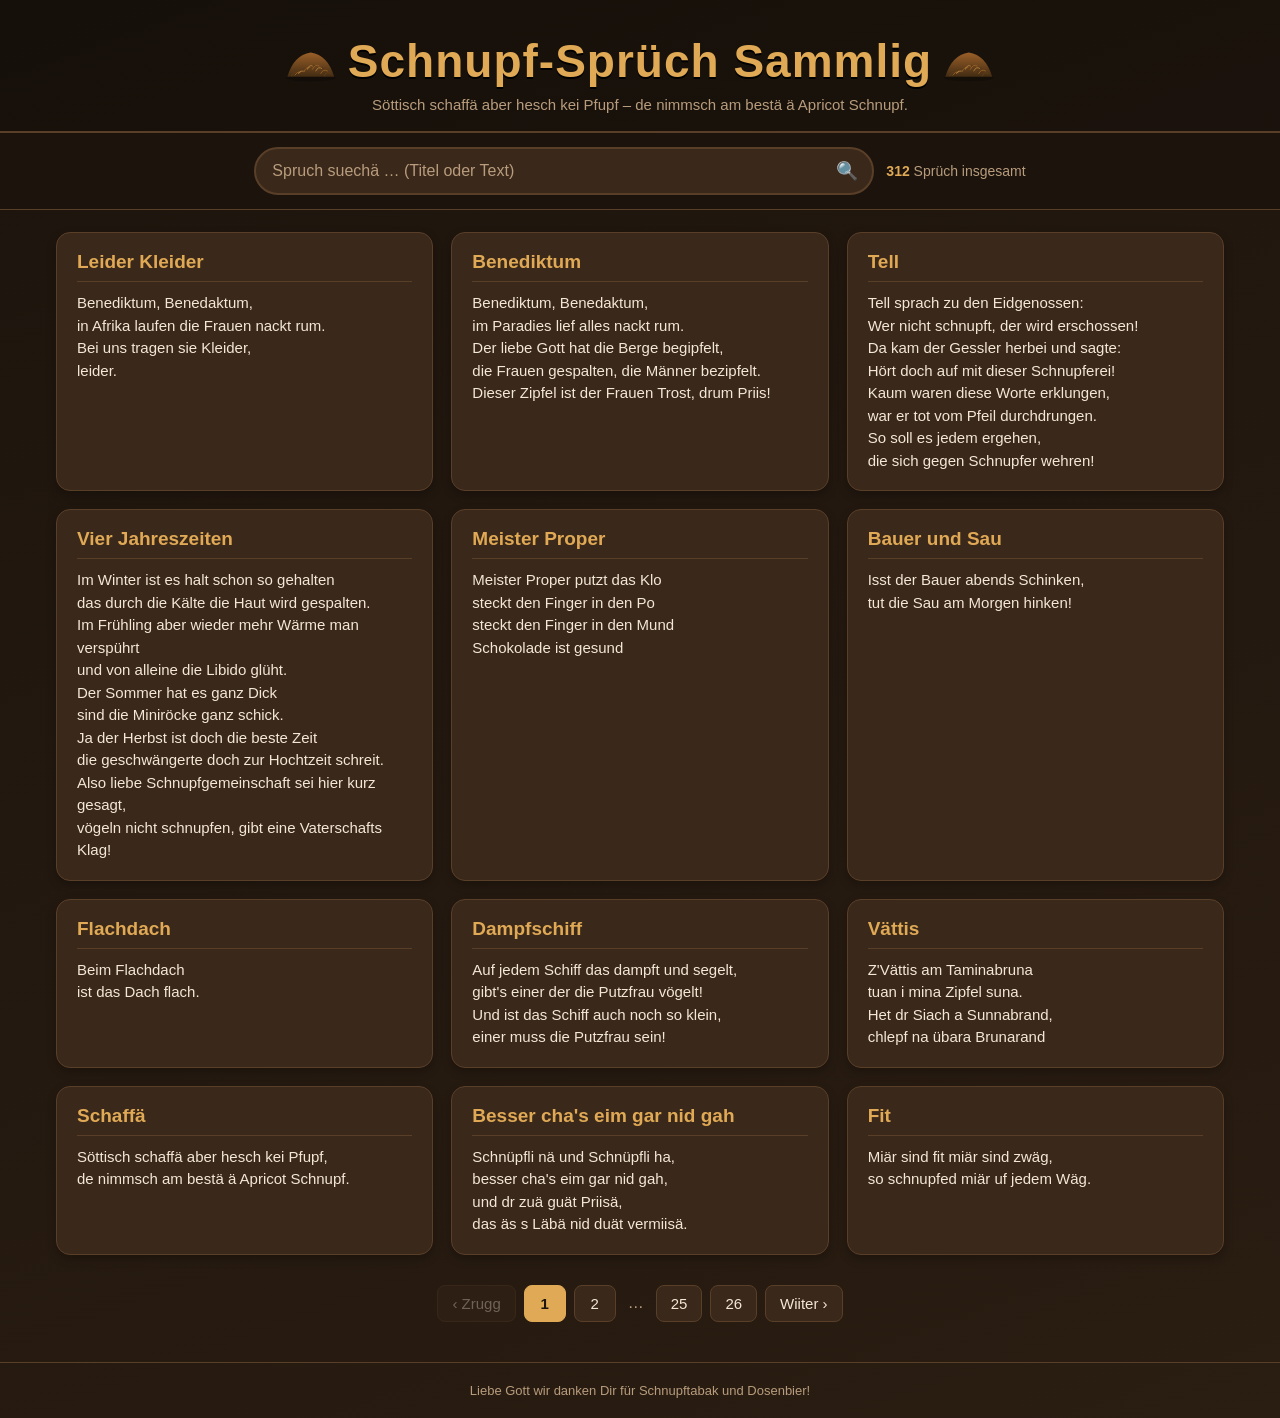
==== index.html @ 98714ff2 "Add files via upload" ====
<!DOCTYPE html>
<html lang="de-CH">
<head>
<meta charset="UTF-8">
<meta name="viewport" content="width=device-width, initial-scale=1.0">
<title>Schnupf-Sprüch Sammlig</title>
<style>
  :root{
    --bg:#1c140d;
    --bg2:#2a1d12;
    --card:#3a281a;
    --card-hover:#48321f;
    --accent:#e0a955;
    --accent2:#c97b2c;
    --text:#f3e7d6;
    --muted:#b89c7d;
    --border:#5a3f28;
  }
  *{box-sizing:border-box;}
  body{
    margin:0;
    font-family:"Segoe UI",Roboto,Helvetica,Arial,sans-serif;
    background:linear-gradient(160deg,var(--bg),var(--bg2));
    color:var(--text);
    min-height:100vh;
  }
  header{
    text-align:center;
    padding:34px 16px 18px;
    border-bottom:2px solid var(--border);
    background:rgba(0,0,0,.2);
  }
  header h1{
    margin:0;
    font-size:clamp(28px,5vw,46px);
    letter-spacing:1px;
    color:var(--accent);
    text-shadow:0 2px 0 #000;
  }
  .title-icon{
    height:0.8em;
    width:auto;
    vertical-align:-0.1em;
    margin:0 10px;
  }
  header p{
    margin:8px 0 0;
    color:var(--muted);
    font-size:15px;
  }
  .toolbar{
    position:sticky;
    top:0;
    z-index:10;
    background:rgba(28,20,13,.96);
    backdrop-filter:blur(4px);
    border-bottom:1px solid var(--border);
    padding:14px 16px;
    display:flex;
    flex-wrap:wrap;
    gap:12px;
    align-items:center;
    justify-content:center;
  }
  .search-wrap{
    position:relative;
    flex:1 1 420px;
    max-width:620px;
  }
  #search{
    width:100%;
    padding:13px 44px 13px 16px;
    font-size:16px;
    border-radius:30px;
    border:2px solid var(--border);
    background:var(--card);
    color:var(--text);
    outline:none;
    transition:border-color .15s;
  }
  #search:focus{border-color:var(--accent);}
  #search::placeholder{color:var(--muted);}
  .search-wrap .icon{
    position:absolute;
    right:16px;top:50%;
    transform:translateY(-50%);
    color:var(--muted);
    pointer-events:none;
    font-size:18px;
  }
  #clear{
    position:absolute;
    right:14px;top:50%;
    transform:translateY(-50%);
    background:none;border:none;
    color:var(--muted);
    font-size:20px;cursor:pointer;
    display:none;
    line-height:1;
  }
  .count{
    color:var(--muted);
    font-size:14px;
    white-space:nowrap;
  }
  .count b{color:var(--accent);}
  main{
    max-width:1200px;
    margin:0 auto;
    padding:22px 16px 40px;
  }
  .grid{
    display:grid;
    grid-template-columns:repeat(auto-fill,minmax(300px,1fr));
    gap:18px;
  }
  .card{
    background:var(--card);
    border:1px solid var(--border);
    border-radius:14px;
    padding:18px 20px;
    box-shadow:0 4px 10px rgba(0,0,0,.25);
    transition:transform .12s,background .12s,box-shadow .12s;
    display:flex;
    flex-direction:column;
  }
  .card:hover{
    transform:translateY(-3px);
    background:var(--card-hover);
    box-shadow:0 8px 18px rgba(0,0,0,.35);
  }
  .card h2{
    margin:0 0 10px;
    font-size:19px;
    color:var(--accent);
    border-bottom:1px solid var(--border);
    padding-bottom:8px;
  }
  .card .verse{
    white-space:pre-line;
    line-height:1.5;
    font-size:15px;
    color:var(--text);
  }
  mark{
    background:var(--accent);
    color:#1c140d;
    border-radius:3px;
    padding:0 2px;
  }
  .empty{
    text-align:center;
    color:var(--muted);
    padding:60px 16px;
    font-size:18px;
  }
  .pager{
    display:flex;
    justify-content:center;
    align-items:center;
    gap:8px;
    flex-wrap:wrap;
    margin-top:30px;
  }
  .pager button{
    background:var(--card);
    border:1px solid var(--border);
    color:var(--text);
    padding:9px 14px;
    border-radius:8px;
    cursor:pointer;
    font-size:15px;
    min-width:42px;
    transition:background .12s,border-color .12s;
  }
  .pager button:hover:not(:disabled){border-color:var(--accent);}
  .pager button.active{
    background:var(--accent);
    color:#1c140d;
    border-color:var(--accent);
    font-weight:700;
  }
  .pager button:disabled{opacity:.35;cursor:not-allowed;}
  .pager .dots{color:var(--muted);padding:0 4px;}
  footer{
    text-align:center;
    color:var(--muted);
    font-size:13px;
    padding:20px;
    border-top:1px solid var(--border);
  }
</style>
</head>
<body>
<header>
  <h1><svg class="title-icon" viewBox="0 0 64 44" aria-hidden="true"><defs><linearGradient id="sg1" x1="0" y1="0" x2="0" y2="1"><stop offset="0" stop-color="#9a5f28"/><stop offset="1" stop-color="#432c13"/></linearGradient><clipPath id="sc1"><path d="M4 38 C9 21 18 11 32 9 C46 11 55 21 60 38 Z"/></clipPath></defs><ellipse cx="32" cy="39.5" rx="30" ry="4" fill="#000" opacity="0.22"/><path d="M4 38 C9 21 18 11 32 9 C46 11 55 21 60 38 Z" fill="url(#sg1)"/><g clip-path="url(#sc1)" fill="none" stroke-linecap="round"><g stroke="#5c3b1b" stroke-width="1.5" opacity="0.85"><path d="M9 37 q4 -6 8 -4"/><path d="M19 34 q3 -7 8 -5"/><path d="M30 31 q2 -9 7 -6"/><path d="M40 33 q4 -8 9 -4"/><path d="M48 37 q3 -6 7 -3"/></g><g stroke="#9c6529" stroke-width="1.1" opacity="0.9"><path d="M13 36 q3 -5 7 -4"/><path d="M24 32 q2 -6 7 -5"/><path d="M34 29 q3 -7 8 -4"/><path d="M44 34 q3 -6 8 -3"/></g><g stroke="#e0a955" stroke-width="0.8" opacity="0.85"><path d="M17 34 q3 -4 6 -3"/><path d="M28 29 q2 -6 6 -4"/><path d="M38 31 q3 -6 7 -3"/></g></g></svg>Schnupf-Sprüch Sammlig<svg class="title-icon" viewBox="0 0 64 44" aria-hidden="true"><defs><linearGradient id="sg2" x1="0" y1="0" x2="0" y2="1"><stop offset="0" stop-color="#9a5f28"/><stop offset="1" stop-color="#432c13"/></linearGradient><clipPath id="sc2"><path d="M4 38 C9 21 18 11 32 9 C46 11 55 21 60 38 Z"/></clipPath></defs><ellipse cx="32" cy="39.5" rx="30" ry="4" fill="#000" opacity="0.22"/><path d="M4 38 C9 21 18 11 32 9 C46 11 55 21 60 38 Z" fill="url(#sg2)"/><g clip-path="url(#sc2)" fill="none" stroke-linecap="round"><g stroke="#5c3b1b" stroke-width="1.5" opacity="0.85"><path d="M9 37 q4 -6 8 -4"/><path d="M19 34 q3 -7 8 -5"/><path d="M30 31 q2 -9 7 -6"/><path d="M40 33 q4 -8 9 -4"/><path d="M48 37 q3 -6 7 -3"/></g><g stroke="#9c6529" stroke-width="1.1" opacity="0.9"><path d="M13 36 q3 -5 7 -4"/><path d="M24 32 q2 -6 7 -5"/><path d="M34 29 q3 -7 8 -4"/><path d="M44 34 q3 -6 8 -3"/></g><g stroke="#e0a955" stroke-width="0.8" opacity="0.85"><path d="M17 34 q3 -4 6 -3"/><path d="M28 29 q2 -6 6 -4"/><path d="M38 31 q3 -6 7 -3"/></g></g></svg></h1>
  <p>Söttisch schaffä aber hesch kei Pfupf – de nimmsch am bestä ä Apricot Schnupf.</p>
</header>

<div class="toolbar">
  <div class="search-wrap">
    <input id="search" type="text" placeholder="Spruch suechä … (Titel oder Text)" autocomplete="off">
    <span class="icon">🔍</span>
    <button id="clear" title="Löschen">✕</button>
  </div>
  <div class="count" id="count"></div>
</div>

<main>
  <div class="grid" id="grid"></div>
  <div class="pager" id="pager"></div>
</main>

<footer>Liebe Gott wir danken Dir für Schnupftabak und Dosenbier!</footer>

<script>
const PER_PAGE = 12;

const sprueche = [
  {t:`Leider Kleider`, v:`Benediktum, Benedaktum,
in Afrika laufen die Frauen nackt rum.
Bei uns tragen sie Kleider,
leider.`},
  {t:`Benediktum`, v:`Benediktum, Benedaktum,
im Paradies lief alles nackt rum.
Der liebe Gott hat die Berge begipfelt,
die Frauen gespalten, die Männer bezipfelt.
Dieser Zipfel ist der Frauen Trost, drum Priis!`},
  {t:`Tell`, v:`Tell sprach zu den Eidgenossen:
Wer nicht schnupft, der wird erschossen!
Da kam der Gessler herbei und sagte:
Hört doch auf mit dieser Schnupferei!
Kaum waren diese Worte erklungen,
war er tot vom Pfeil durchdrungen.
So soll es jedem ergehen,
die sich gegen Schnupfer wehren!`},
  {t:`Vier Jahreszeiten`, v:`Im Winter ist es halt schon so gehalten
das durch die Kälte die Haut wird gespalten.
Im Frühling aber wieder mehr Wärme man verspührt
und von alleine die Libido glüht.
Der Sommer hat es ganz Dick
sind die Miniröcke ganz schick.
Ja der Herbst ist doch die beste Zeit
die geschwängerte doch zur Hochtzeit schreit.
Also liebe Schnupfgemeinschaft sei hier kurz gesagt,
vögeln nicht schnupfen, gibt eine Vaterschafts Klag!`},
  {t:`Meister Proper`, v:`Meister Proper putzt das Klo
steckt den Finger in den Po
steckt den Finger in den Mund
Schokolade ist gesund`},
  {t:`Bauer und Sau`, v:`Isst der Bauer abends Schinken,
tut die Sau am Morgen hinken!`},
  {t:`Flachdach`, v:`Beim Flachdach
ist das Dach flach.`},
  {t:`Dampfschiff`, v:`Auf jedem Schiff das dampft und segelt,
gibt's einer der die Putzfrau vögelt!
Und ist das Schiff auch noch so klein,
einer muss die Putzfrau sein!`},
  {t:`Vättis`, v:`Z'Vättis am Taminabruna
tuan i mina Zipfel suna.
Het dr Siach a Sunnabrand,
chlepf na übara Brunarand`},
  {t:`Schaffä`, v:`Söttisch schaffä aber hesch kei Pfupf,
de nimmsch am bestä ä Apricot Schnupf.`},
  {t:`Besser cha's eim gar nid gah`, v:`Schnüpfli nä und Schnüpfli ha,
besser cha's eim gar nid gah,
und dr zuä guät Priisä,
das äs s Läbä nid duät vermiisä.`},
  {t:`Fit`, v:`Miär sind fit miär sind zwäg,
so schnupfed miär uf jedem Wäg.`},
  {t:`Slow down`, v:`Slow down
take it easy!
Nim äs Priisi.`},
  {t:`Sucht`, v:`Schnupfe isch keh Droge
darum chaufemer grad e Dose.`},
  {t:`Weihnachtsspruch`, v:`Den Weisen aus dem Morgenland
war der Schnupf nicht unbekannt.
Der vierte Weise sag ich dir
schupfte wie ein Rüsseltier.
So nahm er einen grossen Sack
und füllte ihn mit Schnupftabak.
Den schenkte er dem Gottessohne
und hoffte das ihm's wohl bekomme.
Dieser strahlte über beide Backen
und schenkte ihm sein erstes Lachen.
Drum wollen wir nun kräftig schnupfen
und zwei grosse Häuflein lupfen!`},
  {t:`Jesus sprach`, v:`Jesus sprach zu Gott, Du bist alt
da wurde es entsetzlich kalt.
7 Jahre dunkelgrau
keine einzige schöne Frau.
Nur wir Schweizer habns begfriffen
haben auf alles drauf geschissen.
Bei uns wurde es ganz schön warm
es verbreitete sich sehr viel Charme.
Wir haben nämlich Eier im Sack
das isch d'Wörkig vom Schnupftabak!`},
  {t:`Lehrer und Schüler`, v:`Ist das Wetter nicht so schön,
hat der Streber trotzdem Föhn.
Denn er steckt mit seinem Grind,
tief im Arsch der Lehrerin.`},
  {t:`Mofa`, v:`Mofa fahrä da isch s'Bescht,
und dä Schnupf git üs dä Rescht.`},
  {t:`Kamel`, v:`Sprach der Elefant zum Kamel,
warum hast du 2 Tittä über der Seel?
Sprach das Kamel zum Bösewicht,
sagt der mit dem Schwanz im Gesicht.`},
  {t:`Schnupf du holder Saft...`, v:`Schnupf du holder Saft,
gib uns Power gib uns Kraft.
Wir schnupfen dich du haust uns nieder,
wir stehen auf und schnupfen wieder.`},
  {t:`Bier`, v:`Als ich dich zum ersten Mal sah,
als ich dich zum ersten Mal fühlte.
Als sich unsere Lippen zusammenführten,
als ich deinen Saft ihn mir spürte.
Ach wie sehne ich mich nach dir...
Du geliebte Flasche Bier!`},
  {t:`Liebe Gott`, v:`Liebe Gott wir danken Dir
für Schnupftabak und Dosenbier!`},
  {t:`Vibrator`, v:`Der Vibrator ist ein Apparat,
der der Frau den Mann erspart...
Stellt man ihn auf Stufe vier,
fickt er los wie ein Stier.
Stellt man ihn auf Stufe zwanzig,
wird sogar die Milch in der Brust ranzig!`},
  {t:`Schöne Frauen`, v:`Was den schönen Frauen gefällt,
ist ein Mann mit schön viel Geld.
Ich hab kein Geld ich armer Sack,
deshalb bleibt mir nur der Schnupftabak!`},
  {t:`Der Frühling`, v:`Der Frühling naht mit Brausen,
die Frauen werden Stolz.
Ich merks an meinem,
denn der ist hart wie Holz.`},
  {t:`Schlüsselbund`, v:`Wenn man bedenkt, wie er so hängt,
so locker und lose, in meiner Hose,
und wenn man ihn rauszieht, wie er dann aussieht,
so dick und rund - mein Schlüsselbund.`},
  {t:`Frühling`, v:`Frühling ist's die Zeit zu träumen,
die Vögel husten von den Bäumen,
die Maise kotzt ihr Nestchen voll,
ein Nest an der Autobahn ist nicht so toll.`},
  {t:`Zipfelchappe`, v:`Hüt en Rappe,
morn en Rappe,
git ä schöni Zipfelchappe!`},
  {t:`Gebet - mal richtig`, v:`Wir leben nicht vom Bier allein,
es muss auch dein Schnupf bei uns sein.
Wir danken dir das du uns liebst,
und uns dies beides täglich gibst.`},
  {t:`heisser Tag`, v:`Ein heisser Tag, sie zieht sich aus,
sie legt sich hin, er holt Ihn raus.
Spritzt ihr ins Gesicht und auf den Bauch,
ach herrlich so ein Gartenschlauch!`},
  {t:`Sack- Schnupftabak`, v:`Lieber numme eis Ei im Sack,
däfür ä Priise Schnupftabak.`},
  {t:`Der Winter`, v:`Draussen liegt noch etwas Schnee,
zuwenig gefroren ist der See,
dass man könnte Schlittschuh laufen,
drum muss man Schnupfen und auch saufen.`},
  {t:`Gerade`, v:`Gerade als er gerade war
knickte er, was schade war.`},
  {t:`Priester`, v:`Fällt der Blick ins Glas mal etwas tiefer,
geh nicht gleich zum nächsten Priester,
und beicht ihm alle deine Fehler,
nimm zuerst das Döschen und mach es leerer!`},
  {t:`Vor dem Essen`, v:`Steht das Essen auf dem Tisch,
und in deinem Arsche drückt ein Schiss,
dann scheiss nicht in die nächste Vase,
sondern zieh den Schnupf dir in die Nase!`},
  {t:`Einerlei`, v:`Rede nicht zu lang um den heissen Brei,
ist sowieso alles einerlei.
Schnupfspruch hin, Schnupfspruch her,
komm und schnupf noch einen mehr!`},
  {t:`Elefant`, v:`Ein Elefant poppt sich durch die Welt,
weil ihm das poppen so gefällt,
am liebsten poppt er kleine Spatzen,
weil die beim Höhepunkt so herrlich platzen.`},
  {t:`Sunnebrand`, v:`Sunne, Meer und Strand
mir schnupfed jetz uf euse Sunnebrand!`},
  {t:`Eine Weisheit`, v:`Trinke viel und spiel dazu
so hat man vor Weibern ruh.
Holst dann das Döschen auch hervor
so steigt man mit Freud empor.`},
  {t:`Ramseier Apfelsaft`, v:`Willst du scheissen ohne Kraft,
dann trinke Ramseier Apfelsaft. Priiis`},
  {t:`Alti Eiche`, v:`Hinderem Huus, vorem Huus stoht e alti Eiche!
D'Muetter hät scho immer gseit,
det dörf mer anne seiche!`},
  {t:`Drei Zwerge`, v:`Doben auf dem Berge,
da standen einst drei Zwerge.
Der eine rauchte Gras,
der andere XTC frass.
Und wie's im Leben halt so geht,
haben's beide nicht lange überlebt.
Nur der eine hat's erkannt
und sich dem Schnupfen zugewandt.
Er schnupfte jeden Tag, weil er dies so mag.
Er lebte glücklich und gesund,
denn dies ist auch des Schnupfes Grund!`},
  {t:`Neubau`, v:`Wenn dr Sanitär is Röhrli pisst
und dr Stromer Schiessdräck misst.
Wenn dr Moler dWand versaut
und dr Murer aus schiäf baut,
de gahts am Architekt ganz mies.`},
  {t:`Zürichsee`, v:`Schwimmt ein Hund im Zürichsee
hält er sein Schwänzchen in die Höh.
Wenn ich euch Mädchen in die Augen seh
geht es mir wie dem Hund im Zürichsee.`},
  {t:`Bauer`, v:`Klebt der Bauer an der Mauer,
war der Stier ein bisschen sauer!`},
  {t:`Teigwaren`, v:`Warum heissen Teigwaren Teigwaren,
weil sie früher Teig waren.`},
  {t:`Egal`, v:`Egal ob Sunnä oder Rägä
mit Schnupftabak wird dr Tag zum sägä.`},
  {t:`Alkohol ist gesund`, v:`Nach 30 Jahren stirbt ein Pferd,
das niemals hat ein Bier geleert!
Mit 20 sterben Schaf und Ziegen,
die niemals Schnapst zu trinken kriegen.
Die Kuh trinkt Wasser nie mit Rum,
nach 15 Jahren fällt sie einfach um.
Die Katze schleckt nur Milch allein,
sie geht nach13 Jahren ein.
Das Huhn legt Eier für Likör,
6 Jahre lang, dann lebts nicht mehr.
Der Mensch trinkt Schnaps trotz kranker Galle
und überlebt die Viecher alle.
Damit ist der Beweis erstellt,
dass Alkohol gesund erhält.
Drum lasst uns öfters einen heben,
damit wir alle länger leben.`},
  {t:`Danke Columbus`, v:`Wir danken unserm Columbianer,
der uns brachte den Schnupf von den Indianer.
Er brachte ihn uebers Meer,
doch jetzt lebt er nicht mehr.
Ihm zu Ehren werden wir weiter schnupfen
und uns freudig vermehren.`},
  {t:`Posaune`, v:`Posaune unser die du bist an der Fasnacht,
Dein Sound komme,
Deine Power geschehe
wie auf der Bühne so auch in der Kneipe.
Unseren täglichen Lutz gib uns heute,
und vergib uns unsere Aussetzer,
denn auch wir vergeben unserem Tambi.
Führe uns in Versuchung und erlöse uns
von unseren Kritikern...
Denn Dein ist die Luft, der Klang, die Musik
und die Power.`},
  {t:`Sunna`, v:`Wenn Sunna zoberscht am Himmel stoht
und langsam untergoht.
Kindli scho im Bettli sind,
den nemen miar nomol as Schnüpfli
well das isch z'beschta Bettmümpfli.`},
  {t:`Hochwasser`, v:`Siehst du im Estrich die Frösche leichen,
ist dies gewiss ein Hochwasserzeichen.`},
  {t:`BigMag`, v:`Ob Hond,Chatz oder Muus
Mc Donalds macht de BigMag druus!`},
  {t:`Oh Herrjesus Christ`, v:`Oh Herrjesus Christ.
Im obere Gädeli hets kei Mischt.
Im undere hets kei Gülla.
I glaub miar müand go nochafülla.`},
  {t:`Längwilig`, v:`Isches ruhig im ganzä Land,
de nim ä mal dr Schnupf zur Hand.
Mach z Dösli uf ir freie Luft
und schmöck dä himmlisch, liecht Duft.
Nim ä Prisä us dr Dose,
u lane idr Nase chrose.`},
  {t:`Frühlingsszeit`, v:`Wenn der Alpenfirn sich röted
und der Geissenpeter Geissen flöted,
wenn der Opa auf dem Heidi liegt
und Frau Holle ihre Tage kriegt,
wenn Hänsel nur nach Schwänzen schreit
dann ist Frühlingszeit.`},
  {t:`Lagerfeuer`, v:`Wir sitzen hier am lagerfeuer
und schnupfen wie die ungeheuer,
ob schon morgen wird das stört uns nicht,
denn das feuer gibt uns licht.
Doch almälich sind die dosen leer,
das kann nicht sein, dass ist nicht fair.
beim migros gehen wir noch vorbei,
da gibt es schnupf und allerlei.
was nicht gerecht, das ist auch fies,
scheissegal, wir sagen Priis.`},
  {t:`So wunderschön`, v:`Du liegst auf meinem Handrücken
das tut mein Herz Entzücken.
Dein wunderschöner Duft
schwebt süsslich durch die Luft.
Ihr wisst alle was wir meinen
Deshalb nehmen wir noch einen!`},
  {t:`verbrannte Kletter-Wädli`, v:`Heute sind wir hoch geklettert,
haben über die anderen gewettert!
Habe den Sonnenbrand zu spät erkannt,
daher hat es mir die Häärchen an der Wade
abgebrannt!
Doch dieser Schnupf kann sehr gut lindern
mit einem Bier zusammen den Schmerz zu verhindern.`},
  {t:`schlimme Zaichen`, v:`graue Haare
blaue Augen
langsame Saichen,
dass sint schlimme Zaichen.`},
  {t:`in der nacht`, v:`in der Nacht in der Nacht
wenn der Busenhalter kracht
wenn der Schwanz explodiert
werden kleine Kinder produziert.`},
  {t:`Nilpferd`, v:`Wenn ein Nilpferd hämisch grinst
und alles plötzlich nach luft ringt
entwich dem Nilpferd stinkend Gas
weil es zuviel Bohnen frass
Und damit wie keinen Gestank erleiden
soll Schnupf geschwind in unsere Nase steigen.`},
  {t:`Die Haustürglocke`, v:`Die Haustürglocke an der Wand
ein Mädchenbusen in der Hand
Das sind 2 Dinge sehr verwandt
denn wenn man beides zart berührt
man oben ganz schnell deutlich spürt
das unten einer steht und um Einlass fleht!`},
  {t:`Weihnachten`, v:`Baum verbrannt,
Geschenk vergessen,
die Gans ist auch schon aufgefressen.
Und auf dem Tisch nur eine kleine Bise,
na dann eine schöne Priise!`},
  {t:`Kräht der Güggel`, v:`Kräht der Güggel auf dem Huhn,
hat das mit Wetter nichts zutun!`},
  {t:`Bucheli`, v:`Wenn man den Bucheli im Garten findet,
hat es ihn wohl vom Dach aben gewindet`},
  {t:`rauchen`, v:`Der kluge Schnupfer weiss,
das Rauchen ist ein Scheiss!`},
  {t:`Z'beschta Biar`, v:`Z'beschta Biar
trinkat miar.
Im Calandaland
drum zämaheba üsari Hand.
Schnupfend uf dia alta Wieber
voglend dia junga, das isch gschieder.`},
  {t:`Proscht`, v:`Was früher meine Leber war,
ist heute eine Minibar.`},
  {t:`Wiedermol`, v:`Eifach wieder mol eis go schnupfe,
s'gmüetliche Bier as muul lupfe.
Uf d'Lüüt rundume de gfüllt Handrugge hebe,
sich de Moment nid vermiese loh und eifach lebe.
Ich bin en Schnupfer und keis Frack,
gah min Wäg mit de Priise im Sack.`},
  {t:`Servela`, v:`Ob Hund, Katz oder Muis
miär machid ä Servala druis!`},
  {t:`For Powermädels only`, v:`Shoppen, schminken, Kaffee trinken
Schnell dem neuen Lover winken
Rumficken,Geld verprasseln
Männern an die Schwänze fassen
Mädels,das ists wahre Leben
Darauf lasst uns einen heben.`},
  {t:`Strassenbauer`, v:`Hast du Power lernst du Maurer,
hast du Grips und Power
lernst du Strassenbauer.`},
  {t:`Magnet unser`, v:`Mein Magnet der du bist im Dösschen,
geheiligt werde deine Mischung.
Dein Menthol beweist dein dasein.
dein Stärke geschehe,
den du steigst durch die Nase ins Gehirn,
von Hand wie auch mit Röhrchen.
führe uns nicht in Versuchung
eines anderen Tabak,
sondern erlöse uns von all den Fusel.
Vergib uns wenn wir Niessen,
so möge du uns gepriisen.`},
  {t:`Zue`, v:`Liäber zueständig,
als ständig zue.`},
  {t:`Hinter dünnen Schulhausmauern`, v:`Hinter dünnen Schulhausmauern
schnupfen die Schüler wie die Bauern,
nur der Rektor in seinem Zimmer
probiert es mit seinem Finger.
Er schmollte und er grollte
weil das weisses Gold nicht in seine Nase wollte.`},
  {t:`Finger am Sack`, v:`Wenn dir Finger wachsen an deinem Sack,
so liegt der Grund bei billigem Schnupftabak.
Drum sollst du dich nicht den Pöschel kaufen,
mit MC Chrystal's wirds dir besser laufen.`},
  {t:`Lenk`, v:`Schon Gott sprach im Tippi an der Lenk,
jede nackte Frau ist doch ein Gschenk!`},
  {t:`Muhhhh`, v:`Eine Kuh hat vier Beine,
hat sie mal keine fällt sie um.`},
  {t:`Weihnachten`, v:`wienacht isch bald,
es wiänächtelet im wald,
du gsehsch es härzigs rehli,
es versuuft gad imene seeli.`},
  {t:`Hund und Katze`, v:`Der Hund zu der Katze
machs mir mit der Tatze
da sagt die Katze zum Hund
nein lieber mit dem Mund.`},
  {t:`Ernst`, v:`Liäber nid ernst gno wärdä
als vom Ernst gno wärdä.`},
  {t:`Nei ke Schnupftabak meh!`, v:`Wemmer ken Schnupftabak meh händ,
denn klatschemer ganz eifach it Händ.
De Gott git euis scho es Dösschen,
und schnupfen es mit Röhrchen.
Das tuet ganz guet
und macht mer Muet.`},
  {t:`De Päuli`, v:`Es git e chliises Säuli,
mit Name heisst es Päuli.
Das suecht so fescht sis Mami,
doch das isch scho Salami.`},
  {t:`Romontsch, romontsch`, v:`Romontsch, romontsch tiu vegl lungatg,
tila si il schnupf da tutta fatg.
lai tiu tschurvi intec barschar,
e cala mai da tubaccar!`},
  {t:`Frauefütz`, v:`rinkel rankel runkel
frauefütz sind dunkel
wiä chas au andersch sii
es schiint jo wohl kei sunnä drii.`},
  {t:`Die Alpen`, v:`Auf den Alpenhöhen
da weht der Föhn
da ist das Schnupfen wunderschön
Drum schnupf mer jetzt ganz gschind
weil des Pris sonscht wekbloset wird vom Wind.`},
  {t:`Hinderem Huus`, v:`HInderem Huus im Schatte,
da vöglet e Muus e Ratte.
Und vorem Huus i de Sunne,
da Wixxt de Buur i Brunne.`},
  {t:`Sonne im Herzen`, v:`Hab Sonne im Herzen und Zwiebeln im Bauch
dann kannst du gut furzen und stinken tut's auch.`},
  {t:`Gruess os em toggeburg`, v:`Hoptsach dä Hond isch rond
ond Katz isch gsond
ond dä Chääs isch rässs...!`},
  {t:`Wasser und Wein`, v:`Wasser macht weise, lustig der Wein.
Darum trinken wir beides, um beides zu sein!`},
  {t:`Sekretärin`, v:`Früher war es so geregelt, dass der Chef die
Sekretärin fögelt-
Heute ist alles so verzwickt, dass sogar der
Stift sie fikt!`},
  {t:`Äntlibuecher`, v:`Mir Äntlibuecher sind die Beschtä,
im suufä, schnupfä und feschtä!`},
  {t:`Der Wind`, v:`Chum i säges gschwind,
suscht nimmt en de Wind.`},
  {t:`Fis!`, v:`Wer Andern eine Bratwurst brät,
braucht ein Bratwurstbratgerät.
Wer Andern eine eine Grube gräbt,
esch es Ar...!`},
  {t:`Ä Bur`, v:`Ä Bur oni aebi
isch wine bueb oni schnäbi`},
  {t:`Sayser Skiferiengruppe aus Baar`, v:`lieber ufem chalte Bode hocke,
statt mit chalte Hode bocke!`},
  {t:`Flaschenbier`, v:`wenn meine finger zärtlich deinen hals berühren
und wenn meine lippen deine feuchte öffnung
spühren
weiss isch du gehörst ganz mir mein geliebtes

           Flaschenbier!`},
  {t:`Rappi`, v:`Suuffä, schnupfä rund um d Uhr,
das isch d Laker's Fan-Kultur,
drum bliibed mir üsem Motto treu,
fuul, spitz und arbeitsscheu!`},
  {t:`Moses`, v:`Gott sprach zu Moses ,
steig ab em Velo und stoss es`},
  {t:`Isidor der Schuft`, v:`Der König schritt von Wand zu Wand in seinem
schönen Abendgewand.
Isolde du bist ja ganz errötet, hat dich einer
durchgeflötet?
Ja es war isidor der Schuft, er hat mich einfach
durchgepufft.
Mit einem Offenrohr 10 meter lang und 5 Meter
dick, so hat er mich gefickt.
Isidor betritt den Saal.
Isidor du Schuft hast meine Tochter durchgepuft.
O Herr so lasse Gnade wallten.
Nein ich will dir deine Eier spallten.
Ein kleiner Schnitt, ein greller Schrei und auf
dem Boden rollt ein halbes Ei.
Und die Moral von der Geschicht, halbe Eier
rollen nicht.`},
  {t:`Ehre`, v:`wo saufen eine Ehre ist,
kann kotzen keine schande sein!`},
  {t:`Blutbahn`, v:`Haschte schnupf in der Blutbahn
kanschte ficken, wie ein Truthahn.`},
  {t:`Sex`, v:`In  der  Nacht  in der  Nacht,
wenn  der  Busenhalter  kracht.
Wenn  der  Schwanz  explodiert
so  werden  kleine  Kinder  produziert.`},
  {t:`Arbeitstag`, v:`Und wieder ist ein Tag vorrbracht,
und wieder nichts wie Mist gebracht,
doch nun schläft wohl ihr sorgen,
leckt mich am Arsch, bis morgen.
Und am Morgen mit dem selben Fleiss,
gehts zurück an den selben Scheiss.`},
  {t:`usem glarnerland fu de bergä obe`, v:`Alkohol und sonnenschein,
bumsen und besoffen sein,
wir bleiben unserem Motto treu,
geil, pervers und arbeitsscheu!`},
  {t:`Pris`, v:`Lieber über Nacht versumpfen,
als im Sumpf übernachten.`},
  {t:`Schnupf in der Nacht`, v:`Kanst du in der Nacht nicht Schnupfen, so nimm
eine Frau und versuch sie zu pfupfen.`},
  {t:`De Schnopf ond d Shisha`, v:`Schnopfe esch voll fein,
drom mach i mer grad e 20cm line,
aber zersch no en Wasserpfife,
denn chan ich guet snife,
be dene sache gots mer ned miis,
drom`},
  {t:`Liebster freund`, v:`Der Schnupf ist unser liebster Freund! Er haut
uns nieder, wir stehen auf und schnupfen wieder!`},
  {t:`Schnupfverband Guggisberg`, v:`Jetzt noch klein,
einmal gross,
SVG isch üse troscht!`},
  {t:`Bellender Hund`, v:`Das Laub fällt von den Böimen
ein Hund bellt nöimen
dann fängt er auch noch an zu knurren
gehen wir halt anderswo durren.`},
  {t:`Es ist verboten`, v:`Es ist verboten toten Kojoten die Hoden zu verknoten,
denn met chnödli im hödli gots besser`},
  {t:`schnupfschpruch vo dä ägypte...`, v:`hinter dicken pyramidenmauern
vögeln die pharaonen wie die bauern
nur kleopatra in ihrer kammer
arbeitet selber mit dem hammer
und sie fluchte und sie grollte
weil es ihr nicht kommen wollte
da nahm sie die papyrusrollen
und schob sie sich zwischen ihre schollen
darin steht geschrieben du sollst deine götter lieben
damit meinen wir den schnupftabak
und nicht das blöde römerpack!`},
  {t:`Landsgmeind`, v:`Liebi Mitlandlüüt und Schnupfer
ä rächtä Schnupfer isch ä Pfupfer!
Er knallt alles was nur chunnt,
dänn er isch nuch lang nüd ufem Grund!
Er voglet bis d Eichlä schreit
und s z Voorhüütli ummäleit!
Und Futzä muäs rüüchä
erscht dänn isches einä vu üüsnä!
Und gsiisch ämal ä Goof mit glicher Nasä,
so weisch, er isch vu dim Wasä
Drum schüssemer üserä Saamästrahl nuch lang lang
zwüsched ä huufä Bei
und günd nuch lang nüd hei!`},
  {t:`Kuh und Schwein`, v:`Auf der Alp da steht ne Kuh
macht ihr Arschloch auf und zu.
Auf der Alp da steht ein Schwein
schaut der Kuh ins Arschloch rein.
Da sagt die Kuh, Du dummes Schwein
schau mir nicht ins Arschloch rein!
Da sagt das Schwein, Du dumme Kuh
mach doch dein Arschloch zu!
Und die Moral von der Geschicht
in fremde Löcher schaut man nicht!`},
  {t:`2 Mädchen`, v:`Es sassen eins zwei Mädchen auf einer Bank,
und riiiieeben sich den Kitzler blank.
Da sagt die rechten zu der Linken,
riiieech mal wie die Finger stinken.`},
  {t:`Überstorfer`, v:`Über überstorfer chame säge wasme wott,
o weders nid glubet mier si cheibe flott.
Wier kene usserdäm kiner schmärze,
wüu wier trage immer üses Wappe im härze.
A rota löi uf blau süubrigum hindergrund
Das isch üsa stouza bund.
Es git chum as vouch wo so loyau isch wi wier
wier si haut äbe liidi tier.
Mier si ufgwachse im schönst u beste
Nämlich mit sufe u feste.
wier hi aus wamu brucht u zwar tonewiis.`},
  {t:`Tripper`, v:`Nur wer die liebe kennt
weiss wie der Tripper brennt!`},
  {t:`Üsi rundi`, v:`I üsere Rundi gits nur ei Devise,
schnupfe,schnupfe bis zum chiise,
und wer das alles nöd mag schnupfe,
söll nöd wiiter Wiiber pfupfe!
Und wenn mer minütlich üses näsli fülled,
isch das s'Zeiche dass mer d'Devise erfüllet.`},
  {t:`Baum by Fabu`, v:`links ein baum,
rechts ein baum,
und in der mitte,
mann glaubt es kaum,
.auch ein baum !`},
  {t:`Das fötzchen`, v:`das fötzchen hat es gut
braucht kein mantel und kein hut
muss nicht häckel und nicht stricken
legt sich hin und lässt sich ficken`},
  {t:`Häbräer`, v:`Gott sprach zu den Häbräern,
Weg mit den Aebi Mähern ,
kauft lieber ein Rapid,
mitem chunder topplet so wit.`},

  {t:`Schnupferehre`, v:`Zäh wie Leder, hart wie Stein,
muss ein wahrer Schnupfer sein.
Ob in der Gruppe oder allein,
sei ein Mann und nimm auch 'ne Line`},
  {t:`Schwyzerörgeli`, v:`äs isch ä Sucht äs isch ä Drang
äs isch dä Schwyzerörgeliklang.`},
  {t:`Krinauer Kultur`, v:`Sufä isch gsond,
kifä m acht chrank,
i bi än Schnupfer,
Gott sei Dank!`},
  {t:`Lenker`, v:`Wir Lenker haben den besten Schnupf
und dazu am meisten Pfupf.
Wir können Frauen so verwöhnen
das diese noch nach 20 Stunden Stönen.`},
  {t:`D Hilf`, v:`Ist die Frau schon durchgevögelt
und die Pumpe auch gleich leer.
Fällt das Bett gleich auseinander,
ja da hilft ein Priislein sehr.`},
  {t:`Schweiz`, v:`En Schwiezerpass meussmer ha,
den ischmer geut drah.
Wer öppis anders seid
de deutmer leid,
den de het kei ahnig,
fu de Botanik.
Den i eusem schöne Schwitzerland
hemer zwar kei Meer und Sand,
defür Berge und Seehe.
Das meund di einde erst lehre.
Mir hend au nah cooli Uhre
und super geuti Bure.
Eusi Schoggi isch au ned schlecht,
mir machet halt alles recht.
Mir machet kei halbi sache,
wies alli ander machet.
Bie eus isch nüd miess.`},
  {t:`fuck`, v:`fuck is easy fuck is funny
many people fuck for money
if you tink fuck is funny
then fuck your self and
save your money!`},
  {t:`Romontschs`, v:`Stai si defenda il romontsch tiu vegl lungatg,
beiba bier tilla tubac schioc eis in buglia latg,
mo ussa dai adatg e va per tiu fatg,
per che tiu snupf vegni lu tratg,
sinaquei schein nus mo l'autobahn ei fatg,
ed ussa dai fetg bein adatg,
perquei che tuts fan in bien patratg.`},
  {t:`cäsar u hanibal`, v:`antonion sprach zu cäsar
erhebet öire gläsar
wir wollen di hände falten
den hanibal will über di alpen tschalpen
da schprach cäsar zu hanibal
du hascht doch einen knall
mach doch nicht soo einen miescht
warte bis der tunnel fertig ischt...`},
  {t:`Schnupfen und besoffen sein`, v:`Des kleinen Mannes Sonnenschein,
schnupfen und besoffen sein,
aufgewacht mit dumpfem Schädel
und im Bett ein fremdes Mädel,
Geld versoffen unterm Finger Nasendreck,
ohne Geld und Ohne Sorgen so beginnt ein Guter Morgen.`},
  {t:`Schitti`, v:`am schäli sis glied isch kli und wiis`},
  {t:`shiti`, v:`dr shiti isch kei riis druf schiis! drum priis

greez shitis titis`},
  {t:`Schneepflug`, v:`Gott sprach zu den Korinter,
Kauft bei Litscher einen Schneepflug für den Winter!`},
  {t:`Schnupf`, v:`De Schnupf isch min Pfupf,
es wird gschnupft bis mi Lupft.`},
  {t:`Björn und Martin`, v:`Beim Saufen die besten, ihre Körper begehrt,
Bereit zum festen, von Weibern verehrt.
Politisch gebildet, ein Schwanz wie ein Bein,
das können nur Martin und Björn sein.`},

  {t:`bruni nase von`, v:`bruni nase, rote gring
schnupfe isch nüt für chlini ching`},
  {t:`ri ra rubel`, v:`ri ra rubel
wer nid schnupft
isch an tubbel`},
  {t:`Girlpower`, v:`If you have the motivation
to multiply the population,
take aboy behind the door,
put him softly on the floor,
take away the dekoration
and begin the fabrication...`},
  {t:`Gott`, v:`Lieber Gott wir danken dir,
für schnupftabak und Dosenbier!`},
  {t:`In der Bibel`, v:`In der Bibel steht geschrieben
man soll seine feinde Lieben
und da meinen wir den Schnupftaback
und nicht das Gottverdammte Zigaretenpack.`},
  {t:`Uttwil`, v:`Do in Utwil isch es cool
und wer nöd schnupft isch schwul!`},
  {t:`Schturz`, v:`Hans flog durch di lüfte
landete auf seiner Hüfte...
spickte in den himmel
und landete zum glück nicht auf dem Pimmel`},
  {t:`Geburt`, v:`Einst als wir noch nicht Lebten,
hat der Jesus den Gott Gebeten,
Ich kann nicht Schnaufen, ich muss Sterben.
Dann begann Gott zu reden,
und lies die Erde Erbeben,
Der Schnupf war Geboren, gerade eben!`},
  {t:`Rock n'Roll`, v:`I love Rock n'Roll
Schnupftabak, Wyber ond Alkohol`},
  {t:`Dose lehr, neue Heer!`, v:`vom döschen hoch da komm ich her
und ich sage euch ''der schnupf ist bald leer''.
so gehet ins lädchen und kauft euch n'neuen
das wird euch dann sehr freuen...

... den ohne schnupf ist das leben nichts wert
drum holt euch doch was ihr begehrt Prrriiiiisss`},
  {t:`Schwääääään`, v:`Abends wars,
das Licht schien bleich
ich drehte Runden um den Teich.
Da flog ich hin o jeminee
Hab die Schwanenscheisse nicht gesehn
mitten auf den Weg geschissen
hat sie mich aus der Bahn gerissen.

Schwääään si miiies drum Priiiiis`},
  {t:`Schwitze`, v:`Lieber i de schwitz am seklä
als am Sekel schwitzä.`},
  {t:`Secteur du Prendre`, v:`Links ein Baum,
Rechts ein Baum,
in der Mitte,man glaubt es kaum
auch ein Baum`},
  {t:`!Blüemlisalp!`, v:`Wemä uf dr Blüemlisalp obä hocket,
u drzuä mitärä geilä Büürin bocket,
dürds Haar wet dr warm Föhn,
ds Läbä isch doch gopferteli schön,
u nach däm geilä Akt, äs chönti ja ned anders si
muäs ä Schnupftabak zoberscht itz Näsli drii!`},
  {t:`salomon`, v:`Salomon der Weise spricht,
Junge Frauen fickt man nicht,
man lässt sie spriessen und gedeihen
bis sie nach den Schwänzen schreien!`},
  {t:`Schnupfspruch`, v:`Ribbel, rabbel, rubbel,
wer ned schnopft esch en Tobel`},
  {t:`Gebet`, v:`O Herr im Himmel lass mich beten,
Ich möcht so gerne Titten kneten.
Ich möcht sie kneten und besamen.
O Herr im Himmel ich dank dir. Amen!`},
  {t:`Uf em Stoos ob Schwyz`, v:`Uf em Stoos ob Schwyz
isch es Paradies.
Im Summer gits det Edelwyss
und im Winter Schnee und Priis!`},
  {t:`Wer andern eine …`, v:`Wer andern eine Bratwurst brät,
der hat ein Bratwurstbratgerät.
Wer dem so will,
sagt dem auch ... Grill.`},
  {t:`Wer andern eine …`, v:`Wer andern eine Grube gräbt,
der hat ein Grubengrabgerät.
Wer dem so will,
sagt dem auch ... Menzi Muck.`},
  {t:`d Ariane`, v:`Mir kännid d Ariane
Sie isch süess wie Sahne
Sie isch chlii süess und putzig
Drum wirds jetzt schnupfig`},
  {t:`Dä Hond`, v:`Hoptsach dä Hond isch Gsond!`},
  {t:`A alli schriner`, v:`es maust die maus es bärt der bär
es lebe der geschlechtsverkehr
wer täglich 3mal onaniert
und eine jungfrau demoliert
wer später noch nach porno schreit
dem sei dieser priis geweiht!`},
  {t:`Für dFraue`, v:`schnii, schna, schnopf
dManne hend kei pfupf,
wie chönts au andersch sii
sii händ üs au ned emmer debi!`},
  {t:`Raufen saufen`, v:`Raufen, saufen, randalieren
Scheisse an die Wände schmieren,
Nutten ficken, Geld verprassen,
Mädchen an die Möse fassen,
Jungs das ist das wahre Leben,
darauf wollen wir zwei Häufchen heben.`},
  {t:`de Z wird Meister`, v:`de Z Meischter, de rescht het ke Pfupf,
uf das nememer grad en Schnupf`},
  {t:`Jesulein`, v:`Gott sprach zu Jesulein
Na ist der Weirauch fein?
Da sagt Jesu klein Nein!
ER fährt nicht richtig ein`},
  {t:`offizieller schnupf spruch vom scozwb`, v:`Mier sind vom scozwb und gönd etz in steigarte
denn möm mer no uf de basti warte
denn nimmt ers dösli füre
jede chunt es hüfli über
leider ischs züg nöd wiis
scheiss drauf mier seged etz priiis!`},
  {t:`Ozsg`, v:`Nirä, Herz und Lungä,
Arschloch,Futz und Zungä
Lägg mer doch am Sagg!
Ez nämmer no en Schnupftabak!`},
  {t:`Menzingen`, v:`3 Grüne Tannen auf weissem Grund
Der Name zergeht einem schon im Mund
Als Partydorf Menzingen ist es bekannt
nach unserm Vorfahren Meinzo benannt
Sagen wollen wir mit diesem Spruch
Unser Heimatdorf ist eine Wucht`},
  {t:`Schwein`, v:`Nur ein Schwein Schnupft allein
wir wollen keine Schweine sein
und deshalb ziehn wir uns diese Scheisse rein!`},
  {t:`Teddibär`, v:`Es war einmal, und ist nicht mehr
Ein Füttliplutter Teddibär.
Er frass die Milch und trank das Brot
und als er starb
da war er tod!`},
  {t:`Bremer schnupfen auch`, v:`Die Möse ist Kein Radio,
sie spielt auch keine Lieder,
sie ist nur ein Erholungsort,
für steif gewordene Glieder!`},
  {t:`Mis Sprüchli`, v:`Niärä, Härz und Lunge
Arschloch, Futz und Zungä
Lägg mer doch am sack,
Ez nämmer no en Schnupftabak!`},
  {t:`Trompeter`, v:`Trompeter sind die beschta,
im sufa schnupfa und feschta.`},
  {t:`guetnachtschnupf`, v:`liegst du abends müd im bett,
da mach ich mit dir jede wett.
ein schnupftabak das tät jetzt gut,
dazu braucht es nicht viel mut.
jetzt pack das dösschen aus,
und nimm ne ladung schnupf daraus.
jetzt ziehst du dran mit deiner naas,
auch wenn es riicht wi ä chli graas,
nur ue dämit du wirsches gseh,
schnupfe tuet guet und na vil meh.`},
  {t:`appenzell im lichähus`, v:`zappenzell im lichähuus flüget fütz zum fenster
us, schwänz gad hinädri well toti fütz au
gföglet mönd sie priissss!`},
  {t:`wieber futz`, v:`ri ra runkel im wieberfutz isches dunkel wie
chas au anderst sie schient jo ger kei sunnä
dri! priiiissssss!`},
  {t:`bauern`, v:`Ein Bauer der nicht schnupft
ist wie ein Traktor der nicht rupft`},
  {t:`Pontonier`, v:`Ruedrä, Stachle, Suufe,
mir Pontonier sie ä geile huufe!`},

  {t:`Ds speziellä Thema`, v:`Bei einem Schnupfspruch geht es immer um dass
gleiche. Nicht um schwarze nicht um weisse.
es geht um ein spezielles Thema. Dazu gibts
sogar
ein schema.
Man nehme ein Bett und einen Mann,
und eine Frau die es ganz gut kann.
Wie es weiter geht muss ich nicht sagen,
doch verhütung muss sein kein Frage.
Denn was sonst raus kommt ohne Kondom,
dass weiss jeder entweder ne Tochter oder ein
Sohn.`},
  {t:`Schreiner`, v:`Bist du kein Mann,
lernst du zimmermann.
bist du einer,
lernst du Schreiner!
Holzwurm`},
  {t:`verdreht`, v:`Als das Teleklingel fonte,
treppte ich die rannte runter
und türte gegen die bums.
das esch fies.`},
  {t:`Kiffen`, v:`Kiffen tut nur Lumpenpack,
da nemen wir lieber schnupftabak.`},
  {t:`Sixpack`, v:`wieso es Sixpack wenn mä es fass cha ha!`},
  {t:`Menzi Muck`, v:`Wer andern eine Grube gräbt,
der hat ein Menzi Muck. Priis`},
  {t:`Saas-Almagell`, v:`Bisch im Seeland do fahrt di eine übere Huufe,
so wärsch doch gschider eis uf Almagell go suufe!
Hesch mou eine ar Bire so gang doch obe düre,
süsch hesch der Scheiche broche mits düre! Ou e
blaue Mose hets gä u do druf müessemer no eine`},
  {t:`Schnupf Unser`, v:`Geheiligt werde deine glassplitter,
Dein Flash komme,
Dein Genuss geschehe,
wie im Pub so auch Zuhause.
Unser täglichen Tabak gib uns heute.
Und vergib uns unseren Schleimhäuten,
wie auch wir vergeben den Säuffern.
Und führe uns nicht zu den Kiffern,
sondern erlöse uns von dem Gras.
Denn dein ist das McChrystals und das Magnet
und das Nikotin in der Dose.`},
  {t:`March`, v:`Ob Nordä, Südä, Ostä oder Westä mir märchler
sind die bestä wers nöd glaubt de sölls go testä`},
  {t:`schupfee oooolllleee !`, v:`schnupfee isch geill !
ich seg dir eis du chlinä, schnupfee isch nüt
für chlini chind !`},
  {t:`Stoff`, v:`früer als der stoff noch teuer war,
waren untehosen noch aus futzehar,
jeder der unterhosen als futzehar hatte,
dem stand der pimmel das ganze jahr`},
  {t:`Manuels Schnupfspruch 2`, v:`Wenn mal ist mein Schnupf verschwunden,
dann traure ich ganz viele Stunden !
Dann ist mein Leben nichts mehr Wert
denn jeder meiner Schnüpfe wird verehrt !`},
  {t:`Manuels schnupfspruch`, v:`Schnupfen tu ich fürs Leben gern,
die die schnupfen mag ich gern !
Wenn jemand nicht mit mir schnupfen tut,
ja dan frag ich mich gehts dem noch gut !`},
  {t:`schnupf`, v:`dr schnupf loht üs träuma vo sacha,
wo mier ohni dä stoff ni würren macha!
loht üs über sacha keia,
loht's brun us üsera nasa schneia.
für dia gailst sach uf dera welt, dr schnupf,
gämmer eza an rechta rupf!`},
  {t:`Liäber`, v:`liaber im heu obä stossä als
im stoos obä go heuä

liaber äs tenisposter
als de penis im toster

liaber am seckel umäschwitzä
als um d schwiz umä secklä`},
  {t:`Suurä Moscht`, v:`Häts kä seckel me häts kä wii
ischs mitäm suufä schnäll verbi.
Es isch no nöd verbii.
s hätt no Moscht also proscht!`},
  {t:`Aufklärer/Panzerjäger`, v:`mir schiässä gärn d tou und öppä ä frou,
mir fätzä übär d pischtä,
und hassä d palischtä,
mir liäbä sex mal sex und biär uf ex,
panzerjäger isch z paradis, drom pris`},
  {t:`schnupfer codex`, v:`hand zur nase atme ein
ja das braune muss da rein
zieh es langsam zieh es fort
und du siehst einen besseren ort`},
  {t:`hc donalds`, v:`wer schwänze lutscht mösen lekt
der weis wiäs bim mc donalts schmekt.`},
  {t:`Willerzäller`, v:`Mir Willerzäller sind diä beschtä
wers nöd glaubt der chas go deschtä`},
  {t:`hirat neeeeee!`, v:`hiratä isch dr grescht fäler wo ä ma cha machä!
nim gschidär ä schnupf de chasch no lang lachä`},
  {t:`Gott sprach zu Lukas`, v:`Gott sprach zu Lukas,
fahr nöd z'gäch met em Druckfass,
wenns dir tuet überrolle
muesch es neus go hole!`},
  {t:`?`, v:`z läbe isch hert
aber mina isch herter`},
  {t:`Vögle`, v:`Wenn mögli
vögli`},
  {t:`Appezöll`, v:`z'Appezöll onde dä Rothuusböge
dönd d'Fraue dä Mannä d'Schwenz abwegä,
het en mönde as e Pfond,
haued's en abond gend en em Hond.
d'Hoptsach dä Hond isch gsond!`},
  {t:`Dr Bescht`, v:`Dui muäsch dr Bescht vo dr Beschtä sii
vo dänä wo dr Bescht vo dr Beschtä
zu dr Beschtä vo dr Beschtä cha gaa!`},
  {t:`Wifelder`, v:`die jungfernhaut
ist die haut
die abhaut
wenn die vorhaut
zuhaut
da kann es vorkommen
dass die nachkommen
zu früh kommen
und wir wir mit dem einkommen
nicht mehr auskommen`},
  {t:`Üsi Rundi`, v:`I üsere Rundi gits nur ei devise
Schnupfe isch nöd länger Fraue Pupfe
und wer das alles nöd mag schnupfe
Und wenn mir minütliche üsi Nase fülled
isch das Zeiche das mer Devise erfüllet`},
  {t:`Café`, v:`Morgens wollte sie ihn spüren,
mit den Lippen zart berühren,
zum blasen an den Mund hin führen,
heiss floss dan in sie hinein,
ja so ein kaffee der ist fein.`},
  {t:`Der Schnupf zu mild`, v:`Wenn beim fickem der Atem keucht
und bei schnupfen der Saft aus der Fotze läuft
und der Pimmel spritzt wie wild
bis der Sperma aus dem Arschloch quillt,
dann war der Schnupf sicher zu mild`},
  {t:`D'Magd`, v:`D'Magd hät d'Fischli putzt,
hinter de grosse Eiche,
da isch ihre eis in s'Fützli grutscht,
jetzt chan sie nüme seiche.`},
  {t:`SVP`, v:`SVP - suufe, vögle, priis!
SP - für die wos nöd chönd!`},
  {t:`Schneewitchen`, v:`Schneewitchen hat en geilen Pooo
runde Titen sowiso
jeden Abend hat sie wilden Sex
mit den Zwergen 1-6
nur der 7 schwule Zwerg
fickt Gretel hinterm Berg. Priiiis`},
  {t:`Gersauerspruch`, v:`Gersau und Röschti isch s gröschti
d Röschti chasch la si
hauptsach Gersauer muesch si`},

  {t:`Appenzeller`, v:`Auf weissem Grund ein schwarzer Bär,
die Appenzeller sind Legendär...`},
  {t:`Mir Fraue`, v:`Mir Fraue das isch klar,
mir si eifach wunderbar,
doch es isch zum drvo seckle,
das mir nit chöi si ohni die brätsch hohle
Schofseckle.`},
  {t:`Nun bilden wir einen Kreis...`, v:`Nun bilden wir einen Kreis,
das wollen wir um jeden Preis.
Denn wir sind heute zusammengetroffen,
und wollen auf einen guten Schnupf-Flah hoffen.
Wir halten unsere Finger zusammen,
und wollen jeden anderen Gedanken verbannen.
Denn wir sind heute vergoh
und halten in der rechten Hand ein Bier.
Gepriesen seist du unser Schnupf,
denn alles andere ist ja Pfupf!`},
  {t:`frosch`, v:`ist ein frosch am leichen,
darfst du nich hininen seichen`},
  {t:`Grabsteii`, v:`eimool muess jo jede goo...
Priis sell ofem Grabsteii stooh...`},
  {t:`schnupftabak`, v:`nierä härz u lungä,
schissdräck futzä znugä,
läck mr doch äm sack,
jetz nämer schnupftabak!`},
  {t:`haribofotzen`, v:`Wer Frauen liebt und Fotzen leckt,
der mag auch Haribokonfekt...
ich liebe Frauen und lecke Fotzen.
doch Haribo find ich zum kotzen!`},
  {t:`Licht aus!`, v:`nippel gros wie unterteller,
das arschloch tief wie omas keller,
die fotze stinkt wie sauerkraut,
egal...lösch das licht und fick die braut`},
  {t:`Schnupf gebot`, v:`Leer den Schnupf nicht auf den Boden,
sonst wir dich Gott nicht loben!`},
  {t:`üri,schwyz und unterwalda`, v:`üri, schwyz und unterwalda
beckeried und riemästaldä
miar ständ do wia wättertannä
söll einä cho und rüpfä drannä
däm wird srüpfä scho vergoh
wär zläbä lang nu schnupf und geili wiiber pfupft
däm gots niä, mies drum priiiiiiiiis`},
  {t:`aber hüt nacht`, v:`Heute Nacht geliebtes Weib,
besteig ich deinen Unterleib
Und das nicht um Gottes Willen,
sondern um deine Löcher zu füllen
Darum recke dich und strecke dich,
und lege deine Beine über mich
Und empfange meinen Samen,
in Gottes Namen, Amen!
das esch rechtigi bürer ond schlierbacher kultur!`},
  {t:`Füzi`, v:`Hockt es meitschi uf em tütschi
und ribt sich am füzi,
und denkt in aller muat
wia guat dr Christian bürsta tuat, priiiiiss.`},
  {t:`geschwind`, v:`nims geschwind,
sonst nimts der Wind,
ig gloubäs chum,
mir si imnä rum.`},
  {t:`Fribourger Coop`, v:`Im coop gits milch zum halbe Pris
drum machet drus kis grosses gschiss!`},
  {t:`Gott sprach...`, v:`gott sprach es werde licht
aber jesus fand den schalter nicht`},
  {t:`das reh`, v:`das reh springt hoch das reh springt weit
lass es doch es hat ja zeit`},
  {t:`huere sexy schpruch!`, v:`schnupfe ohni schprüchli
ischs gliche wie schissi ohni grüchli!`},
  {t:`Eiger Grindelwald`, v:`Eiger Mönch und all die grossen
wollten einst die Jungfrau stossen
da sprach der Mönch ''Ich würd mich fügen, mir
würd auch das Finsterarschloch gnügen''.`},
  {t:`Aufkläer`, v:`Aufkläer, wo immer ihr seid,
Bleibt Kameraden für alle Zeit!
Ach, waren wir froh Kameraden zu haben,
Auf den Märschen, im BeoPo und auf dem Wagen.
Seid stolz und tragt eure Säbel in Ehren,
denn einen Aufklärer muss man verehren.
Und wenn du einst im Sterben liegst,
Denk immer daran, dass du ein Aufklärer bist.`},
  {t:`GO Fäänä`, v:`Bin zwar scho voll däne
gang aber trotzdem an Match go fänä.
Zug spilt wider mal voll miis
aber trotz allem nume eis Priis`},
  {t:`schnupfe mues sii`, v:`letscht hät eine hert krampft,
bini zunem heregstampft.
kabutt und erschöpft isch er gsii,
drum bini zunem hii.
no us de Ferni hani brüllt,
hät er sich zu mir umtrüllt.
hey, nachher chasch besser lupfe,
chum, mir wänd z'ersch eis schnupfe!`},
  {t:`Blondienen witz`, v:`was macht mer, wenn en blondinä en ring zu e
wirft?

abhauä, sie hät granatä nu i dä hand...`},
  {t:`BiEnE MaYa`, v:`Biene Maya hatte grosse Titten,
Doch der Willy blieb cool.
Biene Maya wollte ihn ficken,
Doch der Willy der war schwul.
Drum wurde Maya eine Lesbe
Und vogelte ganz schnell 'ne Wespe`},
  {t:`Öffnungs-/Schnupfprozedere`, v:`Düredrücke...
Luege...
Fasse...
Zie!`},
  {t:`Priis`, v:`Willst du eine Frau betglücken
so musst du sie von vorne pflücken...`},
  {t:`Marder`, v:`nachts, wenn die marder hühner rupfen
ist es zeit zu schnupfen!`},
  {t:`Lines`, v:`4 Lines auf dem Tisch,
das macht üs wieder frisch. Priis`},
  {t:`Triesenberger Schnupfen besser`, v:`Nach dem essen sollst du rauchen
oder eine Frau missbrauchen.
Hast du beides nicht zur Hand,
nimm doch ein Loch und bums die Wand.
Ist dir das zu primitiv,
nimm doch besser einin Pris`},
  {t:`Bryan Adams`, v:`schon bryan adams sagte
Priis forgive me`},
  {t:`Frau Rotz`, v:`I de Badwanne stoht dFrau Rotz
und sWasser stoht ere bes zo de ... Chnüü`},
  {t:`Samichlaus`, v:`samichlaus du alte penner!
chauf d kondoms nid im denner.
chaufs doch lieber im c und a
det chasches sogar us wulle ha
äs zwo drüü

eins zwei oder drei letzte chance vorbei.
ob ihr wirklich richtig steht seht ir wen das
licht angeht.`},

  {t:`Ferienstimmung`, v:`Er Wenn ich ein Vöglein wäre,
dann flöge ich zu dir.
Da ich kein Vöglein bin,
vögle ich hier...
Sie Da du kein Vöglein bist,
sondern ein Wanderer.
sorg dich nicht,
mich vögelt ein anderer.`},
  {t:`Migros budget`, v:`i dä migro gits dä riiiiis
zum halbe Priiiiis!`},
  {t:`bockä`, v:`Lieber uf chautem bodä hockä,
aus mit chautä hodä bockä.`},
  {t:`Mannä fu Göötannä`, v:`Mannä fu Göötannä
Scheichä we Eichä
und Haar a dä Scheichä
we Velo Speichä
Roschtig vun drabä seichä
Arschbackä we VW tiirä
und Ohrä we Chabisbletter.`},
  {t:`Priiiis`, v:`Die Muschi hat 2 böhse Lappen
und wollen nach dem Penis schnappen
der Penis aber ist ein Wicht
und sprrizt der Muschi ins Fesicht!`},
  {t:`dawed`, v:`Dank an dich du edler Ritter,
mit Frisur wie nach Gewitter,
Mit Kampfeslust und Grossem Mut,
die Weiber heftig Vögeln tut.
Die Lanze hoch, der Helm verschlosse,
wird das Sperma scharf geschossen.
Nun hat er nichts vor dem Spiis.`},
  {t:`Gott sprach`, v:`Gott sprach zu Cesar
erhebt die Glesar
Hanibal will über die Alpen tschalpen.
Da sprach Moses zu Hanibal Mach doch keinen Mist
wart bis der Tunnel fertig ist.`},
  {t:`die sennse`, v:`ich wixte durch eine scheunesritze
innen viel die sennse um
und weg war die spitze!`},
  {t:`Nach dem Essen`, v:`Nch dem Essen sollst du eine Rauchen,
oder eine Frau gebrauchen,
hast du beides nicht zur hand,
bohr ein loch und Fick die Wand,
kanst du beides nicht ergattern,
lass die Handmaschiene rattern.`},
  {t:`Tell der Eidgenosse`, v:`tell sprach zu den eigenossen,
wer nicht schnupft der wird erschossen,
da kahm gessler mit geschrei
und verbot die schnupferei,
da verpasste tell ihm einen schuss
und da war schluss mit dem verband,
jezt schnupft wider jedermann...`},
  {t:`migro`, v:`migro-buget, denner coop,
als so billig wies nur goht,
nur a eim düe mir nid spaare,
a üsem schnupf däm wunderbare!`},
  {t:`Hasler`, v:`We zum Chilchäturm z spitzli,
ghert zu Innertkirchä z rizli.
We Hasler are the best,
drum priiis uf iiis and fuck the rest`},
  {t:`Aebi`, v:`En Buur ohni Aebi
isch wiä en Bueb ohni Schnäb`},
  {t:`Wenn der Hans`, v:`Wenn der Hans di Liesel fickt
das ihm grad der schwanz abknickt
da muss er gopfertami fluchen
und im Futz die Eichel suchen.
Hat er sie dann mal gefunden
sind die Eier auch verschwunden.`},
  {t:`naschen`, v:`has du schnupf in der taschen
hast du immer was zum naschen`},
  {t:`Vögel vögeln`, v:`Raupen raupen,
Schlangen schlängeln,
Vögel vögeln`},
  {t:`Als Wolle noch teuer war`, v:`Früher als Wolle noch teuer war,
trug man unterhosen aus Fotzenhaar.
Trug man Unterhosen aus Fotzenhaar,
stand das Rohr das ganze Jahr`},
  {t:`Heidi und Peter`, v:`Heidi sagt zum Peter,
steck ihn rein dein viertel Meter,
doch Peter die arme Sau
hatte einen Samenstau.
da platzte Peter der Pimmel,
jetzt vögelt er im Himmel!`},
  {t:`oma`, v:`Wen es draussen stürmt und wetert
die oma auf den opa klettert
opa leidet grosse not
oma fickt den opa tod
oma kichert
bin ja gut versichert.`},
  {t:`Liebe`, v:`Die Liebe ischt ein Mischt
wenn du alleine bischt...`},
  {t:`Buure`, v:`Mer Buure sind starchi Manne
starch wie Wättertanne
sell nome eine röttle dra
dem wird s'röttle scho verga
vom Oste bes im Weste
mer Buure sind die Beschte!`},
  {t:`Die Bibel`, v:`Schnupftabak und Alkohol
sind deine grössten Feinde Wohl!
Doch in der Bibel steht
geschrieben du sollst auch deine Feind lieben!`},
  {t:`Seilziehen`, v:`Wir ziehen den Schnupf
wir ziehn am Seil
meine Güte sind wir geil`},
  {t:`Sieg Delfhin`, v:`Auf der Scheisse ist einer am drücken
zum schnupfen lasst uns zusammenrücken
so hebt die Hand und sprecht nen Spruch
sonst geht unsere Freundschaft zu bruch`},
  {t:`Tell`, v:`Tell sprach zu den Eidgenossen,
wer nicht schnupft der wird erschossen.
da kam der Gessler mit geschrei,
und verbiet die Schnupferei.
Doch der Tell ganz im verdruss,
verpasst dem Gessler einen Schuss,
Da war schluss mit dem verbann,
jetzt schnupfte wieder jeder Mann Prise!`},
  {t:`briis isch immer guät he`, v:`tief vom wald da komm ich her
schaut mein sack ist schwer
ein jahhrlang hatt ich samenstau,
doch jetzt wird gefögelt wie die sau priis`},
  {t:`Grilln`, v:`Egal woher du kommst und was du willst
Egal ob du mit kohle oder gas grillst,
Egal ob eichhof oder Lagerbier,
alles was so schön ist an dir lieben wir.
Schweiz du geiles Land, ich zahle dir Pfand
Mit Magnet und Mc Crysstals und einer Flasche
Mascarty stossen wir an auf unsre Grillparty`},
  {t:`Fescht`, v:`en schnupf ghört efach zo jedem Fescht,
de chlepft di uf mosch nüd is nescht.
chli tanze ond singä
mit denä sachä dösch di ganz nacht dörrä bringe.
ab ond zue nennsch denk au en schnupf!
probiers, hesch bis am morge wacker pfuupf.
i säge no,
en schnupf ghört ih de link hand priis mitenand.`},
  {t:`d'schiisi verstopft`, v:`d'schiisi verstopft im 1te stock
d'schiisi verstopft im 2te stock
d'schiisi verstopft im 3te stock
d'schiisi verstopft im 4te stock
d'schiisi verstopft im ganze huus schiise mer
doch zum fänster uus`},
  {t:`toggeburger`, v:`wieso legit d toggeburger fraue kenn bh a?
wills denn meh hügelzone gitt.`},
  {t:`Berner`, v:`Wir Berner sind die besten Stecher,
und die Könige am Becher.
wenn die Eichel, rot wie Wein,
ja das muss ein Berner sein.
wir können die Frauen so verwöhnen,
das diese noch nach Stunden stöhnen.
und ist ein Löchlein noch so klein,
der Berner murkst ihn einfach rein.
mit Gottvertroue und Vaseline,
bringsch ne oh i Betong ine.`},
  {t:`Walterswil`, v:`We will be, we will fuck,
we have tabac in the sack,
saas-fee brauner schnee,
ja wir schnupfer sind ok!
Es isch mer aues eis ding,
ob ig schnupf oder sing,
ha es näseli wi nes vögeli
darum schnupfe ig so ring i mi gring!
Und dann die hände zur nase und lasst uns
schnupfer sein,
wir kaufen den tabak niemals in der landi ein!
Nämememer ne? Mir näne,
mulan mini titte si grösser aus dini,
priiiiiis, vögle priiiis, wes
muess si, tonnewiiiiis!`},
  {t:`schni schna schnupf`, v:`Schni, schna, schnupf
dManne hend kei Pfupf,
wie chönnts au andersch sii,
sii hend üs au ned immer debii.
ricker racker recker,
de Lehrer isch en Fecker!
ribel rabel rubel,
und dezue en Dubel!
Isch äbe geil, Ägeristyle!`},
  {t:`Nebedsee`, v:`Suufe, rauche, schnupfe rund um dUhr,
das isch Näbedseeler Bergkultur!`},
  {t:`Verflucht heiss`, v:`wenn die füzze überhitzen
und die schwänze darin schwitzen
aus dem arsch tropft der schweiss
ist es gopfetami heiss!`},
  {t:`Fendt fahrer`, v:`suffä isch gsond
kiffä macht chrank
i bi schnupfer gottseidank
so got dä schpruch ond nöd andersch`},
  {t:`Komplizierte Liebe`, v:`Liebe ist komliziert,
doch der Schnupf ist homogenisiert.
Darum wollen wir uns bei unsrem Schnupf bedanken
denn er vernebelt unsere Traurigen Gedanken!`},
  {t:`Wär Schnupft`, v:`Wär Schnupft u pfupft
u geili froue rupft,
däm geiz nid mis`},
  {t:`Duen nöd kiffe, sondern sniife!`, v:`Bier macht dick,
Schnapps macht chrank,
duen ä nöd kiffe,
sondern sniife!`},
  {t:`Der Snuff`, v:`Gott erschuf den Pfand,
das hat doch aller Hand,
Alkohol ist nicht zu brauchen,
denn wir wollen auch nicht rauchen,
wenn wir nicht mehr laufen können,
könn'n wir uns was feines gönnen,
wir wollen snuffen wie die Affen,
auch wenn wir's nicht nach Hause schaffen!`},
  {t:`Kamer Piis`, v:`Zwüschet Bängge und Richeburg liit s Paradies
und zwae bim Kamer Piis`},
  {t:`Rütlischwur`, v:`Vom Rütlischwur wird heut gesprochen,
damit unsere Herzen pochen,
wir sind edel wir sind rein,
wir sind stolz Eidgenossen zu sein!`},

  {t:`Chuck Norris`, v:`Wenn Chuck Norris mit einem Mann schläft,
liegt das nicht daran das er schwul ist,
sondern daran das ihm die Frauen ausgegangen sind.`},
  {t:`Aebi`, v:`Gott Sprach zu den Korintern,
wir brauchen einen Schneepflug für den Winter.`},
  {t:`Die Grünen`, v:`Lieber ein Haus im Grünen
als die Grünen im Haus!`},
  {t:`De Baum`, v:`Mann steht im Wald und glaubt es kaum
Rechts ein Baum und Links ein Baum
in der Mitte man glaubt es kaum
steht auch ein Baum`},
  {t:`Tell`, v:`Als Tell musste den Apfel tupfen,
wollte er erst noch einen mit uns schnupfen.
Danach konnte er den Apfel nicht mehr so genau
sehen,
da musste der Walter halt aus dem Leben gehen!`},
  {t:`In der nacht`, v:`In der Nacht. In der Nacht,
wenn der Busenhalter kracht
und der Schwanz explodiert,
werden Kinder produziert`},
  {t:`Für alle Antikiffer und Antifötzel`, v:`Kiffen tut nur Lumpenpack.
Da nehmen wir lieber Schnupftabak.`},
  {t:`z'läbe...`, v:`z'läbe isch wie e hüenerstange
churz u verschisse`},
  {t:`Schitterbige`, v:`Lieber schitter bigele
aus dr pigger schibele`},
  {t:`schnupfe`, v:`schnupfe ohni spruch,
esch wie schisse ohni gruch!`},
  {t:`Globi`, v:`schnupfä isch mis hobby
wär nid schnupft isch ä globi`},
  {t:`Mannä`, v:`Mannä händ Chleider, leider.
Das isch fies, drum priis.`},
  {t:`o herr`, v:`o herr im himmel las uns beten
ich würd so gerne titen kneten
muschis kraulen und besamen
o herr im himmel ich dank dir amen.`},
  {t:`magnet ich liebe dich`, v:`magnet ich liebe dich!
du bist die einzige hoffnug für mich!
ich zieh dich ein schon alles weg!
eine preys das ist ein klecks!
ein freestailer könnte nicht schaden!
eine ganze beige auf meiner haut vergraben!
ich habs geschnupf jetzt gehts mir gut!
eine strasse das wäre gut!
doch das ist zu viel für dich!
darum nehm ich mir deine und gerade noch eine!
heheh magnet eshc eh de feinscht ond de
stärkscht schnupf!`},
  {t:`Unser Motto`, v:`Geiler Sex und Sonnenschein,
Kiffen und auf Drogen sein,
wir bleiben unsrem Motto treu
Geil, Bekifft und arbeitscheu.`},
  {t:`s'Meitschi`, v:`Es hocket es Meitschi ufem Dütschi
us strichled zärtlich a sim Fützi
und dänkt debi mit frohem Muet
ächli Bumse tät dem Fützi guet.`},
  {t:`Frühling`, v:`wenn der bauer säht das korn
und die frauen tropfen vorn,
wenn die männer haben ständer,
dann ist es frühling im kalender!`},
  {t:`der furz`, v:`der furz erhebt das wohlbefinden,
erfreut das herz,
bläst den filzleusen die bläschen aus den haaren
und stinkt,
damit die schwerhörigen auch etwas davon haben.`},
  {t:`Isi brisi`, v:`isi brisi brösi
dä schnupf dä isch im dösli
isi brisi präsi
dä schnupf dä muass ins näsli!`},
  {t:`Vogelchischtli`, v:`Lieber es Vogelchischtli nagle
als e Nagelchische vogle...`},
  {t:`Atila`, v:`Atila der Hunnenkönig
fickte viel und kämpfte wenig,
gestorben ist er nicht im Kampf
sondern an einem Hodenkrampf!`},
  {t:`Frau`, v:`in der dusche steht frau rutz
hinterm vorhang sieht man ihren...
Kopf`},
  {t:`Grindelwald`, v:`Süüfe, schnupfe rund um dühr
das ischt Grindelwalder Bärgkultüür!
Brüüni Nasa, rota Grind
Schnupf ischt nid fir chlinni Chind!`},
  {t:`Mer sind Schwiiizer`, v:`Schweizer Schnupfer das sind wir,
darum schnupfen wir gleich hier!`},
  {t:`Toggeburger`, v:`Toggeburger Wiiber sind die geilschte
und weisch werum sie schnupfed am meischte!`},
  {t:`Pumukel`, v:`Pumukel sprach zu meister eder,
schnupfen tut doch einfach jeder,
darum hebe deine Prise auch,
denn schön ist des schnupfens brauch!`},
  {t:`Schnupf`, v:`Winnetou kam um die Ecke,
schnupfte und verreckte.`}
];

const grid    = document.getElementById('grid');
const pager   = document.getElementById('pager');
const countEl = document.getElementById('count');
const search  = document.getElementById('search');
const clearBtn= document.getElementById('clear');

let filtered = sprueche.slice();
let page = 1;
let query = '';

function escapeHtml(s){
  return s.replace(/&/g,'&amp;').replace(/</g,'&lt;').replace(/>/g,'&gt;');
}
function escapeReg(s){return s.replace(/[.*+?^${}()|[\]\\]/g,'\\$&');}

function highlight(text){
  const safe = escapeHtml(text);
  if(!query) return safe;
  const re = new RegExp('('+escapeReg(query)+')','gi');
  return safe.replace(re,'<mark>$1</mark>');
}

function applyFilter(){
  query = search.value.trim();
  const q = query.toLowerCase();
  filtered = q
    ? sprueche.filter(s => s.t.toLowerCase().includes(q) || s.v.toLowerCase().includes(q))
    : sprueche.slice();
  page = 1;
  clearBtn.style.display = query ? 'block' : 'none';
  render();
}

function render(){
  const total = filtered.length;
  const pages = Math.max(1, Math.ceil(total / PER_PAGE));
  if(page > pages) page = pages;
  const start = (page-1)*PER_PAGE;
  const slice = filtered.slice(start, start+PER_PAGE);

  // count text
  if(query){
    countEl.innerHTML = `<b>${total}</b> Treffer für "${escapeHtml(query)}"`;
  }else{
    countEl.innerHTML = `<b>${sprueche.length}</b> Sprüch insgesamt`;
  }

  // cards
  if(total === 0){
    grid.innerHTML = `<div class="empty">🤷 Kei Spruch gfunde. Probier öppis anders.</div>`;
    pager.innerHTML = '';
    return;
  }
  grid.innerHTML = slice.map(s =>
    `<article class="card">
       <h2>${highlight(s.t)}</h2>
       <div class="verse">${highlight(s.v)}</div>
     </article>`
  ).join('');

  renderPager(pages);
  window.scrollTo({top:0, behavior:'smooth'});
}

function renderPager(pages){
  if(pages <= 1){ pager.innerHTML = ''; return; }
  let html = '';
  html += `<button ${page===1?'disabled':''} data-p="${page-1}">‹ Zrugg</button>`;

  const nums = [];
  const add = n => { if(!nums.includes(n) && n>=1 && n<=pages) nums.push(n); };
  add(1); add(2);
  add(page-1); add(page); add(page+1);
  add(pages-1); add(pages);
  nums.sort((a,b)=>a-b);

  let prev = 0;
  for(const n of nums){
    if(n - prev > 1) html += `<span class="dots">…</span>`;
    html += `<button class="${n===page?'active':''}" data-p="${n}">${n}</button>`;
    prev = n;
  }
  html += `<button ${page===pages?'disabled':''} data-p="${page+1}">Wiiter ›</button>`;
  pager.innerHTML = html;

  pager.querySelectorAll('button[data-p]').forEach(b=>{
    b.addEventListener('click',()=>{
      page = parseInt(b.dataset.p,10);
      render();
    });
  });
}

search.addEventListener('input', applyFilter);
clearBtn.addEventListener('click', ()=>{ search.value=''; applyFilter(); search.focus(); });

render();
</script>
</body>
</html>
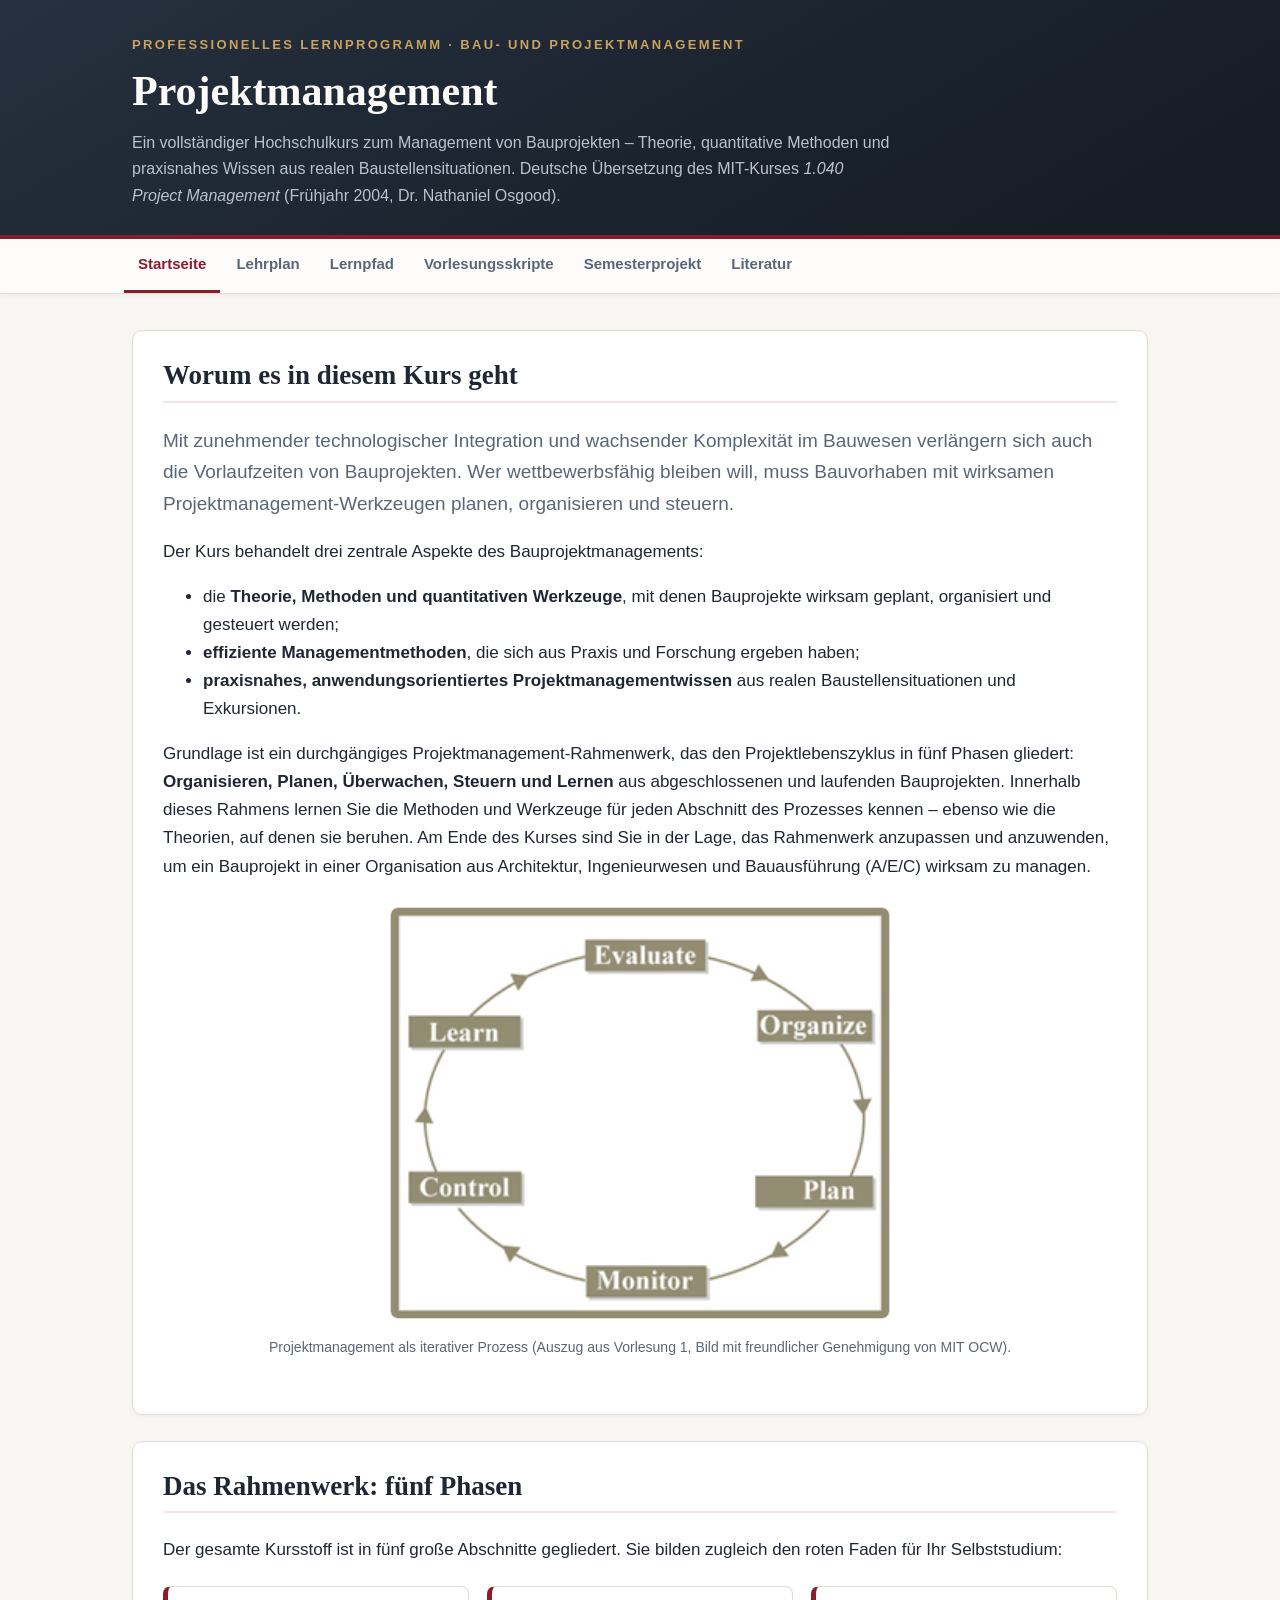
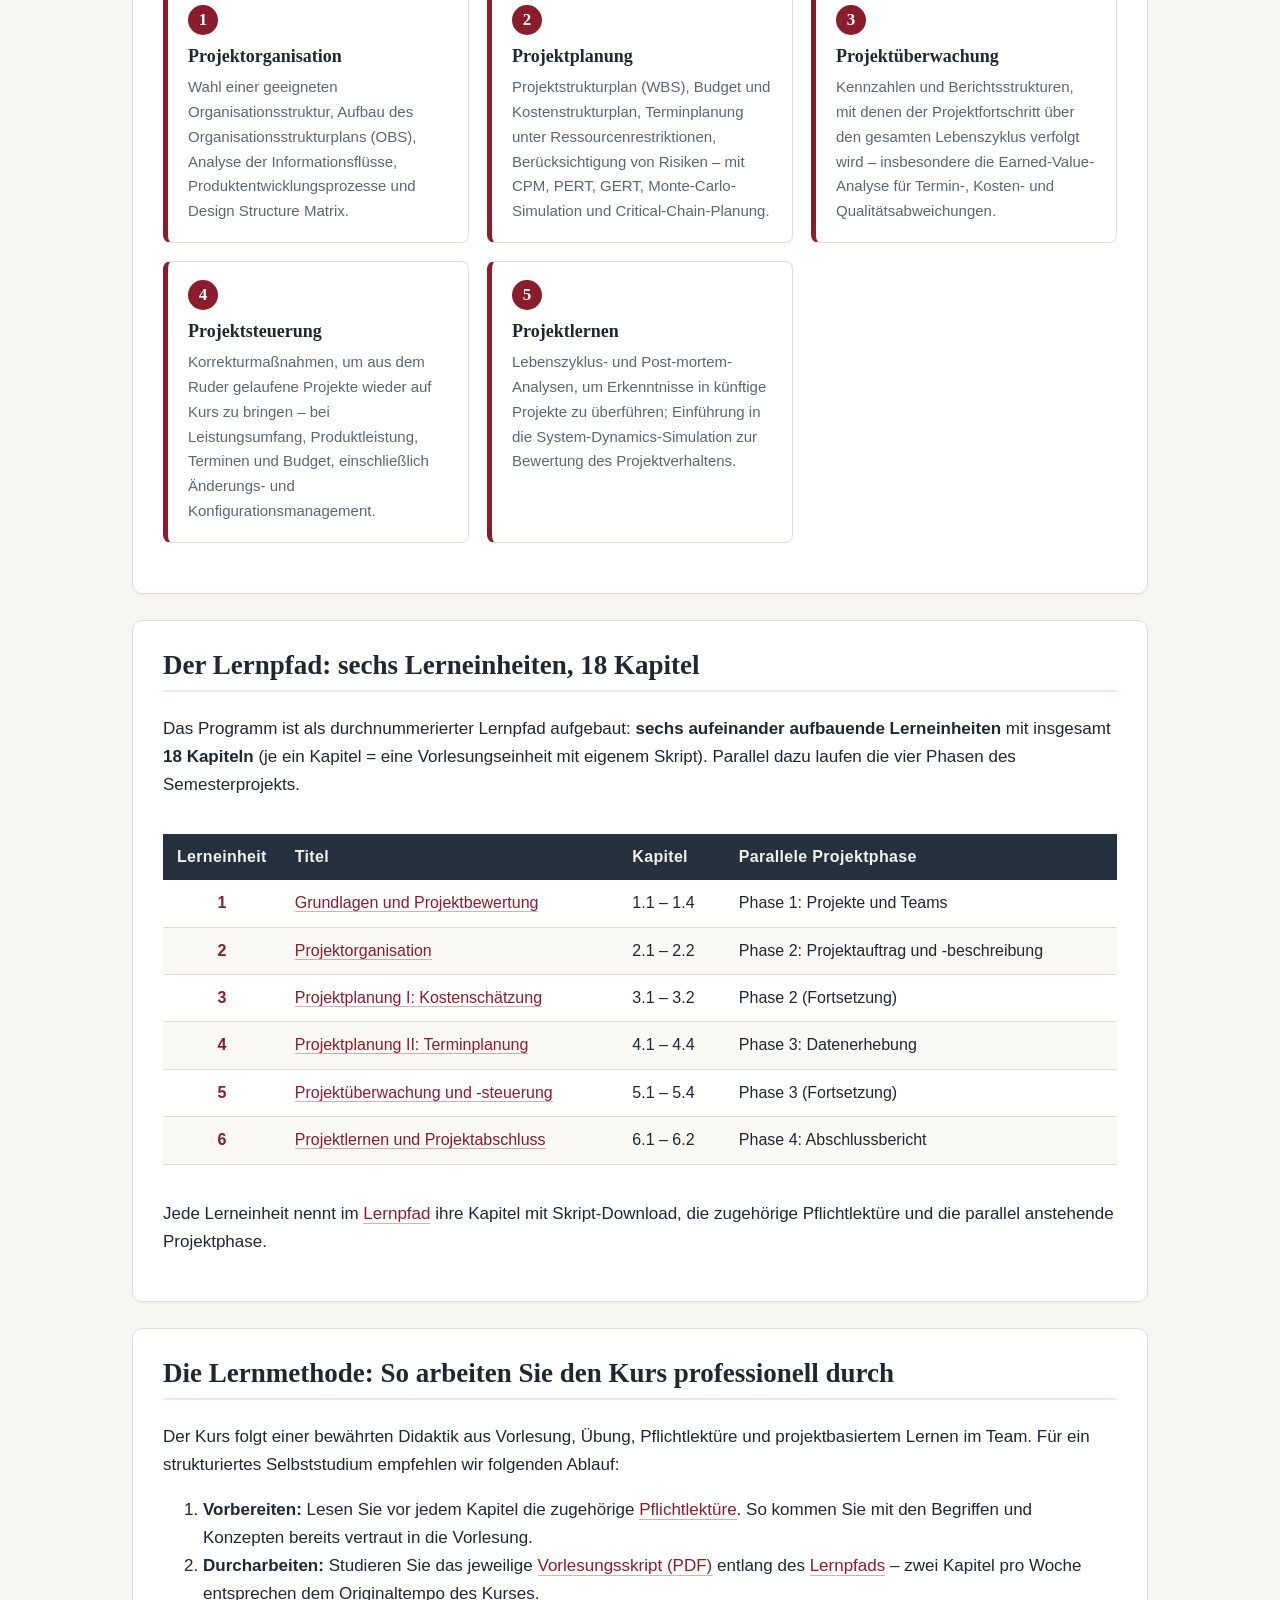
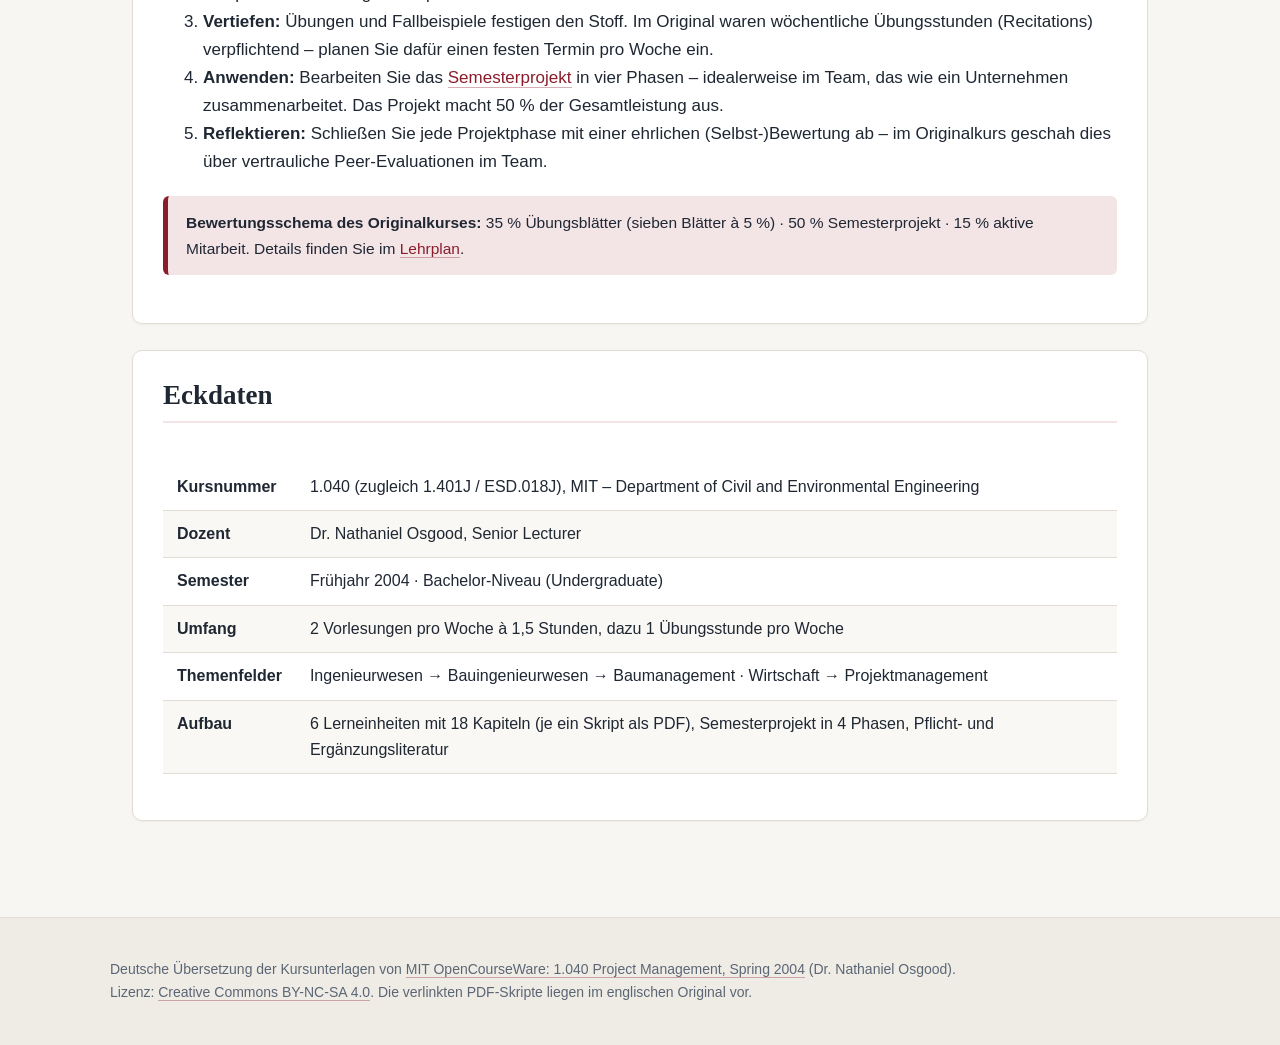
==== commit 58e8cb67: "Lernprogramm in die Repo-Wurzel verschieben Die Projektmanagement-Website liegt jetzt im Root (Start" ====
--- a/index.html
+++ b/index.html
@@ -1,1698 +1,143 @@
 <!DOCTYPE html>
-<html lang="de-CH">
+<html lang="de">
 <head>
 <meta charset="UTF-8">
 <meta name="viewport" content="width=device-width, initial-scale=1.0">
-<title>Schnupf-Sprüch Sammlig</title>
-<style>
-  :root{
-    --bg:#1c140d;
-    --bg2:#2a1d12;
-    --card:#3a281a;
-    --card-hover:#48321f;
-    --accent:#e0a955;
-    --accent2:#c97b2c;
-    --text:#f3e7d6;
-    --muted:#b89c7d;
-    --border:#5a3f28;
-  }
-  *{box-sizing:border-box;}
-  body{
-    margin:0;
-    font-family:"Segoe UI",Roboto,Helvetica,Arial,sans-serif;
-    background:linear-gradient(160deg,var(--bg),var(--bg2));
-    color:var(--text);
-    min-height:100vh;
-  }
-  header{
-    text-align:center;
-    padding:34px 16px 18px;
-    border-bottom:2px solid var(--border);
-    background:rgba(0,0,0,.2);
-  }
-  header h1{
-    margin:0;
-    font-size:clamp(28px,5vw,46px);
-    letter-spacing:1px;
-    color:var(--accent);
-    text-shadow:0 2px 0 #000;
-  }
-  .title-icon{
-    height:0.8em;
-    width:auto;
-    vertical-align:-0.1em;
-    margin:0 10px;
-  }
-  header p{
-    margin:8px 0 0;
-    color:var(--muted);
-    font-size:15px;
-  }
-  .toolbar{
-    position:sticky;
-    top:0;
-    z-index:10;
-    background:rgba(28,20,13,.96);
-    backdrop-filter:blur(4px);
-    border-bottom:1px solid var(--border);
-    padding:14px 16px;
-    display:flex;
-    flex-wrap:wrap;
-    gap:12px;
-    align-items:center;
-    justify-content:center;
-  }
-  .search-wrap{
-    position:relative;
-    flex:1 1 420px;
-    max-width:620px;
-  }
-  #search{
-    width:100%;
-    padding:13px 44px 13px 16px;
-    font-size:16px;
-    border-radius:30px;
-    border:2px solid var(--border);
-    background:var(--card);
-    color:var(--text);
-    outline:none;
-    transition:border-color .15s;
-  }
-  #search:focus{border-color:var(--accent);}
-  #search::placeholder{color:var(--muted);}
-  .search-wrap .icon{
-    position:absolute;
-    right:16px;top:50%;
-    transform:translateY(-50%);
-    color:var(--muted);
-    pointer-events:none;
-    font-size:18px;
-  }
-  #clear{
-    position:absolute;
-    right:14px;top:50%;
-    transform:translateY(-50%);
-    background:none;border:none;
-    color:var(--muted);
-    font-size:20px;cursor:pointer;
-    display:none;
-    line-height:1;
-  }
-  .count{
-    color:var(--muted);
-    font-size:14px;
-    white-space:nowrap;
-  }
-  .count b{color:var(--accent);}
-  main{
-    max-width:1200px;
-    margin:0 auto;
-    padding:22px 16px 40px;
-  }
-  .grid{
-    display:grid;
-    grid-template-columns:repeat(auto-fill,minmax(300px,1fr));
-    gap:18px;
-  }
-  .card{
-    background:var(--card);
-    border:1px solid var(--border);
-    border-radius:14px;
-    padding:18px 20px;
-    box-shadow:0 4px 10px rgba(0,0,0,.25);
-    transition:transform .12s,background .12s,box-shadow .12s;
-    display:flex;
-    flex-direction:column;
-  }
-  .card:hover{
-    transform:translateY(-3px);
-    background:var(--card-hover);
-    box-shadow:0 8px 18px rgba(0,0,0,.35);
-  }
-  .card h2{
-    margin:0 0 10px;
-    font-size:19px;
-    color:var(--accent);
-    border-bottom:1px solid var(--border);
-    padding-bottom:8px;
-  }
-  .card .verse{
-    white-space:pre-line;
-    line-height:1.5;
-    font-size:15px;
-    color:var(--text);
-  }
-  mark{
-    background:var(--accent);
-    color:#1c140d;
-    border-radius:3px;
-    padding:0 2px;
-  }
-  .empty{
-    text-align:center;
-    color:var(--muted);
-    padding:60px 16px;
-    font-size:18px;
-  }
-  .pager{
-    display:flex;
-    justify-content:center;
-    align-items:center;
-    gap:8px;
-    flex-wrap:wrap;
-    margin-top:30px;
-  }
-  .pager button{
-    background:var(--card);
-    border:1px solid var(--border);
-    color:var(--text);
-    padding:9px 14px;
-    border-radius:8px;
-    cursor:pointer;
-    font-size:15px;
-    min-width:42px;
-    transition:background .12s,border-color .12s;
-  }
-  .pager button:hover:not(:disabled){border-color:var(--accent);}
-  .pager button.active{
-    background:var(--accent);
-    color:#1c140d;
-    border-color:var(--accent);
-    font-weight:700;
-  }
-  .pager button:disabled{opacity:.35;cursor:not-allowed;}
-  .pager .dots{color:var(--muted);padding:0 4px;}
-  footer{
-    text-align:center;
-    color:var(--muted);
-    font-size:13px;
-    padding:20px;
-    border-top:1px solid var(--border);
-  }
-</style>
+<title>Projektmanagement – Professionelles Lernprogramm</title>
+<meta name="description" content="Deutschsprachiges Lernprogramm zum Bauprojektmanagement auf Grundlage des MIT-Kurses 1.040 Project Management (Frühjahr 2004).">
+<link rel="stylesheet" href="style.css">
 </head>
 <body>
-<header>
-  <h1><svg class="title-icon" viewBox="0 0 64 44" aria-hidden="true"><defs><linearGradient id="sg1" x1="0" y1="0" x2="0" y2="1"><stop offset="0" stop-color="#9a5f28"/><stop offset="1" stop-color="#432c13"/></linearGradient><clipPath id="sc1"><path d="M4 38 C9 21 18 11 32 9 C46 11 55 21 60 38 Z"/></clipPath></defs><ellipse cx="32" cy="39.5" rx="30" ry="4" fill="#000" opacity="0.22"/><path d="M4 38 C9 21 18 11 32 9 C46 11 55 21 60 38 Z" fill="url(#sg1)"/><g clip-path="url(#sc1)" fill="none" stroke-linecap="round"><g stroke="#5c3b1b" stroke-width="1.5" opacity="0.85"><path d="M9 37 q4 -6 8 -4"/><path d="M19 34 q3 -7 8 -5"/><path d="M30 31 q2 -9 7 -6"/><path d="M40 33 q4 -8 9 -4"/><path d="M48 37 q3 -6 7 -3"/></g><g stroke="#9c6529" stroke-width="1.1" opacity="0.9"><path d="M13 36 q3 -5 7 -4"/><path d="M24 32 q2 -6 7 -5"/><path d="M34 29 q3 -7 8 -4"/><path d="M44 34 q3 -6 8 -3"/></g><g stroke="#e0a955" stroke-width="0.8" opacity="0.85"><path d="M17 34 q3 -4 6 -3"/><path d="M28 29 q2 -6 6 -4"/><path d="M38 31 q3 -6 7 -3"/></g></g></svg>Schnupf-Sprüch Sammlig<svg class="title-icon" viewBox="0 0 64 44" aria-hidden="true"><defs><linearGradient id="sg2" x1="0" y1="0" x2="0" y2="1"><stop offset="0" stop-color="#9a5f28"/><stop offset="1" stop-color="#432c13"/></linearGradient><clipPath id="sc2"><path d="M4 38 C9 21 18 11 32 9 C46 11 55 21 60 38 Z"/></clipPath></defs><ellipse cx="32" cy="39.5" rx="30" ry="4" fill="#000" opacity="0.22"/><path d="M4 38 C9 21 18 11 32 9 C46 11 55 21 60 38 Z" fill="url(#sg2)"/><g clip-path="url(#sc2)" fill="none" stroke-linecap="round"><g stroke="#5c3b1b" stroke-width="1.5" opacity="0.85"><path d="M9 37 q4 -6 8 -4"/><path d="M19 34 q3 -7 8 -5"/><path d="M30 31 q2 -9 7 -6"/><path d="M40 33 q4 -8 9 -4"/><path d="M48 37 q3 -6 7 -3"/></g><g stroke="#9c6529" stroke-width="1.1" opacity="0.9"><path d="M13 36 q3 -5 7 -4"/><path d="M24 32 q2 -6 7 -5"/><path d="M34 29 q3 -7 8 -4"/><path d="M44 34 q3 -6 8 -3"/></g><g stroke="#e0a955" stroke-width="0.8" opacity="0.85"><path d="M17 34 q3 -4 6 -3"/><path d="M28 29 q2 -6 6 -4"/><path d="M38 31 q3 -6 7 -3"/></g></g></svg></h1>
-  <p>Söttisch schaffä aber hesch kei Pfupf – de nimmsch am bestä ä Apricot Schnupf.</p>
+
+<header class="site-header">
+  <div class="inner">
+    <p class="kicker">Professionelles Lernprogramm · Bau- und Projektmanagement</p>
+    <h1>Projektmanagement</h1>
+    <p class="sub">Ein vollständiger Hochschulkurs zum Management von Bauprojekten – Theorie, quantitative Methoden und praxisnahes Wissen aus realen Baustellensituationen. Deutsche Übersetzung des MIT-Kurses <em>1.040 Project Management</em> (Frühjahr 2004, Dr.&nbsp;Nathaniel Osgood).</p>
+  </div>
 </header>
 
-<div class="toolbar">
-  <div class="search-wrap">
-    <input id="search" type="text" placeholder="Spruch suechä … (Titel oder Text)" autocomplete="off">
-    <span class="icon">🔍</span>
-    <button id="clear" title="Löschen">✕</button>
+<nav class="mainnav">
+  <div class="inner">
+    <a href="index.html" class="active">Startseite</a>
+    <a href="lehrplan.html">Lehrplan</a>
+    <a href="kursplan.html">Lernpfad</a>
+    <a href="vorlesungen.html">Vorlesungsskripte</a>
+    <a href="projekt.html">Semesterprojekt</a>
+    <a href="literatur.html">Literatur</a>
   </div>
-  <div class="count" id="count"></div>
-</div>
+</nav>
 
 <main>
-  <div class="grid" id="grid"></div>
-  <div class="pager" id="pager"></div>
+
+  <section class="card">
+    <h2>Worum es in diesem Kurs geht</h2>
+    <p class="lead">Mit zunehmender technologischer Integration und wachsender Komplexität im Bauwesen verlängern sich auch die Vorlaufzeiten von Bauprojekten. Wer wettbewerbsfähig bleiben will, muss Bauvorhaben mit wirksamen Projektmanagement-Werkzeugen planen, organisieren und steuern.</p>
+    <p>Der Kurs behandelt drei zentrale Aspekte des Bauprojektmanagements:</p>
+    <ul>
+      <li>die <strong>Theorie, Methoden und quantitativen Werkzeuge</strong>, mit denen Bauprojekte wirksam geplant, organisiert und gesteuert werden;</li>
+      <li><strong>effiziente Managementmethoden</strong>, die sich aus Praxis und Forschung ergeben haben;</li>
+      <li><strong>praxisnahes, anwendungsorientiertes Projektmanagementwissen</strong> aus realen Baustellensituationen und Exkursionen.</li>
+    </ul>
+    <p>Grundlage ist ein durchgängiges Projektmanagement-Rahmenwerk, das den Projektlebenszyklus in fünf Phasen gliedert: <strong>Organisieren, Planen, Überwachen, Steuern und Lernen</strong> aus abgeschlossenen und laufenden Bauprojekten. Innerhalb dieses Rahmens lernen Sie die Methoden und Werkzeuge für jeden Abschnitt des Prozesses kennen – ebenso wie die Theorien, auf denen sie beruhen. Am Ende des Kurses sind Sie in der Lage, das Rahmenwerk anzupassen und anzuwenden, um ein Bauprojekt in einer Organisation aus Architektur, Ingenieurwesen und Bauausführung (A/E/C) wirksam zu managen.</p>
+    <figure>
+      <img src="bilder/kursbild.jpg" alt="Kreisdiagramm des Projektmanagement-Prozesses" width="500">
+      <figcaption>Projektmanagement als iterativer Prozess (Auszug aus Vorlesung&nbsp;1, Bild mit freundlicher Genehmigung von MIT&nbsp;OCW).</figcaption>
+    </figure>
+  </section>
+
+  <section class="card">
+    <h2>Das Rahmenwerk: fünf Phasen</h2>
+    <p>Der gesamte Kursstoff ist in fünf große Abschnitte gegliedert. Sie bilden zugleich den roten Faden für Ihr Selbststudium:</p>
+    <div class="grid">
+      <div class="tile">
+        <span class="step">1</span>
+        <h3>Projektorganisation</h3>
+        <p>Wahl einer geeigneten Organisationsstruktur, Aufbau des Organisationsstrukturplans (OBS), Analyse der Informationsflüsse, Produktentwicklungsprozesse und Design Structure Matrix.</p>
+      </div>
+      <div class="tile">
+        <span class="step">2</span>
+        <h3>Projektplanung</h3>
+        <p>Projektstrukturplan (WBS), Budget und Kostenstrukturplan, Terminplanung unter Ressourcenrestriktionen, Berücksichtigung von Risiken – mit CPM, PERT, GERT, Monte-Carlo-Simulation und Critical-Chain-Planung.</p>
+      </div>
+      <div class="tile">
+        <span class="step">3</span>
+        <h3>Projektüberwachung</h3>
+        <p>Kennzahlen und Berichtsstrukturen, mit denen der Projektfortschritt über den gesamten Lebenszyklus verfolgt wird – insbesondere die Earned-Value-Analyse für Termin-, Kosten- und Qualitätsabweichungen.</p>
+      </div>
+      <div class="tile">
+        <span class="step">4</span>
+        <h3>Projektsteuerung</h3>
+        <p>Korrekturmaßnahmen, um aus dem Ruder gelaufene Projekte wieder auf Kurs zu bringen – bei Leistungsumfang, Produktleistung, Terminen und Budget, einschließlich Änderungs- und Konfigurationsmanagement.</p>
+      </div>
+      <div class="tile">
+        <span class="step">5</span>
+        <h3>Projektlernen</h3>
+        <p>Lebenszyklus- und Post-mortem-Analysen, um Erkenntnisse in künftige Projekte zu überführen; Einführung in die System-Dynamics-Simulation zur Bewertung des Projektverhaltens.</p>
+      </div>
+    </div>
+  </section>
+
+  <section class="card">
+    <h2>Der Lernpfad: sechs Lerneinheiten, 18 Kapitel</h2>
+    <p>Das Programm ist als durchnummerierter Lernpfad aufgebaut: <strong>sechs aufeinander aufbauende Lerneinheiten</strong> mit insgesamt <strong>18 Kapiteln</strong> (je ein Kapitel = eine Vorlesungseinheit mit eigenem Skript). Parallel dazu laufen die vier Phasen des Semesterprojekts.</p>
+    <div class="table-wrap">
+      <table>
+        <thead>
+          <tr><th>Lerneinheit</th><th>Titel</th><th>Kapitel</th><th>Parallele Projektphase</th></tr>
+        </thead>
+        <tbody>
+          <tr><td class="num">1</td><td><a href="kursplan.html#le1">Grundlagen und Projektbewertung</a></td><td>1.1 – 1.4</td><td>Phase 1: Projekte und Teams</td></tr>
+          <tr><td class="num">2</td><td><a href="kursplan.html#le2">Projektorganisation</a></td><td>2.1 – 2.2</td><td>Phase 2: Projektauftrag und -beschreibung</td></tr>
+          <tr><td class="num">3</td><td><a href="kursplan.html#le3">Projektplanung I: Kostenschätzung</a></td><td>3.1 – 3.2</td><td>Phase 2 (Fortsetzung)</td></tr>
+          <tr><td class="num">4</td><td><a href="kursplan.html#le4">Projektplanung II: Terminplanung</a></td><td>4.1 – 4.4</td><td>Phase 3: Datenerhebung</td></tr>
+          <tr><td class="num">5</td><td><a href="kursplan.html#le5">Projektüberwachung und -steuerung</a></td><td>5.1 – 5.4</td><td>Phase 3 (Fortsetzung)</td></tr>
+          <tr><td class="num">6</td><td><a href="kursplan.html#le6">Projektlernen und Projektabschluss</a></td><td>6.1 – 6.2</td><td>Phase 4: Abschlussbericht</td></tr>
+        </tbody>
+      </table>
+    </div>
+    <p>Jede Lerneinheit nennt im <a href="kursplan.html">Lernpfad</a> ihre Kapitel mit Skript-Download, die zugehörige Pflichtlektüre und die parallel anstehende Projektphase.</p>
+  </section>
+
+  <section class="card">
+    <h2>Die Lernmethode: So arbeiten Sie den Kurs professionell durch</h2>
+    <p>Der Kurs folgt einer bewährten Didaktik aus Vorlesung, Übung, Pflichtlektüre und projektbasiertem Lernen im Team. Für ein strukturiertes Selbststudium empfehlen wir folgenden Ablauf:</p>
+    <ol>
+      <li><strong>Vorbereiten:</strong> Lesen Sie vor jedem Kapitel die zugehörige <a href="literatur.html">Pflichtlektüre</a>. So kommen Sie mit den Begriffen und Konzepten bereits vertraut in die Vorlesung.</li>
+      <li><strong>Durcharbeiten:</strong> Studieren Sie das jeweilige <a href="vorlesungen.html">Vorlesungsskript (PDF)</a> entlang des <a href="kursplan.html">Lernpfads</a> – zwei Kapitel pro Woche entsprechen dem Originaltempo des Kurses.</li>
+      <li><strong>Vertiefen:</strong> Übungen und Fallbeispiele festigen den Stoff. Im Original waren wöchentliche Übungsstunden (Recitations) verpflichtend – planen Sie dafür einen festen Termin pro Woche ein.</li>
+      <li><strong>Anwenden:</strong> Bearbeiten Sie das <a href="projekt.html">Semesterprojekt</a> in vier Phasen – idealerweise im Team, das wie ein Unternehmen zusammenarbeitet. Das Projekt macht 50&nbsp;% der Gesamtleistung aus.</li>
+      <li><strong>Reflektieren:</strong> Schließen Sie jede Projektphase mit einer ehrlichen (Selbst-)Bewertung ab – im Originalkurs geschah dies über vertrauliche Peer-Evaluationen im Team.</li>
+    </ol>
+    <div class="note">
+      <strong>Bewertungsschema des Originalkurses:</strong> 35&nbsp;% Übungsblätter (sieben Blätter à 5&nbsp;%) · 50&nbsp;% Semesterprojekt · 15&nbsp;% aktive Mitarbeit. Details finden Sie im <a href="lehrplan.html">Lehrplan</a>.
+    </div>
+  </section>
+
+  <section class="card">
+    <h2>Eckdaten</h2>
+    <div class="table-wrap">
+      <table>
+        <tbody>
+          <tr><td><strong>Kursnummer</strong></td><td>1.040 (zugleich 1.401J / ESD.018J), MIT – Department of Civil and Environmental Engineering</td></tr>
+          <tr><td><strong>Dozent</strong></td><td>Dr. Nathaniel Osgood, Senior Lecturer</td></tr>
+          <tr><td><strong>Semester</strong></td><td>Frühjahr 2004 · Bachelor-Niveau (Undergraduate)</td></tr>
+          <tr><td><strong>Umfang</strong></td><td>2 Vorlesungen pro Woche à 1,5 Stunden, dazu 1 Übungsstunde pro Woche</td></tr>
+          <tr><td><strong>Themenfelder</strong></td><td>Ingenieurwesen → Bauingenieurwesen → Baumanagement · Wirtschaft → Projektmanagement</td></tr>
+          <tr><td><strong>Aufbau</strong></td><td>6 Lerneinheiten mit 18 Kapiteln (je ein Skript als PDF), Semesterprojekt in 4 Phasen, Pflicht- und Ergänzungsliteratur</td></tr>
+        </tbody>
+      </table>
+    </div>
+  </section>
+
 </main>
 
-<footer>Liebe Gott wir danken Dir für Schnupftabak und Dosenbier!</footer>
+<footer>
+  <div class="inner">
+    <p>Deutsche Übersetzung der Kursunterlagen von <a href="https://ocw.mit.edu/courses/1-040-project-management-spring-2004/" target="_blank" rel="noopener">MIT OpenCourseWare: 1.040 Project Management, Spring 2004</a> (Dr.&nbsp;Nathaniel Osgood).<br>
+    Lizenz: <a href="https://creativecommons.org/licenses/by-nc-sa/4.0/" target="_blank" rel="noopener">Creative Commons BY-NC-SA 4.0</a>. Die verlinkten PDF-Skripte liegen im englischen Original vor.</p>
+  </div>
+</footer>
 
-<script>
-const PER_PAGE = 12;
-
-const sprueche = [
-  {t:`Leider Kleider`, v:`Benediktum, Benedaktum,
-in Afrika laufen die Frauen nackt rum.
-Bei uns tragen sie Kleider,
-leider.`},
-  {t:`Benediktum`, v:`Benediktum, Benedaktum,
-im Paradies lief alles nackt rum.
-Der liebe Gott hat die Berge begipfelt,
-die Frauen gespalten, die Männer bezipfelt.
-Dieser Zipfel ist der Frauen Trost, drum Priis!`},
-  {t:`Tell`, v:`Tell sprach zu den Eidgenossen:
-Wer nicht schnupft, der wird erschossen!
-Da kam der Gessler herbei und sagte:
-Hört doch auf mit dieser Schnupferei!
-Kaum waren diese Worte erklungen,
-war er tot vom Pfeil durchdrungen.
-So soll es jedem ergehen,
-die sich gegen Schnupfer wehren!`},
-  {t:`Vier Jahreszeiten`, v:`Im Winter ist es halt schon so gehalten
-das durch die Kälte die Haut wird gespalten.
-Im Frühling aber wieder mehr Wärme man verspührt
-und von alleine die Libido glüht.
-Der Sommer hat es ganz Dick
-sind die Miniröcke ganz schick.
-Ja der Herbst ist doch die beste Zeit
-die geschwängerte doch zur Hochtzeit schreit.
-Also liebe Schnupfgemeinschaft sei hier kurz gesagt,
-vögeln nicht schnupfen, gibt eine Vaterschafts Klag!`},
-  {t:`Meister Proper`, v:`Meister Proper putzt das Klo
-steckt den Finger in den Po
-steckt den Finger in den Mund
-Schokolade ist gesund`},
-  {t:`Bauer und Sau`, v:`Isst der Bauer abends Schinken,
-tut die Sau am Morgen hinken!`},
-  {t:`Flachdach`, v:`Beim Flachdach
-ist das Dach flach.`},
-  {t:`Dampfschiff`, v:`Auf jedem Schiff das dampft und segelt,
-gibt's einer der die Putzfrau vögelt!
-Und ist das Schiff auch noch so klein,
-einer muss die Putzfrau sein!`},
-  {t:`Vättis`, v:`Z'Vättis am Taminabruna
-tuan i mina Zipfel suna.
-Het dr Siach a Sunnabrand,
-chlepf na übara Brunarand`},
-  {t:`Schaffä`, v:`Söttisch schaffä aber hesch kei Pfupf,
-de nimmsch am bestä ä Apricot Schnupf.`},
-  {t:`Besser cha's eim gar nid gah`, v:`Schnüpfli nä und Schnüpfli ha,
-besser cha's eim gar nid gah,
-und dr zuä guät Priisä,
-das äs s Läbä nid duät vermiisä.`},
-  {t:`Fit`, v:`Miär sind fit miär sind zwäg,
-so schnupfed miär uf jedem Wäg.`},
-  {t:`Slow down`, v:`Slow down
-take it easy!
-Nim äs Priisi.`},
-  {t:`Sucht`, v:`Schnupfe isch keh Droge
-darum chaufemer grad e Dose.`},
-  {t:`Weihnachtsspruch`, v:`Den Weisen aus dem Morgenland
-war der Schnupf nicht unbekannt.
-Der vierte Weise sag ich dir
-schupfte wie ein Rüsseltier.
-So nahm er einen grossen Sack
-und füllte ihn mit Schnupftabak.
-Den schenkte er dem Gottessohne
-und hoffte das ihm's wohl bekomme.
-Dieser strahlte über beide Backen
-und schenkte ihm sein erstes Lachen.
-Drum wollen wir nun kräftig schnupfen
-und zwei grosse Häuflein lupfen!`},
-  {t:`Jesus sprach`, v:`Jesus sprach zu Gott, Du bist alt
-da wurde es entsetzlich kalt.
-7 Jahre dunkelgrau
-keine einzige schöne Frau.
-Nur wir Schweizer habns begfriffen
-haben auf alles drauf geschissen.
-Bei uns wurde es ganz schön warm
-es verbreitete sich sehr viel Charme.
-Wir haben nämlich Eier im Sack
-das isch d'Wörkig vom Schnupftabak!`},
-  {t:`Lehrer und Schüler`, v:`Ist das Wetter nicht so schön,
-hat der Streber trotzdem Föhn.
-Denn er steckt mit seinem Grind,
-tief im Arsch der Lehrerin.`},
-  {t:`Mofa`, v:`Mofa fahrä da isch s'Bescht,
-und dä Schnupf git üs dä Rescht.`},
-  {t:`Kamel`, v:`Sprach der Elefant zum Kamel,
-warum hast du 2 Tittä über der Seel?
-Sprach das Kamel zum Bösewicht,
-sagt der mit dem Schwanz im Gesicht.`},
-  {t:`Schnupf du holder Saft...`, v:`Schnupf du holder Saft,
-gib uns Power gib uns Kraft.
-Wir schnupfen dich du haust uns nieder,
-wir stehen auf und schnupfen wieder.`},
-  {t:`Bier`, v:`Als ich dich zum ersten Mal sah,
-als ich dich zum ersten Mal fühlte.
-Als sich unsere Lippen zusammenführten,
-als ich deinen Saft ihn mir spürte.
-Ach wie sehne ich mich nach dir...
-Du geliebte Flasche Bier!`},
-  {t:`Liebe Gott`, v:`Liebe Gott wir danken Dir
-für Schnupftabak und Dosenbier!`},
-  {t:`Vibrator`, v:`Der Vibrator ist ein Apparat,
-der der Frau den Mann erspart...
-Stellt man ihn auf Stufe vier,
-fickt er los wie ein Stier.
-Stellt man ihn auf Stufe zwanzig,
-wird sogar die Milch in der Brust ranzig!`},
-  {t:`Schöne Frauen`, v:`Was den schönen Frauen gefällt,
-ist ein Mann mit schön viel Geld.
-Ich hab kein Geld ich armer Sack,
-deshalb bleibt mir nur der Schnupftabak!`},
-  {t:`Der Frühling`, v:`Der Frühling naht mit Brausen,
-die Frauen werden Stolz.
-Ich merks an meinem,
-denn der ist hart wie Holz.`},
-  {t:`Schlüsselbund`, v:`Wenn man bedenkt, wie er so hängt,
-so locker und lose, in meiner Hose,
-und wenn man ihn rauszieht, wie er dann aussieht,
-so dick und rund - mein Schlüsselbund.`},
-  {t:`Frühling`, v:`Frühling ist's die Zeit zu träumen,
-die Vögel husten von den Bäumen,
-die Maise kotzt ihr Nestchen voll,
-ein Nest an der Autobahn ist nicht so toll.`},
-  {t:`Zipfelchappe`, v:`Hüt en Rappe,
-morn en Rappe,
-git ä schöni Zipfelchappe!`},
-  {t:`Gebet - mal richtig`, v:`Wir leben nicht vom Bier allein,
-es muss auch dein Schnupf bei uns sein.
-Wir danken dir das du uns liebst,
-und uns dies beides täglich gibst.`},
-  {t:`heisser Tag`, v:`Ein heisser Tag, sie zieht sich aus,
-sie legt sich hin, er holt Ihn raus.
-Spritzt ihr ins Gesicht und auf den Bauch,
-ach herrlich so ein Gartenschlauch!`},
-  {t:`Sack- Schnupftabak`, v:`Lieber numme eis Ei im Sack,
-däfür ä Priise Schnupftabak.`},
-  {t:`Der Winter`, v:`Draussen liegt noch etwas Schnee,
-zuwenig gefroren ist der See,
-dass man könnte Schlittschuh laufen,
-drum muss man Schnupfen und auch saufen.`},
-  {t:`Gerade`, v:`Gerade als er gerade war
-knickte er, was schade war.`},
-  {t:`Priester`, v:`Fällt der Blick ins Glas mal etwas tiefer,
-geh nicht gleich zum nächsten Priester,
-und beicht ihm alle deine Fehler,
-nimm zuerst das Döschen und mach es leerer!`},
-  {t:`Vor dem Essen`, v:`Steht das Essen auf dem Tisch,
-und in deinem Arsche drückt ein Schiss,
-dann scheiss nicht in die nächste Vase,
-sondern zieh den Schnupf dir in die Nase!`},
-  {t:`Einerlei`, v:`Rede nicht zu lang um den heissen Brei,
-ist sowieso alles einerlei.
-Schnupfspruch hin, Schnupfspruch her,
-komm und schnupf noch einen mehr!`},
-  {t:`Elefant`, v:`Ein Elefant poppt sich durch die Welt,
-weil ihm das poppen so gefällt,
-am liebsten poppt er kleine Spatzen,
-weil die beim Höhepunkt so herrlich platzen.`},
-  {t:`Sunnebrand`, v:`Sunne, Meer und Strand
-mir schnupfed jetz uf euse Sunnebrand!`},
-  {t:`Eine Weisheit`, v:`Trinke viel und spiel dazu
-so hat man vor Weibern ruh.
-Holst dann das Döschen auch hervor
-so steigt man mit Freud empor.`},
-  {t:`Ramseier Apfelsaft`, v:`Willst du scheissen ohne Kraft,
-dann trinke Ramseier Apfelsaft. Priiis`},
-  {t:`Alti Eiche`, v:`Hinderem Huus, vorem Huus stoht e alti Eiche!
-D'Muetter hät scho immer gseit,
-det dörf mer anne seiche!`},
-  {t:`Drei Zwerge`, v:`Doben auf dem Berge,
-da standen einst drei Zwerge.
-Der eine rauchte Gras,
-der andere XTC frass.
-Und wie's im Leben halt so geht,
-haben's beide nicht lange überlebt.
-Nur der eine hat's erkannt
-und sich dem Schnupfen zugewandt.
-Er schnupfte jeden Tag, weil er dies so mag.
-Er lebte glücklich und gesund,
-denn dies ist auch des Schnupfes Grund!`},
-  {t:`Neubau`, v:`Wenn dr Sanitär is Röhrli pisst
-und dr Stromer Schiessdräck misst.
-Wenn dr Moler dWand versaut
-und dr Murer aus schiäf baut,
-de gahts am Architekt ganz mies.`},
-  {t:`Zürichsee`, v:`Schwimmt ein Hund im Zürichsee
-hält er sein Schwänzchen in die Höh.
-Wenn ich euch Mädchen in die Augen seh
-geht es mir wie dem Hund im Zürichsee.`},
-  {t:`Bauer`, v:`Klebt der Bauer an der Mauer,
-war der Stier ein bisschen sauer!`},
-  {t:`Teigwaren`, v:`Warum heissen Teigwaren Teigwaren,
-weil sie früher Teig waren.`},
-  {t:`Egal`, v:`Egal ob Sunnä oder Rägä
-mit Schnupftabak wird dr Tag zum sägä.`},
-  {t:`Alkohol ist gesund`, v:`Nach 30 Jahren stirbt ein Pferd,
-das niemals hat ein Bier geleert!
-Mit 20 sterben Schaf und Ziegen,
-die niemals Schnapst zu trinken kriegen.
-Die Kuh trinkt Wasser nie mit Rum,
-nach 15 Jahren fällt sie einfach um.
-Die Katze schleckt nur Milch allein,
-sie geht nach13 Jahren ein.
-Das Huhn legt Eier für Likör,
-6 Jahre lang, dann lebts nicht mehr.
-Der Mensch trinkt Schnaps trotz kranker Galle
-und überlebt die Viecher alle.
-Damit ist der Beweis erstellt,
-dass Alkohol gesund erhält.
-Drum lasst uns öfters einen heben,
-damit wir alle länger leben.`},
-  {t:`Danke Columbus`, v:`Wir danken unserm Columbianer,
-der uns brachte den Schnupf von den Indianer.
-Er brachte ihn uebers Meer,
-doch jetzt lebt er nicht mehr.
-Ihm zu Ehren werden wir weiter schnupfen
-und uns freudig vermehren.`},
-  {t:`Posaune`, v:`Posaune unser die du bist an der Fasnacht,
-Dein Sound komme,
-Deine Power geschehe
-wie auf der Bühne so auch in der Kneipe.
-Unseren täglichen Lutz gib uns heute,
-und vergib uns unsere Aussetzer,
-denn auch wir vergeben unserem Tambi.
-Führe uns in Versuchung und erlöse uns
-von unseren Kritikern...
-Denn Dein ist die Luft, der Klang, die Musik
-und die Power.`},
-  {t:`Sunna`, v:`Wenn Sunna zoberscht am Himmel stoht
-und langsam untergoht.
-Kindli scho im Bettli sind,
-den nemen miar nomol as Schnüpfli
-well das isch z'beschta Bettmümpfli.`},
-  {t:`Hochwasser`, v:`Siehst du im Estrich die Frösche leichen,
-ist dies gewiss ein Hochwasserzeichen.`},
-  {t:`BigMag`, v:`Ob Hond,Chatz oder Muus
-Mc Donalds macht de BigMag druus!`},
-  {t:`Oh Herrjesus Christ`, v:`Oh Herrjesus Christ.
-Im obere Gädeli hets kei Mischt.
-Im undere hets kei Gülla.
-I glaub miar müand go nochafülla.`},
-  {t:`Längwilig`, v:`Isches ruhig im ganzä Land,
-de nim ä mal dr Schnupf zur Hand.
-Mach z Dösli uf ir freie Luft
-und schmöck dä himmlisch, liecht Duft.
-Nim ä Prisä us dr Dose,
-u lane idr Nase chrose.`},
-  {t:`Frühlingsszeit`, v:`Wenn der Alpenfirn sich röted
-und der Geissenpeter Geissen flöted,
-wenn der Opa auf dem Heidi liegt
-und Frau Holle ihre Tage kriegt,
-wenn Hänsel nur nach Schwänzen schreit
-dann ist Frühlingszeit.`},
-  {t:`Lagerfeuer`, v:`Wir sitzen hier am lagerfeuer
-und schnupfen wie die ungeheuer,
-ob schon morgen wird das stört uns nicht,
-denn das feuer gibt uns licht.
-Doch almälich sind die dosen leer,
-das kann nicht sein, dass ist nicht fair.
-beim migros gehen wir noch vorbei,
-da gibt es schnupf und allerlei.
-was nicht gerecht, das ist auch fies,
-scheissegal, wir sagen Priis.`},
-  {t:`So wunderschön`, v:`Du liegst auf meinem Handrücken
-das tut mein Herz Entzücken.
-Dein wunderschöner Duft
-schwebt süsslich durch die Luft.
-Ihr wisst alle was wir meinen
-Deshalb nehmen wir noch einen!`},
-  {t:`verbrannte Kletter-Wädli`, v:`Heute sind wir hoch geklettert,
-haben über die anderen gewettert!
-Habe den Sonnenbrand zu spät erkannt,
-daher hat es mir die Häärchen an der Wade
-abgebrannt!
-Doch dieser Schnupf kann sehr gut lindern
-mit einem Bier zusammen den Schmerz zu verhindern.`},
-  {t:`schlimme Zaichen`, v:`graue Haare
-blaue Augen
-langsame Saichen,
-dass sint schlimme Zaichen.`},
-  {t:`in der nacht`, v:`in der Nacht in der Nacht
-wenn der Busenhalter kracht
-wenn der Schwanz explodiert
-werden kleine Kinder produziert.`},
-  {t:`Nilpferd`, v:`Wenn ein Nilpferd hämisch grinst
-und alles plötzlich nach luft ringt
-entwich dem Nilpferd stinkend Gas
-weil es zuviel Bohnen frass
-Und damit wie keinen Gestank erleiden
-soll Schnupf geschwind in unsere Nase steigen.`},
-  {t:`Die Haustürglocke`, v:`Die Haustürglocke an der Wand
-ein Mädchenbusen in der Hand
-Das sind 2 Dinge sehr verwandt
-denn wenn man beides zart berührt
-man oben ganz schnell deutlich spürt
-das unten einer steht und um Einlass fleht!`},
-  {t:`Weihnachten`, v:`Baum verbrannt,
-Geschenk vergessen,
-die Gans ist auch schon aufgefressen.
-Und auf dem Tisch nur eine kleine Bise,
-na dann eine schöne Priise!`},
-  {t:`Kräht der Güggel`, v:`Kräht der Güggel auf dem Huhn,
-hat das mit Wetter nichts zutun!`},
-  {t:`Bucheli`, v:`Wenn man den Bucheli im Garten findet,
-hat es ihn wohl vom Dach aben gewindet`},
-  {t:`rauchen`, v:`Der kluge Schnupfer weiss,
-das Rauchen ist ein Scheiss!`},
-  {t:`Z'beschta Biar`, v:`Z'beschta Biar
-trinkat miar.
-Im Calandaland
-drum zämaheba üsari Hand.
-Schnupfend uf dia alta Wieber
-voglend dia junga, das isch gschieder.`},
-  {t:`Proscht`, v:`Was früher meine Leber war,
-ist heute eine Minibar.`},
-  {t:`Wiedermol`, v:`Eifach wieder mol eis go schnupfe,
-s'gmüetliche Bier as muul lupfe.
-Uf d'Lüüt rundume de gfüllt Handrugge hebe,
-sich de Moment nid vermiese loh und eifach lebe.
-Ich bin en Schnupfer und keis Frack,
-gah min Wäg mit de Priise im Sack.`},
-  {t:`Servela`, v:`Ob Hund, Katz oder Muis
-miär machid ä Servala druis!`},
-  {t:`For Powermädels only`, v:`Shoppen, schminken, Kaffee trinken
-Schnell dem neuen Lover winken
-Rumficken,Geld verprasseln
-Männern an die Schwänze fassen
-Mädels,das ists wahre Leben
-Darauf lasst uns einen heben.`},
-  {t:`Strassenbauer`, v:`Hast du Power lernst du Maurer,
-hast du Grips und Power
-lernst du Strassenbauer.`},
-  {t:`Magnet unser`, v:`Mein Magnet der du bist im Dösschen,
-geheiligt werde deine Mischung.
-Dein Menthol beweist dein dasein.
-dein Stärke geschehe,
-den du steigst durch die Nase ins Gehirn,
-von Hand wie auch mit Röhrchen.
-führe uns nicht in Versuchung
-eines anderen Tabak,
-sondern erlöse uns von all den Fusel.
-Vergib uns wenn wir Niessen,
-so möge du uns gepriisen.`},
-  {t:`Zue`, v:`Liäber zueständig,
-als ständig zue.`},
-  {t:`Hinter dünnen Schulhausmauern`, v:`Hinter dünnen Schulhausmauern
-schnupfen die Schüler wie die Bauern,
-nur der Rektor in seinem Zimmer
-probiert es mit seinem Finger.
-Er schmollte und er grollte
-weil das weisses Gold nicht in seine Nase wollte.`},
-  {t:`Finger am Sack`, v:`Wenn dir Finger wachsen an deinem Sack,
-so liegt der Grund bei billigem Schnupftabak.
-Drum sollst du dich nicht den Pöschel kaufen,
-mit MC Chrystal's wirds dir besser laufen.`},
-  {t:`Lenk`, v:`Schon Gott sprach im Tippi an der Lenk,
-jede nackte Frau ist doch ein Gschenk!`},
-  {t:`Muhhhh`, v:`Eine Kuh hat vier Beine,
-hat sie mal keine fällt sie um.`},
-  {t:`Weihnachten`, v:`wienacht isch bald,
-es wiänächtelet im wald,
-du gsehsch es härzigs rehli,
-es versuuft gad imene seeli.`},
-  {t:`Hund und Katze`, v:`Der Hund zu der Katze
-machs mir mit der Tatze
-da sagt die Katze zum Hund
-nein lieber mit dem Mund.`},
-  {t:`Ernst`, v:`Liäber nid ernst gno wärdä
-als vom Ernst gno wärdä.`},
-  {t:`Nei ke Schnupftabak meh!`, v:`Wemmer ken Schnupftabak meh händ,
-denn klatschemer ganz eifach it Händ.
-De Gott git euis scho es Dösschen,
-und schnupfen es mit Röhrchen.
-Das tuet ganz guet
-und macht mer Muet.`},
-  {t:`De Päuli`, v:`Es git e chliises Säuli,
-mit Name heisst es Päuli.
-Das suecht so fescht sis Mami,
-doch das isch scho Salami.`},
-  {t:`Romontsch, romontsch`, v:`Romontsch, romontsch tiu vegl lungatg,
-tila si il schnupf da tutta fatg.
-lai tiu tschurvi intec barschar,
-e cala mai da tubaccar!`},
-  {t:`Frauefütz`, v:`rinkel rankel runkel
-frauefütz sind dunkel
-wiä chas au andersch sii
-es schiint jo wohl kei sunnä drii.`},
-  {t:`Die Alpen`, v:`Auf den Alpenhöhen
-da weht der Föhn
-da ist das Schnupfen wunderschön
-Drum schnupf mer jetzt ganz gschind
-weil des Pris sonscht wekbloset wird vom Wind.`},
-  {t:`Hinderem Huus`, v:`HInderem Huus im Schatte,
-da vöglet e Muus e Ratte.
-Und vorem Huus i de Sunne,
-da Wixxt de Buur i Brunne.`},
-  {t:`Sonne im Herzen`, v:`Hab Sonne im Herzen und Zwiebeln im Bauch
-dann kannst du gut furzen und stinken tut's auch.`},
-  {t:`Gruess os em toggeburg`, v:`Hoptsach dä Hond isch rond
-ond Katz isch gsond
-ond dä Chääs isch rässs...!`},
-  {t:`Wasser und Wein`, v:`Wasser macht weise, lustig der Wein.
-Darum trinken wir beides, um beides zu sein!`},
-  {t:`Sekretärin`, v:`Früher war es so geregelt, dass der Chef die
-Sekretärin fögelt-
-Heute ist alles so verzwickt, dass sogar der
-Stift sie fikt!`},
-  {t:`Äntlibuecher`, v:`Mir Äntlibuecher sind die Beschtä,
-im suufä, schnupfä und feschtä!`},
-  {t:`Der Wind`, v:`Chum i säges gschwind,
-suscht nimmt en de Wind.`},
-  {t:`Fis!`, v:`Wer Andern eine Bratwurst brät,
-braucht ein Bratwurstbratgerät.
-Wer Andern eine eine Grube gräbt,
-esch es Ar...!`},
-  {t:`Ä Bur`, v:`Ä Bur oni aebi
-isch wine bueb oni schnäbi`},
-  {t:`Sayser Skiferiengruppe aus Baar`, v:`lieber ufem chalte Bode hocke,
-statt mit chalte Hode bocke!`},
-  {t:`Flaschenbier`, v:`wenn meine finger zärtlich deinen hals berühren
-und wenn meine lippen deine feuchte öffnung
-spühren
-weiss isch du gehörst ganz mir mein geliebtes
-
-           Flaschenbier!`},
-  {t:`Rappi`, v:`Suuffä, schnupfä rund um d Uhr,
-das isch d Laker's Fan-Kultur,
-drum bliibed mir üsem Motto treu,
-fuul, spitz und arbeitsscheu!`},
-  {t:`Moses`, v:`Gott sprach zu Moses ,
-steig ab em Velo und stoss es`},
-  {t:`Isidor der Schuft`, v:`Der König schritt von Wand zu Wand in seinem
-schönen Abendgewand.
-Isolde du bist ja ganz errötet, hat dich einer
-durchgeflötet?
-Ja es war isidor der Schuft, er hat mich einfach
-durchgepufft.
-Mit einem Offenrohr 10 meter lang und 5 Meter
-dick, so hat er mich gefickt.
-Isidor betritt den Saal.
-Isidor du Schuft hast meine Tochter durchgepuft.
-O Herr so lasse Gnade wallten.
-Nein ich will dir deine Eier spallten.
-Ein kleiner Schnitt, ein greller Schrei und auf
-dem Boden rollt ein halbes Ei.
-Und die Moral von der Geschicht, halbe Eier
-rollen nicht.`},
-  {t:`Ehre`, v:`wo saufen eine Ehre ist,
-kann kotzen keine schande sein!`},
-  {t:`Blutbahn`, v:`Haschte schnupf in der Blutbahn
-kanschte ficken, wie ein Truthahn.`},
-  {t:`Sex`, v:`In  der  Nacht  in der  Nacht,
-wenn  der  Busenhalter  kracht.
-Wenn  der  Schwanz  explodiert
-so  werden  kleine  Kinder  produziert.`},
-  {t:`Arbeitstag`, v:`Und wieder ist ein Tag vorrbracht,
-und wieder nichts wie Mist gebracht,
-doch nun schläft wohl ihr sorgen,
-leckt mich am Arsch, bis morgen.
-Und am Morgen mit dem selben Fleiss,
-gehts zurück an den selben Scheiss.`},
-  {t:`usem glarnerland fu de bergä obe`, v:`Alkohol und sonnenschein,
-bumsen und besoffen sein,
-wir bleiben unserem Motto treu,
-geil, pervers und arbeitsscheu!`},
-  {t:`Pris`, v:`Lieber über Nacht versumpfen,
-als im Sumpf übernachten.`},
-  {t:`Schnupf in der Nacht`, v:`Kanst du in der Nacht nicht Schnupfen, so nimm
-eine Frau und versuch sie zu pfupfen.`},
-  {t:`De Schnopf ond d Shisha`, v:`Schnopfe esch voll fein,
-drom mach i mer grad e 20cm line,
-aber zersch no en Wasserpfife,
-denn chan ich guet snife,
-be dene sache gots mer ned miis,
-drom`},
-  {t:`Liebster freund`, v:`Der Schnupf ist unser liebster Freund! Er haut
-uns nieder, wir stehen auf und schnupfen wieder!`},
-  {t:`Schnupfverband Guggisberg`, v:`Jetzt noch klein,
-einmal gross,
-SVG isch üse troscht!`},
-  {t:`Bellender Hund`, v:`Das Laub fällt von den Böimen
-ein Hund bellt nöimen
-dann fängt er auch noch an zu knurren
-gehen wir halt anderswo durren.`},
-  {t:`Es ist verboten`, v:`Es ist verboten toten Kojoten die Hoden zu verknoten,
-denn met chnödli im hödli gots besser`},
-  {t:`schnupfschpruch vo dä ägypte...`, v:`hinter dicken pyramidenmauern
-vögeln die pharaonen wie die bauern
-nur kleopatra in ihrer kammer
-arbeitet selber mit dem hammer
-und sie fluchte und sie grollte
-weil es ihr nicht kommen wollte
-da nahm sie die papyrusrollen
-und schob sie sich zwischen ihre schollen
-darin steht geschrieben du sollst deine götter lieben
-damit meinen wir den schnupftabak
-und nicht das blöde römerpack!`},
-  {t:`Landsgmeind`, v:`Liebi Mitlandlüüt und Schnupfer
-ä rächtä Schnupfer isch ä Pfupfer!
-Er knallt alles was nur chunnt,
-dänn er isch nuch lang nüd ufem Grund!
-Er voglet bis d Eichlä schreit
-und s z Voorhüütli ummäleit!
-Und Futzä muäs rüüchä
-erscht dänn isches einä vu üüsnä!
-Und gsiisch ämal ä Goof mit glicher Nasä,
-so weisch, er isch vu dim Wasä
-Drum schüssemer üserä Saamästrahl nuch lang lang
-zwüsched ä huufä Bei
-und günd nuch lang nüd hei!`},
-  {t:`Kuh und Schwein`, v:`Auf der Alp da steht ne Kuh
-macht ihr Arschloch auf und zu.
-Auf der Alp da steht ein Schwein
-schaut der Kuh ins Arschloch rein.
-Da sagt die Kuh, Du dummes Schwein
-schau mir nicht ins Arschloch rein!
-Da sagt das Schwein, Du dumme Kuh
-mach doch dein Arschloch zu!
-Und die Moral von der Geschicht
-in fremde Löcher schaut man nicht!`},
-  {t:`2 Mädchen`, v:`Es sassen eins zwei Mädchen auf einer Bank,
-und riiiieeben sich den Kitzler blank.
-Da sagt die rechten zu der Linken,
-riiieech mal wie die Finger stinken.`},
-  {t:`Überstorfer`, v:`Über überstorfer chame säge wasme wott,
-o weders nid glubet mier si cheibe flott.
-Wier kene usserdäm kiner schmärze,
-wüu wier trage immer üses Wappe im härze.
-A rota löi uf blau süubrigum hindergrund
-Das isch üsa stouza bund.
-Es git chum as vouch wo so loyau isch wi wier
-wier si haut äbe liidi tier.
-Mier si ufgwachse im schönst u beste
-Nämlich mit sufe u feste.
-wier hi aus wamu brucht u zwar tonewiis.`},
-  {t:`Tripper`, v:`Nur wer die liebe kennt
-weiss wie der Tripper brennt!`},
-  {t:`Üsi rundi`, v:`I üsere Rundi gits nur ei Devise,
-schnupfe,schnupfe bis zum chiise,
-und wer das alles nöd mag schnupfe,
-söll nöd wiiter Wiiber pfupfe!
-Und wenn mer minütlich üses näsli fülled,
-isch das s'Zeiche dass mer d'Devise erfüllet.`},
-  {t:`Baum by Fabu`, v:`links ein baum,
-rechts ein baum,
-und in der mitte,
-mann glaubt es kaum,
-.auch ein baum !`},
-  {t:`Das fötzchen`, v:`das fötzchen hat es gut
-braucht kein mantel und kein hut
-muss nicht häckel und nicht stricken
-legt sich hin und lässt sich ficken`},
-  {t:`Häbräer`, v:`Gott sprach zu den Häbräern,
-Weg mit den Aebi Mähern ,
-kauft lieber ein Rapid,
-mitem chunder topplet so wit.`},
-
-  {t:`Schnupferehre`, v:`Zäh wie Leder, hart wie Stein,
-muss ein wahrer Schnupfer sein.
-Ob in der Gruppe oder allein,
-sei ein Mann und nimm auch 'ne Line`},
-  {t:`Schwyzerörgeli`, v:`äs isch ä Sucht äs isch ä Drang
-äs isch dä Schwyzerörgeliklang.`},
-  {t:`Krinauer Kultur`, v:`Sufä isch gsond,
-kifä m acht chrank,
-i bi än Schnupfer,
-Gott sei Dank!`},
-  {t:`Lenker`, v:`Wir Lenker haben den besten Schnupf
-und dazu am meisten Pfupf.
-Wir können Frauen so verwöhnen
-das diese noch nach 20 Stunden Stönen.`},
-  {t:`D Hilf`, v:`Ist die Frau schon durchgevögelt
-und die Pumpe auch gleich leer.
-Fällt das Bett gleich auseinander,
-ja da hilft ein Priislein sehr.`},
-  {t:`Schweiz`, v:`En Schwiezerpass meussmer ha,
-den ischmer geut drah.
-Wer öppis anders seid
-de deutmer leid,
-den de het kei ahnig,
-fu de Botanik.
-Den i eusem schöne Schwitzerland
-hemer zwar kei Meer und Sand,
-defür Berge und Seehe.
-Das meund di einde erst lehre.
-Mir hend au nah cooli Uhre
-und super geuti Bure.
-Eusi Schoggi isch au ned schlecht,
-mir machet halt alles recht.
-Mir machet kei halbi sache,
-wies alli ander machet.
-Bie eus isch nüd miess.`},
-  {t:`fuck`, v:`fuck is easy fuck is funny
-many people fuck for money
-if you tink fuck is funny
-then fuck your self and
-save your money!`},
-  {t:`Romontschs`, v:`Stai si defenda il romontsch tiu vegl lungatg,
-beiba bier tilla tubac schioc eis in buglia latg,
-mo ussa dai adatg e va per tiu fatg,
-per che tiu snupf vegni lu tratg,
-sinaquei schein nus mo l'autobahn ei fatg,
-ed ussa dai fetg bein adatg,
-perquei che tuts fan in bien patratg.`},
-  {t:`cäsar u hanibal`, v:`antonion sprach zu cäsar
-erhebet öire gläsar
-wir wollen di hände falten
-den hanibal will über di alpen tschalpen
-da schprach cäsar zu hanibal
-du hascht doch einen knall
-mach doch nicht soo einen miescht
-warte bis der tunnel fertig ischt...`},
-  {t:`Schnupfen und besoffen sein`, v:`Des kleinen Mannes Sonnenschein,
-schnupfen und besoffen sein,
-aufgewacht mit dumpfem Schädel
-und im Bett ein fremdes Mädel,
-Geld versoffen unterm Finger Nasendreck,
-ohne Geld und Ohne Sorgen so beginnt ein Guter Morgen.`},
-  {t:`Schitti`, v:`am schäli sis glied isch kli und wiis`},
-  {t:`shiti`, v:`dr shiti isch kei riis druf schiis! drum priis
-
-greez shitis titis`},
-  {t:`Schneepflug`, v:`Gott sprach zu den Korinter,
-Kauft bei Litscher einen Schneepflug für den Winter!`},
-  {t:`Schnupf`, v:`De Schnupf isch min Pfupf,
-es wird gschnupft bis mi Lupft.`},
-  {t:`Björn und Martin`, v:`Beim Saufen die besten, ihre Körper begehrt,
-Bereit zum festen, von Weibern verehrt.
-Politisch gebildet, ein Schwanz wie ein Bein,
-das können nur Martin und Björn sein.`},
-
-  {t:`bruni nase von`, v:`bruni nase, rote gring
-schnupfe isch nüt für chlini ching`},
-  {t:`ri ra rubel`, v:`ri ra rubel
-wer nid schnupft
-isch an tubbel`},
-  {t:`Girlpower`, v:`If you have the motivation
-to multiply the population,
-take aboy behind the door,
-put him softly on the floor,
-take away the dekoration
-and begin the fabrication...`},
-  {t:`Gott`, v:`Lieber Gott wir danken dir,
-für schnupftabak und Dosenbier!`},
-  {t:`In der Bibel`, v:`In der Bibel steht geschrieben
-man soll seine feinde Lieben
-und da meinen wir den Schnupftaback
-und nicht das Gottverdammte Zigaretenpack.`},
-  {t:`Uttwil`, v:`Do in Utwil isch es cool
-und wer nöd schnupft isch schwul!`},
-  {t:`Schturz`, v:`Hans flog durch di lüfte
-landete auf seiner Hüfte...
-spickte in den himmel
-und landete zum glück nicht auf dem Pimmel`},
-  {t:`Geburt`, v:`Einst als wir noch nicht Lebten,
-hat der Jesus den Gott Gebeten,
-Ich kann nicht Schnaufen, ich muss Sterben.
-Dann begann Gott zu reden,
-und lies die Erde Erbeben,
-Der Schnupf war Geboren, gerade eben!`},
-  {t:`Rock n'Roll`, v:`I love Rock n'Roll
-Schnupftabak, Wyber ond Alkohol`},
-  {t:`Dose lehr, neue Heer!`, v:`vom döschen hoch da komm ich her
-und ich sage euch ''der schnupf ist bald leer''.
-so gehet ins lädchen und kauft euch n'neuen
-das wird euch dann sehr freuen...
-
-... den ohne schnupf ist das leben nichts wert
-drum holt euch doch was ihr begehrt Prrriiiiisss`},
-  {t:`Schwääääään`, v:`Abends wars,
-das Licht schien bleich
-ich drehte Runden um den Teich.
-Da flog ich hin o jeminee
-Hab die Schwanenscheisse nicht gesehn
-mitten auf den Weg geschissen
-hat sie mich aus der Bahn gerissen.
-
-Schwääään si miiies drum Priiiiis`},
-  {t:`Schwitze`, v:`Lieber i de schwitz am seklä
-als am Sekel schwitzä.`},
-  {t:`Secteur du Prendre`, v:`Links ein Baum,
-Rechts ein Baum,
-in der Mitte,man glaubt es kaum
-auch ein Baum`},
-  {t:`!Blüemlisalp!`, v:`Wemä uf dr Blüemlisalp obä hocket,
-u drzuä mitärä geilä Büürin bocket,
-dürds Haar wet dr warm Föhn,
-ds Läbä isch doch gopferteli schön,
-u nach däm geilä Akt, äs chönti ja ned anders si
-muäs ä Schnupftabak zoberscht itz Näsli drii!`},
-  {t:`salomon`, v:`Salomon der Weise spricht,
-Junge Frauen fickt man nicht,
-man lässt sie spriessen und gedeihen
-bis sie nach den Schwänzen schreien!`},
-  {t:`Schnupfspruch`, v:`Ribbel, rabbel, rubbel,
-wer ned schnopft esch en Tobel`},
-  {t:`Gebet`, v:`O Herr im Himmel lass mich beten,
-Ich möcht so gerne Titten kneten.
-Ich möcht sie kneten und besamen.
-O Herr im Himmel ich dank dir. Amen!`},
-  {t:`Uf em Stoos ob Schwyz`, v:`Uf em Stoos ob Schwyz
-isch es Paradies.
-Im Summer gits det Edelwyss
-und im Winter Schnee und Priis!`},
-  {t:`Wer andern eine …`, v:`Wer andern eine Bratwurst brät,
-der hat ein Bratwurstbratgerät.
-Wer dem so will,
-sagt dem auch ... Grill.`},
-  {t:`Wer andern eine …`, v:`Wer andern eine Grube gräbt,
-der hat ein Grubengrabgerät.
-Wer dem so will,
-sagt dem auch ... Menzi Muck.`},
-  {t:`d Ariane`, v:`Mir kännid d Ariane
-Sie isch süess wie Sahne
-Sie isch chlii süess und putzig
-Drum wirds jetzt schnupfig`},
-  {t:`Dä Hond`, v:`Hoptsach dä Hond isch Gsond!`},
-  {t:`A alli schriner`, v:`es maust die maus es bärt der bär
-es lebe der geschlechtsverkehr
-wer täglich 3mal onaniert
-und eine jungfrau demoliert
-wer später noch nach porno schreit
-dem sei dieser priis geweiht!`},
-  {t:`Für dFraue`, v:`schnii, schna, schnopf
-dManne hend kei pfupf,
-wie chönts au andersch sii
-sii händ üs au ned emmer debi!`},
-  {t:`Raufen saufen`, v:`Raufen, saufen, randalieren
-Scheisse an die Wände schmieren,
-Nutten ficken, Geld verprassen,
-Mädchen an die Möse fassen,
-Jungs das ist das wahre Leben,
-darauf wollen wir zwei Häufchen heben.`},
-  {t:`de Z wird Meister`, v:`de Z Meischter, de rescht het ke Pfupf,
-uf das nememer grad en Schnupf`},
-  {t:`Jesulein`, v:`Gott sprach zu Jesulein
-Na ist der Weirauch fein?
-Da sagt Jesu klein Nein!
-ER fährt nicht richtig ein`},
-  {t:`offizieller schnupf spruch vom scozwb`, v:`Mier sind vom scozwb und gönd etz in steigarte
-denn möm mer no uf de basti warte
-denn nimmt ers dösli füre
-jede chunt es hüfli über
-leider ischs züg nöd wiis
-scheiss drauf mier seged etz priiis!`},
-  {t:`Ozsg`, v:`Nirä, Herz und Lungä,
-Arschloch,Futz und Zungä
-Lägg mer doch am Sagg!
-Ez nämmer no en Schnupftabak!`},
-  {t:`Menzingen`, v:`3 Grüne Tannen auf weissem Grund
-Der Name zergeht einem schon im Mund
-Als Partydorf Menzingen ist es bekannt
-nach unserm Vorfahren Meinzo benannt
-Sagen wollen wir mit diesem Spruch
-Unser Heimatdorf ist eine Wucht`},
-  {t:`Schwein`, v:`Nur ein Schwein Schnupft allein
-wir wollen keine Schweine sein
-und deshalb ziehn wir uns diese Scheisse rein!`},
-  {t:`Teddibär`, v:`Es war einmal, und ist nicht mehr
-Ein Füttliplutter Teddibär.
-Er frass die Milch und trank das Brot
-und als er starb
-da war er tod!`},
-  {t:`Bremer schnupfen auch`, v:`Die Möse ist Kein Radio,
-sie spielt auch keine Lieder,
-sie ist nur ein Erholungsort,
-für steif gewordene Glieder!`},
-  {t:`Mis Sprüchli`, v:`Niärä, Härz und Lunge
-Arschloch, Futz und Zungä
-Lägg mer doch am sack,
-Ez nämmer no en Schnupftabak!`},
-  {t:`Trompeter`, v:`Trompeter sind die beschta,
-im sufa schnupfa und feschta.`},
-  {t:`guetnachtschnupf`, v:`liegst du abends müd im bett,
-da mach ich mit dir jede wett.
-ein schnupftabak das tät jetzt gut,
-dazu braucht es nicht viel mut.
-jetzt pack das dösschen aus,
-und nimm ne ladung schnupf daraus.
-jetzt ziehst du dran mit deiner naas,
-auch wenn es riicht wi ä chli graas,
-nur ue dämit du wirsches gseh,
-schnupfe tuet guet und na vil meh.`},
-  {t:`appenzell im lichähus`, v:`zappenzell im lichähuus flüget fütz zum fenster
-us, schwänz gad hinädri well toti fütz au
-gföglet mönd sie priissss!`},
-  {t:`wieber futz`, v:`ri ra runkel im wieberfutz isches dunkel wie
-chas au anderst sie schient jo ger kei sunnä
-dri! priiiissssss!`},
-  {t:`bauern`, v:`Ein Bauer der nicht schnupft
-ist wie ein Traktor der nicht rupft`},
-  {t:`Pontonier`, v:`Ruedrä, Stachle, Suufe,
-mir Pontonier sie ä geile huufe!`},
-
-  {t:`Ds speziellä Thema`, v:`Bei einem Schnupfspruch geht es immer um dass
-gleiche. Nicht um schwarze nicht um weisse.
-es geht um ein spezielles Thema. Dazu gibts
-sogar
-ein schema.
-Man nehme ein Bett und einen Mann,
-und eine Frau die es ganz gut kann.
-Wie es weiter geht muss ich nicht sagen,
-doch verhütung muss sein kein Frage.
-Denn was sonst raus kommt ohne Kondom,
-dass weiss jeder entweder ne Tochter oder ein
-Sohn.`},
-  {t:`Schreiner`, v:`Bist du kein Mann,
-lernst du zimmermann.
-bist du einer,
-lernst du Schreiner!
-Holzwurm`},
-  {t:`verdreht`, v:`Als das Teleklingel fonte,
-treppte ich die rannte runter
-und türte gegen die bums.
-das esch fies.`},
-  {t:`Kiffen`, v:`Kiffen tut nur Lumpenpack,
-da nemen wir lieber schnupftabak.`},
-  {t:`Sixpack`, v:`wieso es Sixpack wenn mä es fass cha ha!`},
-  {t:`Menzi Muck`, v:`Wer andern eine Grube gräbt,
-der hat ein Menzi Muck. Priis`},
-  {t:`Saas-Almagell`, v:`Bisch im Seeland do fahrt di eine übere Huufe,
-so wärsch doch gschider eis uf Almagell go suufe!
-Hesch mou eine ar Bire so gang doch obe düre,
-süsch hesch der Scheiche broche mits düre! Ou e
-blaue Mose hets gä u do druf müessemer no eine`},
-  {t:`Schnupf Unser`, v:`Geheiligt werde deine glassplitter,
-Dein Flash komme,
-Dein Genuss geschehe,
-wie im Pub so auch Zuhause.
-Unser täglichen Tabak gib uns heute.
-Und vergib uns unseren Schleimhäuten,
-wie auch wir vergeben den Säuffern.
-Und führe uns nicht zu den Kiffern,
-sondern erlöse uns von dem Gras.
-Denn dein ist das McChrystals und das Magnet
-und das Nikotin in der Dose.`},
-  {t:`March`, v:`Ob Nordä, Südä, Ostä oder Westä mir märchler
-sind die bestä wers nöd glaubt de sölls go testä`},
-  {t:`schupfee oooolllleee !`, v:`schnupfee isch geill !
-ich seg dir eis du chlinä, schnupfee isch nüt
-für chlini chind !`},
-  {t:`Stoff`, v:`früer als der stoff noch teuer war,
-waren untehosen noch aus futzehar,
-jeder der unterhosen als futzehar hatte,
-dem stand der pimmel das ganze jahr`},
-  {t:`Manuels Schnupfspruch 2`, v:`Wenn mal ist mein Schnupf verschwunden,
-dann traure ich ganz viele Stunden !
-Dann ist mein Leben nichts mehr Wert
-denn jeder meiner Schnüpfe wird verehrt !`},
-  {t:`Manuels schnupfspruch`, v:`Schnupfen tu ich fürs Leben gern,
-die die schnupfen mag ich gern !
-Wenn jemand nicht mit mir schnupfen tut,
-ja dan frag ich mich gehts dem noch gut !`},
-  {t:`schnupf`, v:`dr schnupf loht üs träuma vo sacha,
-wo mier ohni dä stoff ni würren macha!
-loht üs über sacha keia,
-loht's brun us üsera nasa schneia.
-für dia gailst sach uf dera welt, dr schnupf,
-gämmer eza an rechta rupf!`},
-  {t:`Liäber`, v:`liaber im heu obä stossä als
-im stoos obä go heuä
-
-liaber äs tenisposter
-als de penis im toster
-
-liaber am seckel umäschwitzä
-als um d schwiz umä secklä`},
-  {t:`Suurä Moscht`, v:`Häts kä seckel me häts kä wii
-ischs mitäm suufä schnäll verbi.
-Es isch no nöd verbii.
-s hätt no Moscht also proscht!`},
-  {t:`Aufklärer/Panzerjäger`, v:`mir schiässä gärn d tou und öppä ä frou,
-mir fätzä übär d pischtä,
-und hassä d palischtä,
-mir liäbä sex mal sex und biär uf ex,
-panzerjäger isch z paradis, drom pris`},
-  {t:`schnupfer codex`, v:`hand zur nase atme ein
-ja das braune muss da rein
-zieh es langsam zieh es fort
-und du siehst einen besseren ort`},
-  {t:`hc donalds`, v:`wer schwänze lutscht mösen lekt
-der weis wiäs bim mc donalts schmekt.`},
-  {t:`Willerzäller`, v:`Mir Willerzäller sind diä beschtä
-wers nöd glaubt der chas go deschtä`},
-  {t:`hirat neeeeee!`, v:`hiratä isch dr grescht fäler wo ä ma cha machä!
-nim gschidär ä schnupf de chasch no lang lachä`},
-  {t:`Gott sprach zu Lukas`, v:`Gott sprach zu Lukas,
-fahr nöd z'gäch met em Druckfass,
-wenns dir tuet überrolle
-muesch es neus go hole!`},
-  {t:`?`, v:`z läbe isch hert
-aber mina isch herter`},
-  {t:`Vögle`, v:`Wenn mögli
-vögli`},
-  {t:`Appezöll`, v:`z'Appezöll onde dä Rothuusböge
-dönd d'Fraue dä Mannä d'Schwenz abwegä,
-het en mönde as e Pfond,
-haued's en abond gend en em Hond.
-d'Hoptsach dä Hond isch gsond!`},
-  {t:`Dr Bescht`, v:`Dui muäsch dr Bescht vo dr Beschtä sii
-vo dänä wo dr Bescht vo dr Beschtä
-zu dr Beschtä vo dr Beschtä cha gaa!`},
-  {t:`Wifelder`, v:`die jungfernhaut
-ist die haut
-die abhaut
-wenn die vorhaut
-zuhaut
-da kann es vorkommen
-dass die nachkommen
-zu früh kommen
-und wir wir mit dem einkommen
-nicht mehr auskommen`},
-  {t:`Üsi Rundi`, v:`I üsere Rundi gits nur ei devise
-Schnupfe isch nöd länger Fraue Pupfe
-und wer das alles nöd mag schnupfe
-Und wenn mir minütliche üsi Nase fülled
-isch das Zeiche das mer Devise erfüllet`},
-  {t:`Café`, v:`Morgens wollte sie ihn spüren,
-mit den Lippen zart berühren,
-zum blasen an den Mund hin führen,
-heiss floss dan in sie hinein,
-ja so ein kaffee der ist fein.`},
-  {t:`Der Schnupf zu mild`, v:`Wenn beim fickem der Atem keucht
-und bei schnupfen der Saft aus der Fotze läuft
-und der Pimmel spritzt wie wild
-bis der Sperma aus dem Arschloch quillt,
-dann war der Schnupf sicher zu mild`},
-  {t:`D'Magd`, v:`D'Magd hät d'Fischli putzt,
-hinter de grosse Eiche,
-da isch ihre eis in s'Fützli grutscht,
-jetzt chan sie nüme seiche.`},
-  {t:`SVP`, v:`SVP - suufe, vögle, priis!
-SP - für die wos nöd chönd!`},
-  {t:`Schneewitchen`, v:`Schneewitchen hat en geilen Pooo
-runde Titen sowiso
-jeden Abend hat sie wilden Sex
-mit den Zwergen 1-6
-nur der 7 schwule Zwerg
-fickt Gretel hinterm Berg. Priiiis`},
-  {t:`Gersauerspruch`, v:`Gersau und Röschti isch s gröschti
-d Röschti chasch la si
-hauptsach Gersauer muesch si`},
-
-  {t:`Appenzeller`, v:`Auf weissem Grund ein schwarzer Bär,
-die Appenzeller sind Legendär...`},
-  {t:`Mir Fraue`, v:`Mir Fraue das isch klar,
-mir si eifach wunderbar,
-doch es isch zum drvo seckle,
-das mir nit chöi si ohni die brätsch hohle
-Schofseckle.`},
-  {t:`Nun bilden wir einen Kreis...`, v:`Nun bilden wir einen Kreis,
-das wollen wir um jeden Preis.
-Denn wir sind heute zusammengetroffen,
-und wollen auf einen guten Schnupf-Flah hoffen.
-Wir halten unsere Finger zusammen,
-und wollen jeden anderen Gedanken verbannen.
-Denn wir sind heute vergoh
-und halten in der rechten Hand ein Bier.
-Gepriesen seist du unser Schnupf,
-denn alles andere ist ja Pfupf!`},
-  {t:`frosch`, v:`ist ein frosch am leichen,
-darfst du nich hininen seichen`},
-  {t:`Grabsteii`, v:`eimool muess jo jede goo...
-Priis sell ofem Grabsteii stooh...`},
-  {t:`schnupftabak`, v:`nierä härz u lungä,
-schissdräck futzä znugä,
-läck mr doch äm sack,
-jetz nämer schnupftabak!`},
-  {t:`haribofotzen`, v:`Wer Frauen liebt und Fotzen leckt,
-der mag auch Haribokonfekt...
-ich liebe Frauen und lecke Fotzen.
-doch Haribo find ich zum kotzen!`},
-  {t:`Licht aus!`, v:`nippel gros wie unterteller,
-das arschloch tief wie omas keller,
-die fotze stinkt wie sauerkraut,
-egal...lösch das licht und fick die braut`},
-  {t:`Schnupf gebot`, v:`Leer den Schnupf nicht auf den Boden,
-sonst wir dich Gott nicht loben!`},
-  {t:`üri,schwyz und unterwalda`, v:`üri, schwyz und unterwalda
-beckeried und riemästaldä
-miar ständ do wia wättertannä
-söll einä cho und rüpfä drannä
-däm wird srüpfä scho vergoh
-wär zläbä lang nu schnupf und geili wiiber pfupft
-däm gots niä, mies drum priiiiiiiiis`},
-  {t:`aber hüt nacht`, v:`Heute Nacht geliebtes Weib,
-besteig ich deinen Unterleib
-Und das nicht um Gottes Willen,
-sondern um deine Löcher zu füllen
-Darum recke dich und strecke dich,
-und lege deine Beine über mich
-Und empfange meinen Samen,
-in Gottes Namen, Amen!
-das esch rechtigi bürer ond schlierbacher kultur!`},
-  {t:`Füzi`, v:`Hockt es meitschi uf em tütschi
-und ribt sich am füzi,
-und denkt in aller muat
-wia guat dr Christian bürsta tuat, priiiiiss.`},
-  {t:`geschwind`, v:`nims geschwind,
-sonst nimts der Wind,
-ig gloubäs chum,
-mir si imnä rum.`},
-  {t:`Fribourger Coop`, v:`Im coop gits milch zum halbe Pris
-drum machet drus kis grosses gschiss!`},
-  {t:`Gott sprach...`, v:`gott sprach es werde licht
-aber jesus fand den schalter nicht`},
-  {t:`das reh`, v:`das reh springt hoch das reh springt weit
-lass es doch es hat ja zeit`},
-  {t:`huere sexy schpruch!`, v:`schnupfe ohni schprüchli
-ischs gliche wie schissi ohni grüchli!`},
-  {t:`Eiger Grindelwald`, v:`Eiger Mönch und all die grossen
-wollten einst die Jungfrau stossen
-da sprach der Mönch ''Ich würd mich fügen, mir
-würd auch das Finsterarschloch gnügen''.`},
-  {t:`Aufkläer`, v:`Aufkläer, wo immer ihr seid,
-Bleibt Kameraden für alle Zeit!
-Ach, waren wir froh Kameraden zu haben,
-Auf den Märschen, im BeoPo und auf dem Wagen.
-Seid stolz und tragt eure Säbel in Ehren,
-denn einen Aufklärer muss man verehren.
-Und wenn du einst im Sterben liegst,
-Denk immer daran, dass du ein Aufklärer bist.`},
-  {t:`GO Fäänä`, v:`Bin zwar scho voll däne
-gang aber trotzdem an Match go fänä.
-Zug spilt wider mal voll miis
-aber trotz allem nume eis Priis`},
-  {t:`schnupfe mues sii`, v:`letscht hät eine hert krampft,
-bini zunem heregstampft.
-kabutt und erschöpft isch er gsii,
-drum bini zunem hii.
-no us de Ferni hani brüllt,
-hät er sich zu mir umtrüllt.
-hey, nachher chasch besser lupfe,
-chum, mir wänd z'ersch eis schnupfe!`},
-  {t:`Blondienen witz`, v:`was macht mer, wenn en blondinä en ring zu e
-wirft?
-
-abhauä, sie hät granatä nu i dä hand...`},
-  {t:`BiEnE MaYa`, v:`Biene Maya hatte grosse Titten,
-Doch der Willy blieb cool.
-Biene Maya wollte ihn ficken,
-Doch der Willy der war schwul.
-Drum wurde Maya eine Lesbe
-Und vogelte ganz schnell 'ne Wespe`},
-  {t:`Öffnungs-/Schnupfprozedere`, v:`Düredrücke...
-Luege...
-Fasse...
-Zie!`},
-  {t:`Priis`, v:`Willst du eine Frau betglücken
-so musst du sie von vorne pflücken...`},
-  {t:`Marder`, v:`nachts, wenn die marder hühner rupfen
-ist es zeit zu schnupfen!`},
-  {t:`Lines`, v:`4 Lines auf dem Tisch,
-das macht üs wieder frisch. Priis`},
-  {t:`Triesenberger Schnupfen besser`, v:`Nach dem essen sollst du rauchen
-oder eine Frau missbrauchen.
-Hast du beides nicht zur Hand,
-nimm doch ein Loch und bums die Wand.
-Ist dir das zu primitiv,
-nimm doch besser einin Pris`},
-  {t:`Bryan Adams`, v:`schon bryan adams sagte
-Priis forgive me`},
-  {t:`Frau Rotz`, v:`I de Badwanne stoht dFrau Rotz
-und sWasser stoht ere bes zo de ... Chnüü`},
-  {t:`Samichlaus`, v:`samichlaus du alte penner!
-chauf d kondoms nid im denner.
-chaufs doch lieber im c und a
-det chasches sogar us wulle ha
-äs zwo drüü
-
-eins zwei oder drei letzte chance vorbei.
-ob ihr wirklich richtig steht seht ir wen das
-licht angeht.`},
-
-  {t:`Ferienstimmung`, v:`Er Wenn ich ein Vöglein wäre,
-dann flöge ich zu dir.
-Da ich kein Vöglein bin,
-vögle ich hier...
-Sie Da du kein Vöglein bist,
-sondern ein Wanderer.
-sorg dich nicht,
-mich vögelt ein anderer.`},
-  {t:`Migros budget`, v:`i dä migro gits dä riiiiis
-zum halbe Priiiiis!`},
-  {t:`bockä`, v:`Lieber uf chautem bodä hockä,
-aus mit chautä hodä bockä.`},
-  {t:`Mannä fu Göötannä`, v:`Mannä fu Göötannä
-Scheichä we Eichä
-und Haar a dä Scheichä
-we Velo Speichä
-Roschtig vun drabä seichä
-Arschbackä we VW tiirä
-und Ohrä we Chabisbletter.`},
-  {t:`Priiiis`, v:`Die Muschi hat 2 böhse Lappen
-und wollen nach dem Penis schnappen
-der Penis aber ist ein Wicht
-und sprrizt der Muschi ins Fesicht!`},
-  {t:`dawed`, v:`Dank an dich du edler Ritter,
-mit Frisur wie nach Gewitter,
-Mit Kampfeslust und Grossem Mut,
-die Weiber heftig Vögeln tut.
-Die Lanze hoch, der Helm verschlosse,
-wird das Sperma scharf geschossen.
-Nun hat er nichts vor dem Spiis.`},
-  {t:`Gott sprach`, v:`Gott sprach zu Cesar
-erhebt die Glesar
-Hanibal will über die Alpen tschalpen.
-Da sprach Moses zu Hanibal Mach doch keinen Mist
-wart bis der Tunnel fertig ist.`},
-  {t:`die sennse`, v:`ich wixte durch eine scheunesritze
-innen viel die sennse um
-und weg war die spitze!`},
-  {t:`Nach dem Essen`, v:`Nch dem Essen sollst du eine Rauchen,
-oder eine Frau gebrauchen,
-hast du beides nicht zur hand,
-bohr ein loch und Fick die Wand,
-kanst du beides nicht ergattern,
-lass die Handmaschiene rattern.`},
-  {t:`Tell der Eidgenosse`, v:`tell sprach zu den eigenossen,
-wer nicht schnupft der wird erschossen,
-da kahm gessler mit geschrei
-und verbot die schnupferei,
-da verpasste tell ihm einen schuss
-und da war schluss mit dem verband,
-jezt schnupft wider jedermann...`},
-  {t:`migro`, v:`migro-buget, denner coop,
-als so billig wies nur goht,
-nur a eim düe mir nid spaare,
-a üsem schnupf däm wunderbare!`},
-  {t:`Hasler`, v:`We zum Chilchäturm z spitzli,
-ghert zu Innertkirchä z rizli.
-We Hasler are the best,
-drum priiis uf iiis and fuck the rest`},
-  {t:`Aebi`, v:`En Buur ohni Aebi
-isch wiä en Bueb ohni Schnäb`},
-  {t:`Wenn der Hans`, v:`Wenn der Hans di Liesel fickt
-das ihm grad der schwanz abknickt
-da muss er gopfertami fluchen
-und im Futz die Eichel suchen.
-Hat er sie dann mal gefunden
-sind die Eier auch verschwunden.`},
-  {t:`naschen`, v:`has du schnupf in der taschen
-hast du immer was zum naschen`},
-  {t:`Vögel vögeln`, v:`Raupen raupen,
-Schlangen schlängeln,
-Vögel vögeln`},
-  {t:`Als Wolle noch teuer war`, v:`Früher als Wolle noch teuer war,
-trug man unterhosen aus Fotzenhaar.
-Trug man Unterhosen aus Fotzenhaar,
-stand das Rohr das ganze Jahr`},
-  {t:`Heidi und Peter`, v:`Heidi sagt zum Peter,
-steck ihn rein dein viertel Meter,
-doch Peter die arme Sau
-hatte einen Samenstau.
-da platzte Peter der Pimmel,
-jetzt vögelt er im Himmel!`},
-  {t:`oma`, v:`Wen es draussen stürmt und wetert
-die oma auf den opa klettert
-opa leidet grosse not
-oma fickt den opa tod
-oma kichert
-bin ja gut versichert.`},
-  {t:`Liebe`, v:`Die Liebe ischt ein Mischt
-wenn du alleine bischt...`},
-  {t:`Buure`, v:`Mer Buure sind starchi Manne
-starch wie Wättertanne
-sell nome eine röttle dra
-dem wird s'röttle scho verga
-vom Oste bes im Weste
-mer Buure sind die Beschte!`},
-  {t:`Die Bibel`, v:`Schnupftabak und Alkohol
-sind deine grössten Feinde Wohl!
-Doch in der Bibel steht
-geschrieben du sollst auch deine Feind lieben!`},
-  {t:`Seilziehen`, v:`Wir ziehen den Schnupf
-wir ziehn am Seil
-meine Güte sind wir geil`},
-  {t:`Sieg Delfhin`, v:`Auf der Scheisse ist einer am drücken
-zum schnupfen lasst uns zusammenrücken
-so hebt die Hand und sprecht nen Spruch
-sonst geht unsere Freundschaft zu bruch`},
-  {t:`Tell`, v:`Tell sprach zu den Eidgenossen,
-wer nicht schnupft der wird erschossen.
-da kam der Gessler mit geschrei,
-und verbiet die Schnupferei.
-Doch der Tell ganz im verdruss,
-verpasst dem Gessler einen Schuss,
-Da war schluss mit dem verbann,
-jetzt schnupfte wieder jeder Mann Prise!`},
-  {t:`briis isch immer guät he`, v:`tief vom wald da komm ich her
-schaut mein sack ist schwer
-ein jahhrlang hatt ich samenstau,
-doch jetzt wird gefögelt wie die sau priis`},
-  {t:`Grilln`, v:`Egal woher du kommst und was du willst
-Egal ob du mit kohle oder gas grillst,
-Egal ob eichhof oder Lagerbier,
-alles was so schön ist an dir lieben wir.
-Schweiz du geiles Land, ich zahle dir Pfand
-Mit Magnet und Mc Crysstals und einer Flasche
-Mascarty stossen wir an auf unsre Grillparty`},
-  {t:`Fescht`, v:`en schnupf ghört efach zo jedem Fescht,
-de chlepft di uf mosch nüd is nescht.
-chli tanze ond singä
-mit denä sachä dösch di ganz nacht dörrä bringe.
-ab ond zue nennsch denk au en schnupf!
-probiers, hesch bis am morge wacker pfuupf.
-i säge no,
-en schnupf ghört ih de link hand priis mitenand.`},
-  {t:`d'schiisi verstopft`, v:`d'schiisi verstopft im 1te stock
-d'schiisi verstopft im 2te stock
-d'schiisi verstopft im 3te stock
-d'schiisi verstopft im 4te stock
-d'schiisi verstopft im ganze huus schiise mer
-doch zum fänster uus`},
-  {t:`toggeburger`, v:`wieso legit d toggeburger fraue kenn bh a?
-wills denn meh hügelzone gitt.`},
-  {t:`Berner`, v:`Wir Berner sind die besten Stecher,
-und die Könige am Becher.
-wenn die Eichel, rot wie Wein,
-ja das muss ein Berner sein.
-wir können die Frauen so verwöhnen,
-das diese noch nach Stunden stöhnen.
-und ist ein Löchlein noch so klein,
-der Berner murkst ihn einfach rein.
-mit Gottvertroue und Vaseline,
-bringsch ne oh i Betong ine.`},
-  {t:`Walterswil`, v:`We will be, we will fuck,
-we have tabac in the sack,
-saas-fee brauner schnee,
-ja wir schnupfer sind ok!
-Es isch mer aues eis ding,
-ob ig schnupf oder sing,
-ha es näseli wi nes vögeli
-darum schnupfe ig so ring i mi gring!
-Und dann die hände zur nase und lasst uns
-schnupfer sein,
-wir kaufen den tabak niemals in der landi ein!
-Nämememer ne? Mir näne,
-mulan mini titte si grösser aus dini,
-priiiiiis, vögle priiiis, wes
-muess si, tonnewiiiiis!`},
-  {t:`schni schna schnupf`, v:`Schni, schna, schnupf
-dManne hend kei Pfupf,
-wie chönnts au andersch sii,
-sii hend üs au ned immer debii.
-ricker racker recker,
-de Lehrer isch en Fecker!
-ribel rabel rubel,
-und dezue en Dubel!
-Isch äbe geil, Ägeristyle!`},
-  {t:`Nebedsee`, v:`Suufe, rauche, schnupfe rund um dUhr,
-das isch Näbedseeler Bergkultur!`},
-  {t:`Verflucht heiss`, v:`wenn die füzze überhitzen
-und die schwänze darin schwitzen
-aus dem arsch tropft der schweiss
-ist es gopfetami heiss!`},
-  {t:`Fendt fahrer`, v:`suffä isch gsond
-kiffä macht chrank
-i bi schnupfer gottseidank
-so got dä schpruch ond nöd andersch`},
-  {t:`Komplizierte Liebe`, v:`Liebe ist komliziert,
-doch der Schnupf ist homogenisiert.
-Darum wollen wir uns bei unsrem Schnupf bedanken
-denn er vernebelt unsere Traurigen Gedanken!`},
-  {t:`Wär Schnupft`, v:`Wär Schnupft u pfupft
-u geili froue rupft,
-däm geiz nid mis`},
-  {t:`Duen nöd kiffe, sondern sniife!`, v:`Bier macht dick,
-Schnapps macht chrank,
-duen ä nöd kiffe,
-sondern sniife!`},
-  {t:`Der Snuff`, v:`Gott erschuf den Pfand,
-das hat doch aller Hand,
-Alkohol ist nicht zu brauchen,
-denn wir wollen auch nicht rauchen,
-wenn wir nicht mehr laufen können,
-könn'n wir uns was feines gönnen,
-wir wollen snuffen wie die Affen,
-auch wenn wir's nicht nach Hause schaffen!`},
-  {t:`Kamer Piis`, v:`Zwüschet Bängge und Richeburg liit s Paradies
-und zwae bim Kamer Piis`},
-  {t:`Rütlischwur`, v:`Vom Rütlischwur wird heut gesprochen,
-damit unsere Herzen pochen,
-wir sind edel wir sind rein,
-wir sind stolz Eidgenossen zu sein!`},
-
-  {t:`Chuck Norris`, v:`Wenn Chuck Norris mit einem Mann schläft,
-liegt das nicht daran das er schwul ist,
-sondern daran das ihm die Frauen ausgegangen sind.`},
-  {t:`Aebi`, v:`Gott Sprach zu den Korintern,
-wir brauchen einen Schneepflug für den Winter.`},
-  {t:`Die Grünen`, v:`Lieber ein Haus im Grünen
-als die Grünen im Haus!`},
-  {t:`De Baum`, v:`Mann steht im Wald und glaubt es kaum
-Rechts ein Baum und Links ein Baum
-in der Mitte man glaubt es kaum
-steht auch ein Baum`},
-  {t:`Tell`, v:`Als Tell musste den Apfel tupfen,
-wollte er erst noch einen mit uns schnupfen.
-Danach konnte er den Apfel nicht mehr so genau
-sehen,
-da musste der Walter halt aus dem Leben gehen!`},
-  {t:`In der nacht`, v:`In der Nacht. In der Nacht,
-wenn der Busenhalter kracht
-und der Schwanz explodiert,
-werden Kinder produziert`},
-  {t:`Für alle Antikiffer und Antifötzel`, v:`Kiffen tut nur Lumpenpack.
-Da nehmen wir lieber Schnupftabak.`},
-  {t:`z'läbe...`, v:`z'läbe isch wie e hüenerstange
-churz u verschisse`},
-  {t:`Schitterbige`, v:`Lieber schitter bigele
-aus dr pigger schibele`},
-  {t:`schnupfe`, v:`schnupfe ohni spruch,
-esch wie schisse ohni gruch!`},
-  {t:`Globi`, v:`schnupfä isch mis hobby
-wär nid schnupft isch ä globi`},
-  {t:`Mannä`, v:`Mannä händ Chleider, leider.
-Das isch fies, drum priis.`},
-  {t:`o herr`, v:`o herr im himmel las uns beten
-ich würd so gerne titen kneten
-muschis kraulen und besamen
-o herr im himmel ich dank dir amen.`},
-  {t:`magnet ich liebe dich`, v:`magnet ich liebe dich!
-du bist die einzige hoffnug für mich!
-ich zieh dich ein schon alles weg!
-eine preys das ist ein klecks!
-ein freestailer könnte nicht schaden!
-eine ganze beige auf meiner haut vergraben!
-ich habs geschnupf jetzt gehts mir gut!
-eine strasse das wäre gut!
-doch das ist zu viel für dich!
-darum nehm ich mir deine und gerade noch eine!
-heheh magnet eshc eh de feinscht ond de
-stärkscht schnupf!`},
-  {t:`Unser Motto`, v:`Geiler Sex und Sonnenschein,
-Kiffen und auf Drogen sein,
-wir bleiben unsrem Motto treu
-Geil, Bekifft und arbeitscheu.`},
-  {t:`s'Meitschi`, v:`Es hocket es Meitschi ufem Dütschi
-us strichled zärtlich a sim Fützi
-und dänkt debi mit frohem Muet
-ächli Bumse tät dem Fützi guet.`},
-  {t:`Frühling`, v:`wenn der bauer säht das korn
-und die frauen tropfen vorn,
-wenn die männer haben ständer,
-dann ist es frühling im kalender!`},
-  {t:`der furz`, v:`der furz erhebt das wohlbefinden,
-erfreut das herz,
-bläst den filzleusen die bläschen aus den haaren
-und stinkt,
-damit die schwerhörigen auch etwas davon haben.`},
-  {t:`Isi brisi`, v:`isi brisi brösi
-dä schnupf dä isch im dösli
-isi brisi präsi
-dä schnupf dä muass ins näsli!`},
-  {t:`Vogelchischtli`, v:`Lieber es Vogelchischtli nagle
-als e Nagelchische vogle...`},
-  {t:`Atila`, v:`Atila der Hunnenkönig
-fickte viel und kämpfte wenig,
-gestorben ist er nicht im Kampf
-sondern an einem Hodenkrampf!`},
-  {t:`Frau`, v:`in der dusche steht frau rutz
-hinterm vorhang sieht man ihren...
-Kopf`},
-  {t:`Grindelwald`, v:`Süüfe, schnupfe rund um dühr
-das ischt Grindelwalder Bärgkultüür!
-Brüüni Nasa, rota Grind
-Schnupf ischt nid fir chlinni Chind!`},
-  {t:`Mer sind Schwiiizer`, v:`Schweizer Schnupfer das sind wir,
-darum schnupfen wir gleich hier!`},
-  {t:`Toggeburger`, v:`Toggeburger Wiiber sind die geilschte
-und weisch werum sie schnupfed am meischte!`},
-  {t:`Pumukel`, v:`Pumukel sprach zu meister eder,
-schnupfen tut doch einfach jeder,
-darum hebe deine Prise auch,
-denn schön ist des schnupfens brauch!`},
-  {t:`Schnupf`, v:`Winnetou kam um die Ecke,
-schnupfte und verreckte.`}
-];
-
-const grid    = document.getElementById('grid');
-const pager   = document.getElementById('pager');
-const countEl = document.getElementById('count');
-const search  = document.getElementById('search');
-const clearBtn= document.getElementById('clear');
-
-let filtered = sprueche.slice();
-let page = 1;
-let query = '';
-
-function escapeHtml(s){
-  return s.replace(/&/g,'&amp;').replace(/</g,'&lt;').replace(/>/g,'&gt;');
-}
-function escapeReg(s){return s.replace(/[.*+?^${}()|[\]\\]/g,'\\$&');}
-
-function highlight(text){
-  const safe = escapeHtml(text);
-  if(!query) return safe;
-  const re = new RegExp('('+escapeReg(query)+')','gi');
-  return safe.replace(re,'<mark>$1</mark>');
-}
-
-function applyFilter(){
-  query = search.value.trim();
-  const q = query.toLowerCase();
-  filtered = q
-    ? sprueche.filter(s => s.t.toLowerCase().includes(q) || s.v.toLowerCase().includes(q))
-    : sprueche.slice();
-  page = 1;
-  clearBtn.style.display = query ? 'block' : 'none';
-  render();
-}
-
-function render(){
-  const total = filtered.length;
-  const pages = Math.max(1, Math.ceil(total / PER_PAGE));
-  if(page > pages) page = pages;
-  const start = (page-1)*PER_PAGE;
-  const slice = filtered.slice(start, start+PER_PAGE);
-
-  // count text
-  if(query){
-    countEl.innerHTML = `<b>${total}</b> Treffer für "${escapeHtml(query)}"`;
-  }else{
-    countEl.innerHTML = `<b>${sprueche.length}</b> Sprüch insgesamt`;
-  }
-
-  // cards
-  if(total === 0){
-    grid.innerHTML = `<div class="empty">🤷 Kei Spruch gfunde. Probier öppis anders.</div>`;
-    pager.innerHTML = '';
-    return;
-  }
-  grid.innerHTML = slice.map(s =>
-    `<article class="card">
-       <h2>${highlight(s.t)}</h2>
-       <div class="verse">${highlight(s.v)}</div>
-     </article>`
-  ).join('');
-
-  renderPager(pages);
-  window.scrollTo({top:0, behavior:'smooth'});
-}
-
-function renderPager(pages){
-  if(pages <= 1){ pager.innerHTML = ''; return; }
-  let html = '';
-  html += `<button ${page===1?'disabled':''} data-p="${page-1}">‹ Zrugg</button>`;
-
-  const nums = [];
-  const add = n => { if(!nums.includes(n) && n>=1 && n<=pages) nums.push(n); };
-  add(1); add(2);
-  add(page-1); add(page); add(page+1);
-  add(pages-1); add(pages);
-  nums.sort((a,b)=>a-b);
-
-  let prev = 0;
-  for(const n of nums){
-    if(n - prev > 1) html += `<span class="dots">…</span>`;
-    html += `<button class="${n===page?'active':''}" data-p="${n}">${n}</button>`;
-    prev = n;
-  }
-  html += `<button ${page===pages?'disabled':''} data-p="${page+1}">Wiiter ›</button>`;
-  pager.innerHTML = html;
-
-  pager.querySelectorAll('button[data-p]').forEach(b=>{
-    b.addEventListener('click',()=>{
-      page = parseInt(b.dataset.p,10);
-      render();
-    });
-  });
-}
-
-search.addEventListener('input', applyFilter);
-clearBtn.addEventListener('click', ()=>{ search.value=''; applyFilter(); search.focus(); });
-
-render();
-</script>
 </body>
 </html>
--- a/style.css
+++ b/style.css
@@ -0,0 +1,215 @@
+/* ── Projektmanagement-Lernprogramm – gemeinsames Stylesheet ───────────── */
+:root{
+  --bg:#f7f6f3;
+  --paper:#ffffff;
+  --ink:#1f2733;
+  --muted:#5b6675;
+  --accent:#8a1c2b;        /* dunkles Rot, akademisch */
+  --accent-soft:#f3e4e6;
+  --line:#e2ddd4;
+  --gold:#b98a2f;
+  --link:#8a1c2b;
+}
+*{box-sizing:border-box;}
+html{scroll-behavior:smooth;}
+body{
+  margin:0;
+  background:var(--bg);
+  color:var(--ink);
+  font-family:"Segoe UI",Roboto,Helvetica,Arial,sans-serif;
+  font-size:17px;
+  line-height:1.65;
+}
+h1,h2,h3,h4{font-family:Georgia,"Times New Roman",serif;line-height:1.25;color:var(--ink);}
+a{color:var(--link);text-decoration:none;border-bottom:1px solid rgba(138,28,43,.35);}
+a:hover{border-bottom-color:var(--link);}
+
+/* Kopfbereich */
+.site-header{
+  background:linear-gradient(150deg,#26313f,#1a222d 60%,#151b24);
+  color:#f4f1ea;
+  padding:0;
+  border-bottom:4px solid var(--accent);
+}
+.site-header .inner{max-width:1060px;margin:0 auto;padding:34px 22px 26px;}
+.kicker{
+  text-transform:uppercase;letter-spacing:.18em;font-size:13px;
+  color:#c9a25e;margin:0 0 10px;font-weight:600;
+}
+.site-header h1{margin:0;font-size:clamp(26px,4.2vw,42px);color:#fdfbf7;}
+.site-header p.sub{margin:12px 0 0;color:#b9c2cd;max-width:760px;font-size:16px;}
+
+/* Navigation */
+nav.mainnav{
+  position:sticky;top:0;z-index:20;
+  background:#fdfcfa;border-bottom:1px solid var(--line);
+  box-shadow:0 1px 6px rgba(20,25,35,.06);
+}
+nav.mainnav .inner{
+  max-width:1060px;margin:0 auto;padding:0 14px;
+  display:flex;flex-wrap:wrap;gap:2px;
+}
+nav.mainnav a{
+  padding:13px 14px;border-bottom:3px solid transparent;
+  color:var(--muted);font-weight:600;font-size:15px;
+}
+nav.mainnav a:hover{color:var(--accent);}
+nav.mainnav a.active{color:var(--accent);border-bottom-color:var(--accent);}
+
+/* Inhalt */
+main{max-width:1060px;margin:0 auto;padding:36px 22px 70px;}
+.card{
+  background:var(--paper);border:1px solid var(--line);border-radius:10px;
+  padding:28px 30px;margin:0 0 26px;
+  box-shadow:0 1px 3px rgba(20,25,35,.04);
+}
+.card h2{margin-top:0;}
+h2{font-size:27px;border-bottom:2px solid var(--accent-soft);padding-bottom:8px;}
+h3{font-size:21px;margin-top:34px;}
+h4{font-size:18px;margin-top:28px;color:var(--accent);}
+p.lead{font-size:19px;color:var(--muted);}
+
+/* Tabellen */
+.table-wrap{overflow-x:auto;}
+table{border-collapse:collapse;width:100%;margin:18px 0;background:var(--paper);font-size:16px;}
+th{
+  background:#26313f;color:#f4f1ea;text-align:left;
+  padding:10px 14px;font-weight:600;letter-spacing:.02em;
+}
+td{padding:10px 14px;border-bottom:1px solid var(--line);vertical-align:top;}
+tbody tr:nth-child(even){background:#faf8f4;}
+td.num{width:64px;text-align:center;font-weight:700;color:var(--accent);}
+
+/* Raster für Karten */
+.grid{display:grid;grid-template-columns:repeat(auto-fit,minmax(260px,1fr));gap:18px;margin:22px 0;}
+.tile{
+  background:var(--paper);border:1px solid var(--line);border-left:5px solid var(--accent);
+  border-radius:8px;padding:18px 20px;
+}
+.tile h3{margin:0 0 8px;font-size:18px;border:none;}
+.tile p{margin:0;color:var(--muted);font-size:15px;}
+.tile .step{
+  display:inline-block;background:var(--accent);color:#fff;border-radius:50%;
+  width:30px;height:30px;line-height:30px;text-align:center;font-weight:700;
+  margin-bottom:10px;font-family:Georgia,serif;
+}
+
+/* Lerneinheiten (Module) */
+.unit{
+  background:var(--paper);border:1px solid var(--line);border-radius:10px;
+  margin:0 0 26px;box-shadow:0 1px 3px rgba(20,25,35,.04);overflow:hidden;
+}
+.unit-head{
+  background:linear-gradient(135deg,#26313f,#1a222d);color:#f4f1ea;
+  padding:20px 30px;display:flex;flex-wrap:wrap;align-items:baseline;gap:12px;
+}
+.unit-head .le-badge{
+  background:var(--accent);color:#fff;border-radius:6px;
+  padding:3px 12px;font-size:13px;font-weight:700;letter-spacing:.08em;
+  text-transform:uppercase;white-space:nowrap;
+}
+.unit-head h3{
+  margin:0;color:#fdfbf7;font-size:22px;border:none;flex:1 1 320px;
+}
+.unit-head .le-meta{color:#b9c2cd;font-size:14px;white-space:nowrap;}
+.unit-body{padding:22px 30px 26px;}
+.unit-body p.unit-desc{margin-top:0;color:var(--muted);}
+.unit-body table{margin:14px 0 6px;}
+.kap{width:84px;text-align:center;font-weight:700;color:var(--accent);white-space:nowrap;}
+.unit-extra{
+  display:flex;flex-wrap:wrap;gap:10px 26px;margin-top:14px;
+  padding-top:14px;border-top:1px dashed var(--line);font-size:15px;
+}
+.unit-extra .label{
+  font-weight:700;color:var(--accent);text-transform:uppercase;
+  font-size:12.5px;letter-spacing:.06em;display:block;margin-bottom:2px;
+}
+.unit-extra > div{flex:1 1 260px;}
+.phase-badge{
+  display:inline-block;background:#eef3ee;color:#2e5d3a;border:1px solid #cfdccf;
+  border-radius:999px;padding:1px 11px;font-size:13px;font-weight:700;
+}
+
+/* Hinweise & Abzeichen */
+.note{
+  background:var(--accent-soft);border-left:5px solid var(--accent);
+  padding:14px 18px;border-radius:6px;margin:20px 0;font-size:15.5px;
+}
+.badge{
+  display:inline-block;background:var(--accent-soft);color:var(--accent);
+  border-radius:999px;padding:2px 12px;font-size:13px;font-weight:700;
+  letter-spacing:.04em;text-transform:uppercase;
+}
+.pdf-link{white-space:nowrap;}
+.pdf-link::before{content:"⭳ ";color:var(--gold);}
+
+figure{margin:26px 0;text-align:center;}
+figure img{max-width:100%;height:auto;border:1px solid var(--line);border-radius:8px;background:#fff;}
+figcaption{font-size:14px;color:var(--muted);margin-top:8px;}
+
+/* Literaturliste */
+.reading-list p{margin:8px 0;}
+.reading-list h4{margin-top:30px;}
+cite{font-style:italic;}
+
+/* Kapitelseiten */
+.breadcrumb{font-size:14px;color:var(--muted);margin:0 0 18px;}
+.breadcrumb a{color:var(--muted);}
+.kapitel-meta{
+  display:flex;flex-wrap:wrap;gap:8px 22px;align-items:center;
+  font-size:14.5px;color:var(--muted);margin:0 0 6px;
+}
+.toc{
+  background:#faf8f4;border:1px solid var(--line);border-radius:8px;
+  padding:16px 22px;margin:20px 0;font-size:15.5px;
+}
+.toc .label{
+  font-weight:700;color:var(--accent);text-transform:uppercase;
+  font-size:12.5px;letter-spacing:.06em;display:block;margin-bottom:6px;
+}
+.toc ol{margin:0;padding-left:22px;}
+blockquote.handschrift{
+  margin:20px 0;padding:14px 20px 14px 24px;
+  border-left:4px solid var(--gold);background:#fbf6ec;border-radius:6px;
+  font-style:italic;color:#5c4a23;font-size:16px;
+}
+blockquote.handschrift .quelle{
+  display:block;margin-top:8px;font-style:normal;font-size:13px;color:#96854f;
+}
+figure.slide-fig{margin:24px 0;text-align:center;}
+figure.slide-fig img{
+  max-width:100%;height:auto;border:1px solid var(--line);
+  border-radius:8px;box-shadow:0 1px 4px rgba(20,25,35,.08);
+}
+figure.slide-fig figcaption{font-size:14px;color:var(--muted);margin-top:8px;}
+dl.begriffe dt{font-weight:700;color:var(--accent);margin-top:14px;}
+dl.begriffe dd{margin:4px 0 0 0;padding-left:0;}
+.formel{
+  background:#faf8f4;border:1px solid var(--line);border-radius:6px;
+  padding:10px 16px;margin:14px 0;font-family:Georgia,serif;font-size:17px;
+  overflow-x:auto;
+}
+.prevnext{
+  display:flex;justify-content:space-between;gap:14px;flex-wrap:wrap;
+  margin:34px 0 0;padding-top:20px;border-top:1px solid var(--line);
+}
+.prevnext a{
+  background:var(--paper);border:1px solid var(--line);border-radius:8px;
+  padding:12px 18px;font-weight:600;font-size:15px;flex:0 1 auto;
+}
+.prevnext a:hover{border-color:var(--accent);}
+.prevnext .spacer{flex:1;}
+
+/* Fußzeile */
+footer{
+  border-top:1px solid var(--line);background:#efece6;
+  padding:26px 22px;font-size:14px;color:var(--muted);
+}
+footer .inner{max-width:1060px;margin:0 auto;}
+footer a{color:var(--muted);}
+
+@media (max-width:640px){
+  body{font-size:16px;}
+  .card{padding:20px 18px;}
+  nav.mainnav a{padding:11px 10px;font-size:14px;}
+}
